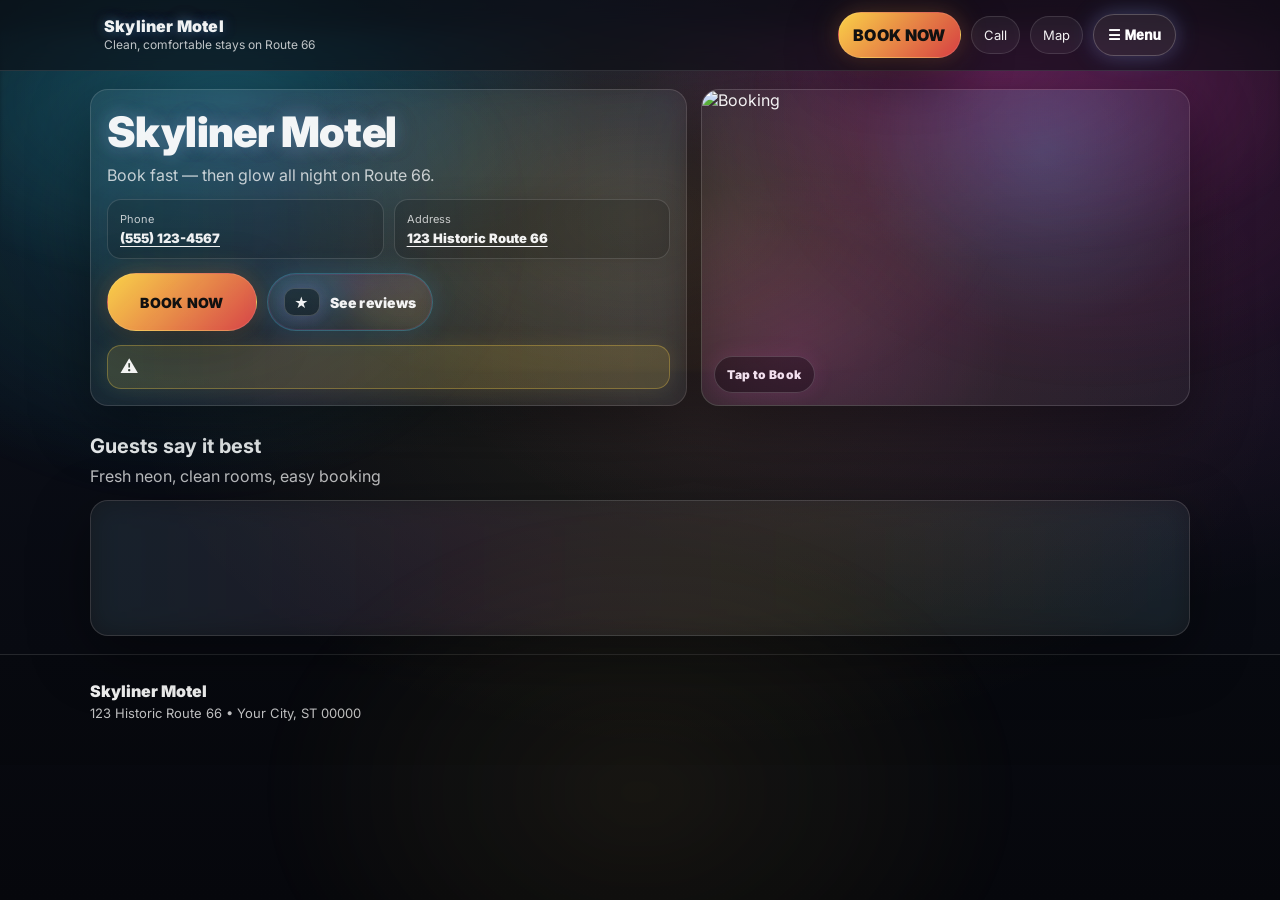
==== index.html @ abb2cf7f "Update index.html" ====
<!doctype html>
<html lang="en">
<head>
  <meta charset="utf-8" />
  <meta name="viewport" content="width=device-width, initial-scale=1" />
  <meta name="description" content="Skyliner Motel — book fast, glow all night." />
  <title>Skyliner Motel</title>

  <link rel="preconnect" href="https://fonts.googleapis.com">
  <link rel="preconnect" href="https://fonts.gstatic.com" crossorigin>
  <link href="https://fonts.googleapis.com/css2?family=Inter:wght@400;600;700;800;900&display=swap" rel="stylesheet">

  <link rel="stylesheet" href="./style.css" />
</head>

<body data-page="home">
  <a class="skip" href="#main">Skip to content</a>

  <header class="topbar" id="top">
    <div class="topbar__inner">
      <div class="brand">
        <div class="brand__name" id="motelName">Skyliner Motel</div>
        <div class="brand__tagline" id="tagline">Clean, comfortable stays on Route 66</div>
      </div>

      <nav class="topbar__meta" aria-label="Primary">
        <button class="meta-link meta-link--menu" id="menuBtn" type="button" aria-haspopup="dialog" aria-controls="menuPanel" aria-expanded="false">
          ☰ Menu
        </button>
        <a class="meta-link" id="phoneLink" href="tel:+15551234567">Call</a>
        <a class="meta-link" id="mapsLink" href="#" target="_blank" rel="noopener">Map</a>
        <a class="btn btn--primary btn--book" id="bookNowTop" href="#" target="_blank" rel="noopener">BOOK NOW</a>
      </nav>
    </div>
  </header>

  <!-- Menu Drawer -->
  <div class="menuOverlay" id="menuOverlay" hidden></div>
  <aside class="menuPanel" id="menuPanel" role="dialog" aria-modal="true" aria-label="Site menu" hidden>
    <div class="menuPanel__header">
      <div class="menuPanel__title" id="menuTitle">Skyliner Motel</div>
      <button class="menuPanel__close" id="menuClose" type="button" aria-label="Close menu">✕</button>
    </div>

    <div class="menuPanel__links">
      <a class="menuLink is-active" href="./index.html">Stay</a>
      <a class="menuLink" href="./town.html">In Town</a>
      <a class="menuLink" href="./route66.html">Route 66</a>
      <a class="menuLink" href="./history.html">History</a>
    </div>

    <div class="menuPanel__cta">
      <a class="btn btn--primary btn--xl" id="bookNowMenu" href="#" target="_blank" rel="noopener">BOOK NOW</a>
      <div class="menuPanel__mini">
        <a class="meta-link" id="phoneLink2" href="tel:+15551234567">Call</a>
        <a class="meta-link" id="mapsLink2" href="#" target="_blank" rel="noopener">Map</a>
      </div>
    </div>
  </aside>

  <main id="main">
    <section class="hero" aria-label="Book fast" id="hero">
      <div class="hero__inner">
        <div class="hero__copy neonCard">
          <h1 class="hero__h1" id="heroTitle">Skyliner Motel</h1>
          <p class="hero__p" id="heroSubtitle">Book fast — then glow all night on Route 66.</p>

          <div class="hero__facts">
            <div class="fact">
              <div class="fact__label">Phone</div>
              <div class="fact__value"><a id="phoneText" href="tel:+15551234567">(555) 123-4567</a></div>
            </div>
            <div class="fact">
              <div class="fact__label">Address</div>
              <div class="fact__value"><a id="addressText" href="#" target="_blank" rel="noopener">123 Historic Route 66</a></div>
            </div>
          </div>

          <div class="hero__cta">
            <a class="btn btn--primary btn--xl" id="bookNowHero" href="#" target="_blank" rel="noopener">BOOK NOW</a>

            <a class="btn btn--route btn--xl" href="#reviews" aria-label="Jump to reviews">
              <span><span class="routeBadge">★</span> See reviews</span>
            </a>
          </div>

          <div class="alert" id="alertBar" hidden>
            <div class="alert__icon" aria-hidden="true">⚠</div>
            <div class="alert__text" id="alertText"></div>
          </div>
        </div>

        <a class="bookingCard" id="bookingCard" href="#" target="_blank" rel="noopener" aria-label="Book now">
          <img id="bookingImage" alt="Booking" loading="eager" decoding="async" />
          <div class="bookingCard__badge">Tap to Book</div>
        </a>
      </div>

      <!-- Gallery (Home) -->
      <div class="miniGallery" id="miniGallerySection" hidden>
        <div class="miniGallery__card neonCard">
          <div class="miniGallery__header">
            <h3 class="miniGallery__title" id="miniGalleryTitle">More photos</h3>
            <div class="miniGallery__hint">Swipe ↔</div>
          </div>
          <div class="miniGallery__scroller" id="miniGalleryMount" aria-label="Motel photo gallery"></div>
        </div>
      </div>

      <!-- Bio -->
      <div class="bio" id="bioSection" hidden>
        <div class="bio__card neonCard">
          <h3 class="bio__title" id="bioTitle">About Skyliner Motel</h3>
          <p class="bio__body" id="bioBody"></p>
        </div>
      </div>
    </section>

    <!-- Reviews (sheet-driven) -->
    <section class="reviews" id="reviews" aria-label="Reviews">
      <div class="reviews__inner">
        <div class="reviews__header">
          <h2 class="reviews__h2">Guests say it best</h2>
          <p class="reviews__p">Fresh neon, clean rooms, easy booking</p>
        </div>

        <div class="reviews__frame neonCard">
          <div class="reviews__stars" aria-hidden="true">
            <span class="star">★</span><span class="star">★</span><span class="star">★</span><span class="star">★</span><span class="star">★</span>
          </div>

          <div class="reviews__track" id="reviewsTrack" aria-live="polite"></div>

          <div class="reviews__dots" id="reviewsDots" aria-hidden="true"></div>
        </div>
      </div>
    </section>

    <footer class="footer">
      <div class="footer__inner">
        <div class="footer__left">
          <div class="footer__brand" id="footerBrand">Skyliner Motel</div>
          <div class="footer__muted" id="footerAddress">—</div>
        </div>
      </div>
    </footer>
  </main>

  <!-- Sticky booking CTA (KEEP) -->
  <a class="stickyBook" id="stickyBook" href="#" target="_blank" rel="noopener" aria-label="Book now">
    <span class="stickyBook__label" id="stickyBookLabel">BOOK NOW</span>
  </a>

  <script src="./app.js" defer></script>
</body>
</html>
---- style.css ----
:root{
  --text: rgba(255,255,255,0.94);
  --muted: rgba(255,255,255,0.74);
  --line: rgba(255,255,255,0.12);

  /* Neon palette */
  --neonPink: #ff4fd8;
  --neonCyan: #39d5ff;
  --neonAmber: #ffd54a;
  --neonRed: #ff4a4a;
  --neonLime: #86efac;

  --accent: var(--neonAmber);

  /* Brighter base */
  --bg0: #06070c;
  --bg1: #0a0d16;
  --bg2: #0b1020;

  --shadow: 0 18px 60px rgba(0,0,0,.40);
  --radius: 18px;
  --max: 1100px;
  --roadW: 56px;
  --gutter: 18px;
  --statePad: 34px;
  --font: Inter, system-ui, -apple-system, Segoe UI, Roboto, Helvetica, Arial;
}

*{ box-sizing:border-box; }
html,body{ height:100%; }
body{
  margin:0;
  font-family:var(--font);
  color:var(--text);
  background:
    radial-gradient(1200px 800px at 15% 0%, rgba(57,213,255,0.18), transparent 60%),
    radial-gradient(1200px 800px at 80% 15%, rgba(255,79,216,0.16), transparent 60%),
    radial-gradient(900px 600px at 55% 40%, rgba(255,213,74,0.10), transparent 65%),
    linear-gradient(180deg, var(--bg0) 0%, var(--bg1) 45%, var(--bg0) 100%);
  overflow-x:hidden;
}

/* Subtle animated neon haze layer */
body::before{
  content:"";
  position:fixed;
  inset:-120px;
  pointer-events:none;
  background:
    radial-gradient(520px 420px at 20% 30%, rgba(57,213,255,0.10), transparent 70%),
    radial-gradient(520px 420px at 80% 20%, rgba(255,79,216,0.10), transparent 70%),
    radial-gradient(560px 420px at 50% 80%, rgba(255,213,74,0.08), transparent 72%);
  filter: blur(18px);
  opacity: 0.9;
  animation: hazeFloat 10s ease-in-out infinite alternate;
}
@keyframes hazeFloat{
  from{ transform: translate3d(-10px,-8px,0) scale(1); }
  to{ transform: translate3d(12px,10px,0) scale(1.02); }
}

a{ color:inherit; text-decoration:none; }
img{ max-width:100%; display:block; }

.skip{ position:absolute; left:-9999px; top:auto; width:1px; height:1px; overflow:hidden; }
.skip:focus{ left:12px; top:12px; width:auto; height:auto; padding:10px 12px; background:#fff; color:#000; border-radius:12px; z-index:9999; }

/* ========= Topbar ========= */
.topbar{
  position:sticky; top:0; z-index:50;
  backdrop-filter: blur(12px);
  background: rgba(10,12,18,0.62);
  border-bottom: 1px solid rgba(255,255,255,0.12);
}
.topbar__inner{
  max-width:var(--max); margin:0 auto;
  padding:12px 14px;
  display:flex; align-items:center; justify-content:space-between; gap:12px;
}

.brand__name{
  font-weight: 1000;
  letter-spacing: 0.2px;
  font-size:16px;
  line-height:1.1;
  text-shadow:
    0 0 12px rgba(57,213,255,0.35),
    0 0 18px rgba(255,79,216,0.22),
    0 0 28px rgba(255,213,74,0.10);
}
.brand__tagline{ font-size:12px; color:var(--muted); margin-top:2px; }

.topbar__meta{ display:flex; align-items:center; gap:10px; }

.meta-link{
  font-size:13px;
  padding:10px 12px;
  border:1px solid rgba(255,255,255,0.12);
  border-radius:999px;
  background: rgba(255,255,255,0.05);
  transition: transform .15s ease, box-shadow .15s ease, border-color .15s ease, filter .15s ease;
  user-select:none;
}
.meta-link--menu{ cursor:pointer; }
.meta-link:active{ transform: scale(0.98); }
.meta-link:hover{
  border-color: rgba(57,213,255,0.42);
  box-shadow: 0 0 24px rgba(57,213,255,0.16);
  filter: brightness(1.05);
}

/* ========= Buttons ========= */
.btn{
  display:inline-flex; align-items:center; justify-content:center;
  border-radius:999px;
  padding:12px 14px;
  border:1px solid var(--line);
  font-weight:900;
  letter-spacing:0.3px;
  transition: transform .15s ease, filter .15s ease, box-shadow .15s ease;
  user-select:none;
}
.btn:active{ transform: scale(0.98); }

.btn--primary{
  background: linear-gradient(135deg, rgba(255,213,74,0.98), rgba(255,74,74,0.82));
  border-color: rgba(255,255,255,0.10);
  color:#111;
  box-shadow:
    0 16px 55px rgba(0,0,0,0.40),
    0 0 30px rgba(255,213,74,0.18),
    0 0 18px rgba(255,74,74,0.10);
}
.btn--primary:hover{ filter: brightness(1.06); }

.btn--route{
  background: linear-gradient(180deg, rgba(255,255,255,0.06), rgba(255,255,255,0.02));
  border-color: rgba(57,213,255,0.28);
  box-shadow:
    0 0 28px rgba(57,213,255,0.14),
    inset 0 0 0 1px rgba(255,79,216,0.10);
  position:relative;
  overflow:hidden;
}
.btn--route::before{
  content:"";
  position:absolute; inset:-2px;
  background: conic-gradient(from 200deg,
    rgba(57,213,255,0.00),
    rgba(57,213,255,0.22),
    rgba(255,79,216,0.18),
    rgba(255,213,74,0.16),
    rgba(57,213,255,0.00)
  );
  filter: blur(10px);
  opacity: 0.62;
  pointer-events:none;
  animation: neonSweep 4.2s linear infinite;
}
@keyframes neonSweep{
  from{ transform: rotate(0deg); }
  to{ transform: rotate(360deg); }
}
.btn--route span{ position:relative; display:inline-flex; align-items:center; gap:10px; }
.routeBadge{
  display:inline-flex;
  align-items:center;
  justify-content:center;
  width:36px; height:28px;
  border-radius:10px;
  background: rgba(0,0,0,0.35);
  border:1px solid rgba(255,255,255,0.18);
  box-shadow:
    0 0 18px rgba(255,79,216,0.16),
    0 0 18px rgba(57,213,255,0.12);
  font-weight:1000;
  letter-spacing:0.6px;
}

.btn--xl{ padding:14px 16px; font-size:14px; min-width: 150px; }
.btn--book{ display:none; }

/* ========= Reusable neon card ========= */
.neonCard{
  position:relative;
  background: rgba(255,255,255,0.05);
  border: 1px solid rgba(255,255,255,0.14);
  box-shadow: var(--shadow);
  overflow:hidden;
}
.neonCard::after{
  content:"";
  position:absolute; inset:-2px;
  border-radius: inherit;
  background: linear-gradient(90deg,
    rgba(57,213,255,0.26),
    rgba(255,79,216,0.20),
    rgba(255,213,74,0.18),
    rgba(57,213,255,0.24)
  );
  opacity: 0.22;
  filter: blur(14px);
  pointer-events:none;
}

/* ========= Hero ========= */
.hero{
  padding: 18px 14px 10px;
  position:relative;
}
.hero::before{
  content:"";
  position:absolute;
  inset:-40px 0 auto 0;
  height: 340px;
  background:
    radial-gradient(520px 280px at 18% 20%, rgba(57,213,255,0.20), transparent 70%),
    radial-gradient(520px 280px at 78% 10%, rgba(255,79,216,0.18), transparent 70%),
    radial-gradient(520px 300px at 50% 55%, rgba(255,213,74,0.12), transparent 70%);
  pointer-events:none;
  filter: blur(2px);
}
.hero__inner{ max-width:var(--max); margin:0 auto; display:grid; gap:14px; position:relative; z-index:1; }

.hero__copy{
  padding:16px;
  border-radius: var(--radius);
}
.hero__h1{
  margin:0 0 6px;
  font-size:30px;
  letter-spacing:-0.6px;
  font-weight: 1000;
  text-shadow:
    0 0 18px rgba(57,213,255,0.22),
    0 0 24px rgba(255,79,216,0.16),
    0 0 34px rgba(255,213,74,0.10);
  position:relative;
  z-index:1;
}
.hero__p{ margin:0 0 12px; color:var(--muted); line-height:1.5; position:relative; z-index:1; }

.hero__facts{ display:grid; grid-template-columns: 1fr 1fr; gap:10px; margin: 12px 0 14px; position:relative; z-index:1; }
.fact{
  padding: 12px;
  border-radius: 14px;
  background: rgba(0,0,0,0.18);
  border: 1px solid rgba(255,255,255,0.14);
  box-shadow: 0 0 24px rgba(0,0,0,0.12);
}
.fact__label{ font-size:11px; color:var(--muted); }
.fact__value{ font-size:13px; font-weight:900; margin-top:4px; }
.fact__value a{ text-decoration:underline; text-underline-offset:3px; }

.hero__cta{ display:flex; gap:10px; flex-wrap:wrap; position:relative; z-index:1; }

/* ========= Alerts ========= */
.alert{
  margin-top:14px;
  display:flex; gap:10px; align-items:flex-start;
  padding: 12px 12px;
  background: rgba(255,213,74,0.14);
  border: 1px solid rgba(255,213,74,0.30);
  border-radius: 14px;
  position:relative; z-index:1;
  box-shadow: 0 0 22px rgba(255,213,74,0.10);
}
.alert__icon{ font-size:18px; line-height:1; }
.alert__text{ font-size:13px; color: rgba(255,255,255,0.88); line-height:1.4; }

/* ========= Booking Card ========= */
.bookingCard{
  position:relative;
  border-radius: var(--radius);
  overflow:hidden;
  background: rgba(255,255,255,0.04);
  border: 1px solid rgba(255,255,255,0.14);
  box-shadow: var(--shadow);
}
.bookingCard::after{
  content:"";
  position:absolute; inset:0;
  background:
    radial-gradient(260px 260px at 70% 20%, rgba(57,213,255,0.16), transparent 70%),
    radial-gradient(300px 240px at 20% 80%, rgba(255,79,216,0.14), transparent 70%);
  pointer-events:none;
}
.bookingCard__badge{
  position:absolute;
  left:12px; bottom:12px;
  padding:10px 12px;
  border-radius:999px;
  background: rgba(0,0,0,0.45);
  border: 1px solid rgba(255,255,255,0.18);
  font-size:12px;
  font-weight:1000;
  letter-spacing:0.4px;
  box-shadow: 0 0 22px rgba(255,79,216,0.12);
}

/* ========= Mini Gallery ========= */
.miniGallery{
  max-width:var(--max);
  margin: 12px auto 0;
  padding: 0 14px;
}
.miniGallery__card{
  border-radius: var(--radius);
  padding: 14px;
}
.miniGallery__header{
  display:flex;
  align-items:baseline;
  justify-content:space-between;
  gap:10px;
  position:relative;
  z-index:1;
}
.miniGallery__title{
  margin:0;
  font-size:14px;
  font-weight:1000;
  letter-spacing:0.2px;
}
.miniGallery__hint{
  color: rgba(255,255,255,0.70);
  font-size:12px;
  font-weight:700;
  white-space:nowrap;
}
.miniGallery__scroller{
  margin-top: 10px;
  display:flex;
  gap: 10px;
  overflow-x:auto;
  -webkit-overflow-scrolling: touch;
  scroll-snap-type: x mandatory;
  padding-bottom: 6px;
  position:relative;
  z-index:1;
}
.miniGallery__scroller::-webkit-scrollbar{ height: 8px; }
.miniGallery__scroller::-webkit-scrollbar-thumb{
  background: rgba(255,255,255,0.16);
  border-radius: 999px;
}
.miniGallery__item{
  flex: 0 0 auto;
  width: 96px;
  scroll-snap-align: start;
}
.miniGallery__thumb{
  width: 96px;
  aspect-ratio: 1 / 1;
  border-radius: 16px;
  overflow:hidden;
  border: 1px solid rgba(255,255,255,0.16);
  background: rgba(0,0,0,0.16);
  box-shadow: 0 10px 28px rgba(0,0,0,0.20);
  position:relative;
}
.miniGallery__thumb img{
  width:100%;
  height:100%;
  object-fit: cover;
  transform: scale(1.01);
}
.miniGallery__caption{
  margin-top: 6px;
  font-size: 11px;
  color: rgba(255,255,255,0.76);
  line-height: 1.25;
  max-width: 96px;
}
@media (min-width: 860px){
  .miniGallery{ padding: 0; }
  .miniGallery__item{ width: 110px; }
  .miniGallery__thumb{ width: 110px; border-radius: 18px; }
  .miniGallery__caption{ max-width: 110px; }
}

/* ========= Bio ========= */
.bio{
  max-width:var(--max);
  margin: 12px auto 0;
  padding: 0 14px;
}
.bio__card{
  border-radius: var(--radius);
  padding: 16px;
}
.bio__title{
  margin:0 0 8px;
  font-size:16px;
  font-weight:1000;
  letter-spacing:0.2px;
  position:relative;
  z-index:1;
}
.bio__body{
  margin:0;
  color: rgba(255,255,255,0.82);
  line-height: 1.6;
  font-size: 13.5px;
  position:relative;
  z-index:1;
}

/* ========= Reviews ========= */
.reviews{
  padding: 18px 14px 18px;
}
.reviews__inner{
  max-width:var(--max);
  margin:0 auto;
}
.reviews__header{ margin: 0 0 12px; }
.reviews__h2{ margin:0 0 6px; font-size:20px; }
.reviews__p{ margin:0; color:var(--muted); line-height:1.5; }

.reviews__frame{
  border-radius: var(--radius);
  padding: 14px;
  position:relative;
}
.reviews__stars{
  display:flex;
  gap:6px;
  font-size:16px;
  margin-bottom: 10px;
  text-shadow:
    0 0 10px rgba(255,213,74,0.20),
    0 0 16px rgba(255,79,216,0.14);
}
.reviews__stars .star{ color: var(--neonAmber); }

.reviews__track{
  display:flex;
  gap: 10px;
  overflow:hidden;
  position:relative;
  z-index:1;
  min-height: 96px;
}
.reviewBubble{
  flex: 0 0 100%;
  border-radius: 18px;
  background: rgba(0,0,0,0.18);
  border: 1px solid rgba(255,255,255,0.14);
  box-shadow:
    0 0 24px rgba(57,213,255,0.10),
    0 0 24px rgba(255,79,216,0.08);
  padding: 14px;
  transform: translateX(0);
  transition: transform .55s ease;
}
.reviewBubble__body{
  margin:0;
  color: rgba(255,255,255,0.86);
  line-height: 1.55;
  font-size: 13.5px;
}
.reviewBubble__meta{
  margin-top: 10px;
  display:flex;
  justify-content:space-between;
  gap:12px;
  color: rgba(255,255,255,0.70);
  font-size:12px;
  font-weight:700;
}
.reviews__dots{
  margin-top: 10px;
  display:flex;
  gap:8px;
}
.dot{
  width:8px; height:8px;
  border-radius:999px;
  background: rgba(255,255,255,0.20);
  border:1px solid rgba(255,255,255,0.12);
  box-shadow: 0 0 16px rgba(57,213,255,0.10);
}
.dot.is-on{
  background: rgba(57,213,255,0.42);
  border-color: rgba(57,213,255,0.55);
  box-shadow: 0 0 18px rgba(57,213,255,0.20);
}

/* ========= Page hero / sections ========= */
.pageHero{
  padding: 18px 14px 6px;
}
.pageHero__inner{
  max-width:var(--max);
  margin: 0 auto;
  border-radius: var(--radius);
  padding: 16px;
}
.pageHero__h1{
  margin:0 0 6px;
  font-size: 24px;
  font-weight: 1000;
  letter-spacing:-0.4px;
  text-shadow:
    0 0 16px rgba(57,213,255,0.18),
    0 0 18px rgba(255,79,216,0.12);
}
.pageHero__p{ margin:0; color: var(--muted); line-height:1.5; }

.section{ padding: 12px 14px 18px; }
.section__inner{ max-width:var(--max); margin:0 auto; }
.section__header{ margin: 0 0 12px; }
.section__h2{ margin:0 0 6px; font-size:18px; }
.section__p{ margin:0; color:var(--muted); line-height:1.5; }

/* ========= Town cards grid ========= */
.gridCards{
  display:grid;
  gap: 12px;
  grid-template-columns: 1fr;
}
@media (min-width: 860px){
  .gridCards{ grid-template-columns: 1fr 1fr; }
}
.card{
  border-radius: var(--radius);
  padding: 14px;
}
.card__title{
  margin:0 0 6px;
  font-size: 16px;
  font-weight: 1000;
}
.card__body{
  margin:0;
  color: rgba(255,255,255,0.80);
  line-height: 1.55;
  font-size: 13.5px;
}
.card__media{
  margin-top: 10px;
  border-radius: 14px;
  overflow:hidden;
  border:1px solid rgba(255,255,255,0.14);
  background: rgba(0,0,0,0.18);
}
.card__caption{
  padding: 10px 12px;
  font-size: 12px;
  color: rgba(255,255,255,0.74);
  border-top: 1px solid rgba(255,255,255,0.10);
  background: rgba(0,0,0,0.14);
}
.card__cta{ margin-top: 12px; }

/* ========= History timeline ========= */
.timeline{
  display:flex;
  flex-direction:column;
  gap: 12px;
}
.timelineItem{
  border-radius: var(--radius);
  padding: 14px;
}
.timelineItem__kicker{
  display:inline-flex;
  gap:8px;
  align-items:center;
  font-weight: 1000;
  font-size: 12px;
  letter-spacing: 0.4px;
  padding: 8px 10px;
  border-radius: 999px;
  background: rgba(0,0,0,0.18);
  border: 1px solid rgba(255,255,255,0.14);
  box-shadow: 0 0 18px rgba(255,213,74,0.10);
}
.timelineItem__title{
  margin: 10px 0 6px;
  font-size: 16px;
  font-weight: 1000;
}
.timelineItem__body{
  margin:0;
  color: rgba(255,255,255,0.80);
  line-height:1.6;
  font-size: 13.5px;
}
.timelineItem__media{
  margin-top: 10px;
  border-radius: 14px;
  overflow:hidden;
  border: 1px solid rgba(255,255,255,0.14);
  background: rgba(0,0,0,0.18);
}

/* ========= Route 66 journey (kept + slightly brighter) ========= */
.journey{ padding: 18px 14px 60px; }
.journey__header{ max-width:var(--max); margin:0 auto 14px; }
.journey__h2{ margin:0 0 6px; font-size:20px; }
.journey__p{ margin:0; color:var(--muted); line-height:1.5; }

.road{ max-width:var(--max); margin:0 auto; position:relative; padding: 10px 0 0; }
.road__spine{
  position:absolute;
  left: calc(50% - (var(--roadW) / 2));
  top: 0; bottom: 0;
  width: var(--roadW);
  pointer-events:none;
}
.road__line{
  position:absolute; inset:0;
  border-radius: 999px;
  background: rgba(255,255,255,0.07);
  border: 1px solid rgba(255,255,255,0.14);
  box-shadow: 0 0 28px rgba(57,213,255,0.10);
}
.road__dashes{
  position:absolute; left:50%; top:10px; bottom:10px;
  width: 3px;
  transform: translateX(-50%);
  background: repeating-linear-gradient(
    to bottom,
    rgba(255,213,74,0.96) 0px,
    rgba(255,213,74,0.96) 16px,
    transparent 16px,
    transparent 32px
  );
  filter: drop-shadow(0 0 10px rgba(255,213,74,0.30));
  border-radius: 3px;
  animation: dash 2.3s linear infinite;
  opacity: 0.95;
}
@keyframes dash{ from{ background-position: 0 0; } to{ background-position: 0 48px; } }
.states{ display:flex; flex-direction:column; gap: 14px; }

.state{
  position:relative;
  padding: var(--statePad) 0;
  border-radius: 24px;
  overflow:hidden;
  border: 1px solid rgba(255,255,255,0.10);
  background:
    radial-gradient(900px 480px at 20% 0%, rgba(255,255,255,0.10), transparent 55%),
    radial-gradient(900px 480px at 80% 10%, rgba(255,255,255,0.08), transparent 60%),
    rgba(255,255,255,0.04);
  box-shadow: 0 0 40px rgba(57,213,255,0.06);
}
.state__overlay{
  position:absolute; inset:0;
  background: linear-gradient(180deg, rgba(8,10,18,0.52) 0%, rgba(8,10,18,0.76) 60%, rgba(8,10,18,0.84) 100%);
}
.state__inner{ position:relative; padding: 0 12px; }
.state__header{ margin: 0 auto 14px; max-width: min(720px, 100%); text-align:center; }
.state__kicker{
  display:inline-flex; align-items:center; gap:10px;
  padding: 10px 12px;
  border-radius: 999px;
  background: rgba(255,255,255,0.06);
  border: 1px solid rgba(255,255,255,0.14);
  font-weight:1000;
  font-size: 12px;
  letter-spacing: 0.5px;
}
.state__dot{ width:10px; height:10px; border-radius:999px; background: var(--accent); box-shadow: 0 0 18px rgba(255,213,74,0.35); }
.state__headline{ margin: 10px 0 6px; font-size: 18px; letter-spacing: -0.2px; }
.state__subtext{ margin:0; color: var(--muted); line-height: 1.5; font-size: 13px; }

.stop{
  position:relative;
  display:grid;
  grid-template-columns: 1fr;
  gap: 10px;
  margin: 12px 0;
  opacity: 0;
  transform: translateY(10px);
  transition: opacity .55s ease, transform .55s ease;
}
.stop.is-in{ opacity: 1; transform: translateY(0); }
.stop__card{
  border-radius: 18px;
  background: rgba(0,0,0,0.18);
  border: 1px solid rgba(255,255,255,0.14);
  padding: 14px;
  box-shadow:
    0 10px 28px rgba(0,0,0,0.25),
    0 0 22px rgba(57,213,255,0.08),
    0 0 22px rgba(255,79,216,0.06);
}
.stop__title{ margin:0 0 6px; font-weight: 1000; letter-spacing: 0.2px; font-size: 15px; }
.stop__body{ margin:0; color: rgba(255,255,255,0.80); line-height: 1.55; font-size: 13px; }
.stop__media{
  border-radius: 14px; overflow:hidden;
  border: 1px solid rgba(255,255,255,0.14);
  margin-top: 10px; background: rgba(0,0,0,0.18);
}
.stop__caption{
  padding: 10px 12px; font-size: 12px; color: rgba(255,255,255,0.74);
  border-top: 1px solid rgba(255,255,255,0.10);
  background: rgba(0,0,0,0.14);
}
.stop__cta{ margin-top: 12px; display:flex; justify-content:flex-start; }

.stop::before{
  content:"";
  position:absolute;
  top: 22px;
  left: calc(50% - 2px);
  width: 4px; height: 4px;
  border-radius:999px;
  background: var(--accent);
  box-shadow: 0 0 20px rgba(255,213,74,0.35);
}
.stop__pin{
  position:absolute;
  top: 18px;
  left: calc(50% - 9px);
  width: 18px; height: 18px;
  border-radius: 999px;
  background: rgba(0,0,0,0.35);
  border: 1px solid rgba(255,255,255,0.16);
  backdrop-filter: blur(6px);
}

.stop[data-side="left"]{ padding-right: calc(50% + (var(--roadW) / 2) + var(--gutter)); }
.stop[data-side="right"]{ padding-left:  calc(50% + (var(--roadW) / 2) + var(--gutter)); }
.stop[data-side="center"]{ padding-left: 0; padding-right: 0; max-width: 720px; margin-left:auto; margin-right:auto; }

/* ========= Footer ========= */
.footer{
  padding: 26px 14px 44px;
  border-top: 1px solid var(--line);
  background: rgba(0,0,0,0.12);
}
.footer__inner{
  max-width:var(--max);
  margin:0 auto;
  display:flex;
  align-items:center;
  justify-content:space-between;
  gap:12px;
}
.footer__brand{ font-weight:1000; }
.footer__muted{ color:var(--muted); font-size:13px; margin-top:4px; }

/* ========= Sticky Book (KEEP) ========= */
.stickyBook{
  position: fixed;
  right: 14px; bottom: 14px;
  z-index: 60;
  padding: 14px 16px;
  border-radius: 999px;
  background: linear-gradient(135deg, rgba(255,213,74,0.98), rgba(255,107,107,0.78));
  color:#111;
  font-weight: 1000;
  letter-spacing: 0.6px;
  box-shadow:
    0 12px 40px rgba(0,0,0,0.35),
    0 0 30px rgba(255,213,74,0.16);
  border: 1px solid rgba(255,255,255,0.10);
}
.stickyBook__label{ font-size: 13px; }

/* ========= Menu Drawer ========= */
.menuOverlay{
  position:fixed; inset:0;
  background: rgba(0,0,0,0.45);
  backdrop-filter: blur(6px);
  z-index: 80;
}
.menuPanel{
  position:fixed;
  top: 10px;
  right: 10px;
  width: min(360px, calc(100vw - 20px));
  border-radius: 22px;
  z-index: 90;
  padding: 14px;
  background: rgba(14,16,26,0.80);
  border: 1px solid rgba(255,255,255,0.14);
  box-shadow:
    0 20px 80px rgba(0,0,0,0.55),
    0 0 40px rgba(57,213,255,0.10),
    0 0 40px rgba(255,79,216,0.08);
}
.menuPanel::before{
  content:"";
  position:absolute; inset:-2px;
  border-radius: 22px;
  background: linear-gradient(90deg,
    rgba(57,213,255,0.26),
    rgba(255,79,216,0.22),
    rgba(255,213,74,0.18)
  );
  opacity: 0.20;
  filter: blur(14px);
  pointer-events:none;
}
.menuPanel__header{
  display:flex;
  align-items:center;
  justify-content:space-between;
  gap:12px;
  position:relative;
  z-index:1;
}
.menuPanel__title{
  font-weight: 1000;
  letter-spacing: 0.2px;
}
.menuPanel__close{
  border:1px solid rgba(255,255,255,0.14);
  background: rgba(255,255,255,0.06);
  color: var(--text);
  border-radius: 999px;
  padding: 10px 12px;
  cursor:pointer;
}
.menuPanel__links{
  margin-top: 12px;
  display:flex;
  flex-direction:column;
  gap:10px;
  position:relative;
  z-index:1;
}
.menuLink{
  padding: 12px 12px;
  border-radius: 14px;
  border: 1px solid rgba(255,255,255,0.12);
  background: rgba(255,255,255,0.04);
  font-weight: 900;
  letter-spacing: 0.2px;
}
.menuLink.is-active{
  border-color: rgba(57,213,255,0.38);
  box-shadow: 0 0 24px rgba(57,213,255,0.14);
}
.menuPanel__cta{
  margin-top: 12px;
  position:relative;
  z-index:1;
}
.menuPanel__mini{
  margin-top: 10px;
  display:flex;
  gap:10px;
  flex-wrap:wrap;
}

@media (min-width: 860px){
  .hero__inner{ grid-template-columns: 1.1fr 0.9fr; align-items:stretch; }
  .btn--book{ display:inline-flex; }
  .hero__h1{ font-size:42px; }
  .journey__h2{ font-size:24px; }
  .state__headline{ font-size: 20px; }
  .stop[data-side="left"]{ padding-right: calc(50% + (var(--roadW) / 2) + 28px); }
  .stop[data-side="right"]{ padding-left:  calc(50% + (var(--roadW) / 2) + 28px); }
  .stickyBook{ right: 22px; bottom: 22px; }
  .bio{ padding: 0; }
}

/* Overlay variants (still supported if you want to keep it later) */
body[data-overlay="day"]{
  background:
    radial-gradient(1200px 800px at 20% 0%, rgba(80,160,255,0.18), transparent 60%),
    radial-gradient(1200px 800px at 80% 20%, rgba(255,213,74,0.14), transparent 60%),
    linear-gradient(180deg, var(--bg0) 0%, var(--bg1) 45%, var(--bg0) 100%);
}
body[data-overlay="sunset"]{
  background:
    radial-gradient(1200px 800px at 25% 0%, rgba(255,120,90,0.20), transparent 60%),
    radial-gradient(1200px 800px at 85% 20%, rgba(255,213,74,0.16), transparent 60%),
    linear-gradient(180deg, var(--bg0) 0%, var(--bg1) 45%, var(--bg0) 100%);
}
body[data-overlay="night"]{
  background:
    radial-gradient(1200px 800px at 25% 0%, rgba(140,90,255,0.18), transparent 60%),
    radial-gradient(1200px 800px at 85% 20%, rgba(80,220,255,0.12), transparent 60%),
    linear-gradient(180deg, #04060b 0%, #0a0d18 45%, #04060b 100%);
  }
/* =========================
   FIX: Menu button = BRIGHT + obvious
========================= */
.meta-link--menu{
  border-color: rgba(57,213,255,0.70) !important;
  background: rgba(57,213,255,0.12) !important;
  box-shadow:
    0 0 0 1px rgba(255,79,216,0.18) inset,
    0 0 26px rgba(57,213,255,0.28),
    0 0 22px rgba(255,79,216,0.18) !important;
  font-weight: 1000 !important;
}
.meta-link--menu:hover{
  filter: brightness(1.10);
  box-shadow:
    0 0 0 1px rgba(255,213,74,0.14) inset,
    0 0 34px rgba(57,213,255,0.30),
    0 0 26px rgba(255,79,216,0.20) !important;
}

/* =========================
   FIX: Menu open/close visuals (uses .is-open + hidden)
========================= */
.menuOverlay{
  opacity: 0;
  pointer-events: none;
  transition: opacity .16s ease;
}
.menuOverlay.is-open{
  opacity: 1;
  pointer-events: auto;
}

.menuPanel{
  transform: translateY(-10px) scale(0.98);
  opacity: 0;
  pointer-events: none;
  transition: transform .16s ease, opacity .16s ease;
}
.menuPanel.is-open{
  transform: translateY(0) scale(1);
  opacity: 1;
  pointer-events: auto;
}

body.menu-open{ overflow:hidden; }

/* =========================
   FIX: Reviews slider mechanics + stars inside bubble
========================= */
/* hide the big star row above if you want stars only INSIDE bubble */
.reviews__stars{ display:none; }

.reviews__track{
  display:flex;
  width: 100%;
  gap: 0;
  overflow: hidden;
  transform: translateX(0);
  transition: transform .55s ease;
}

.reviewBubble{
  flex: 0 0 100%;
}

/* Stars inside the pill */
.reviewBubble__stars{
  display:inline-flex;
  letter-spacing: 2px;
  font-size: 14px;
  color: var(--neonAmber);
  text-shadow:
    0 0 12px rgba(255,213,74,0.22),
    0 0 14px rgba(255,79,216,0.14);
  margin-bottom: 8px;
}

/* Meta layout keeps it clean */
.reviewBubble__who{ opacity: .95; }
.reviewBubble__when{ opacity: .85; text-align:right; }

/* ===== Topbar button order + Menu emphasis (MOBILE) ===== */

/* Reorder pills: Call, Map, Menu (without changing HTML) */
.topbar__meta #phoneLink { order: 1; }
.topbar__meta #mapsLink  { order: 2; }
.topbar__meta #menuBtn   { order: 3; }

/* Make Menu look more usable */
.topbar__meta #menuBtn{
  color: #fff !important;
  font-weight: 1000 !important;
  font-size: 14px !important;         /* slightly bigger text */
  padding: 12px 14px !important;      /* slightly bigger pill */
  border-color: rgba(255,255,255,0.22) !important;
  background: rgba(255,255,255,0.08) !important;
  box-shadow:
    0 0 26px rgba(57,213,255,0.22),
    0 0 18px rgba(255,79,216,0.14) !important;
}

/* Keep Call/Map a touch smaller so Menu reads as primary */
.topbar__meta #phoneLink,
.topbar__meta #mapsLink{
  padding: 10px 12px;
  font-size: 13px;
}
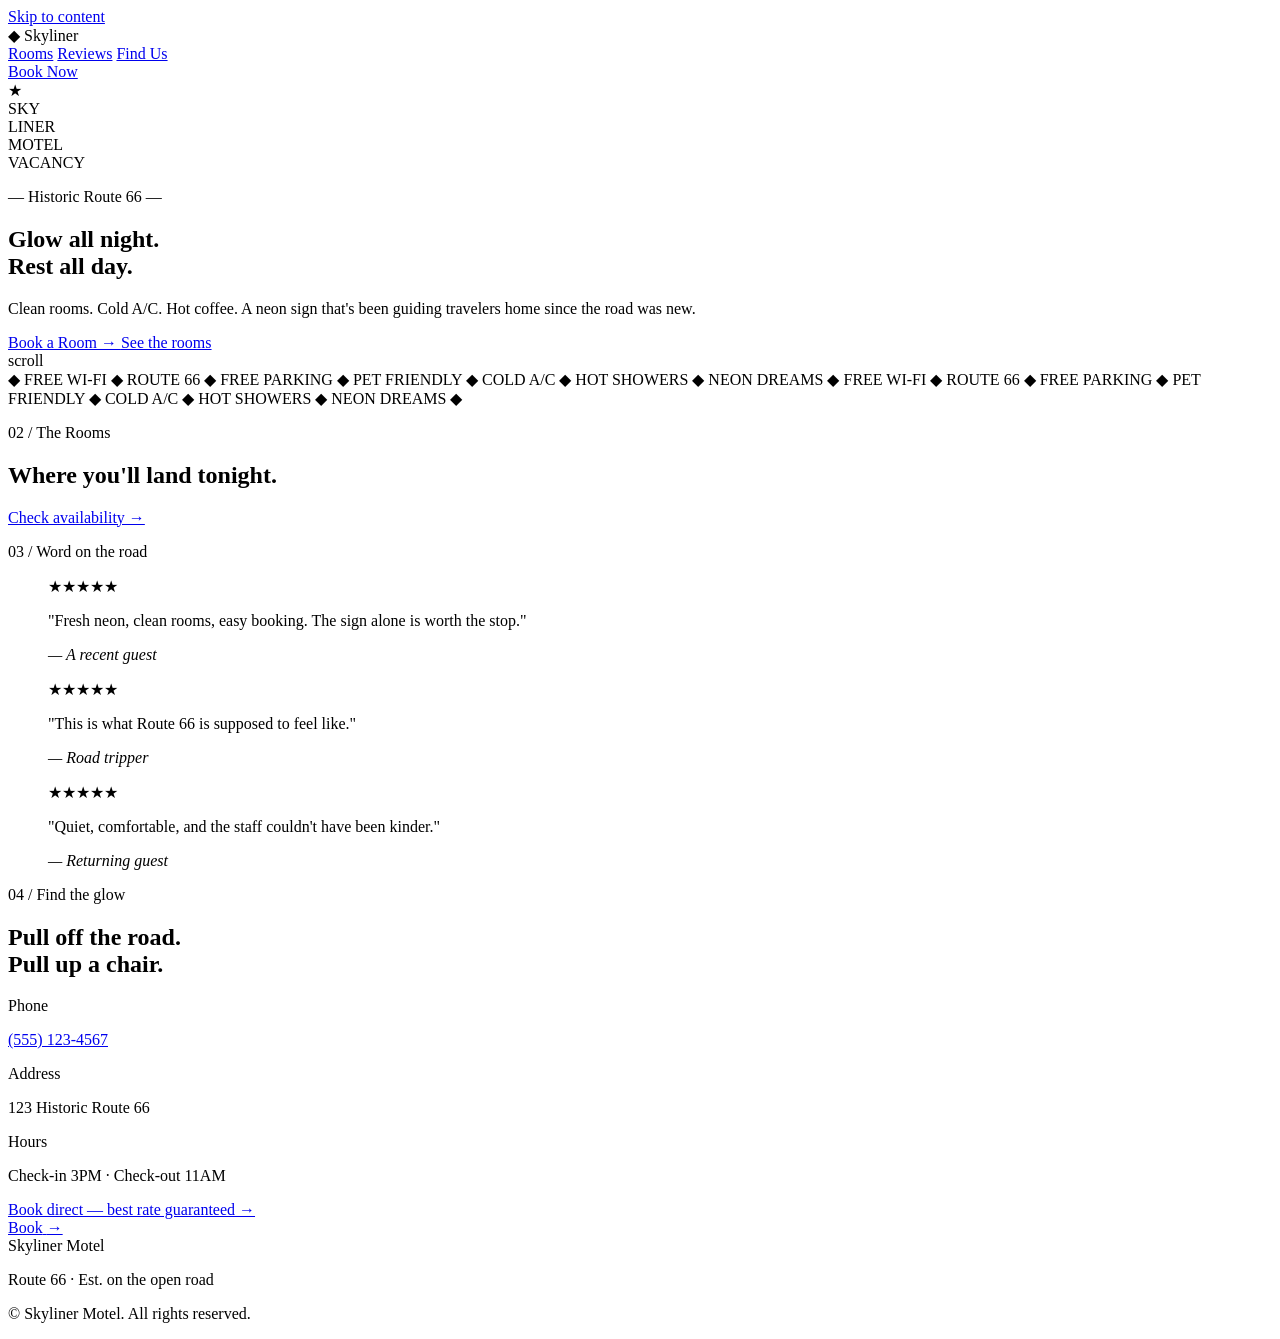
==== commit d8caa898: "Add files via upload" ====
--- a/index.html
+++ b/index.html
@@ -1,156 +1,249 @@
-<!doctype html>
+<!DOCTYPE html>
 <html lang="en">
 <head>
-  <meta charset="utf-8" />
-  <meta name="viewport" content="width=device-width, initial-scale=1" />
-  <meta name="description" content="Skyliner Motel — book fast, glow all night." />
-  <title>Skyliner Motel</title>
-
-  <link rel="preconnect" href="https://fonts.googleapis.com">
-  <link rel="preconnect" href="https://fonts.gstatic.com" crossorigin>
-  <link href="https://fonts.googleapis.com/css2?family=Inter:wght@400;600;700;800;900&display=swap" rel="stylesheet">
-
-  <link rel="stylesheet" href="./style.css" />
+  <meta charset="UTF-8" />
+  <meta name="viewport" content="width=device-width, initial-scale=1.0" />
+  <meta name="description" content="Skyliner Motel — clean, comfortable rooms on historic Route 66. Book direct." />
+  <meta name="theme-color" content="#0a0014" />
+
+  <!-- Open Graph -->
+  <meta property="og:title" content="Skyliner Motel — Route 66" />
+  <meta property="og:description" content="Glow all night on Route 66. Book direct." />
+  <meta property="og:type" content="website" />
+  <meta property="og:url" content="https://skylinermotel.com/" />
+
+  <title>Skyliner Motel — Route 66</title>
+
+  <!-- Fonts: Monoton for the neon sign, Bungee for display, JetBrains Mono for body -->
+  <link rel="preconnect" href="https://fonts.googleapis.com" />
+  <link rel="preconnect" href="https://fonts.gstatic.com" crossorigin />
+  <link href="https://fonts.googleapis.com/css2?family=Monoton&family=Bungee&family=JetBrains+Mono:wght@300;400;500&display=swap" rel="stylesheet" />
+
+  <link rel="stylesheet" href="css/style.css" />
+
+  <!--
+    ╔══════════════════════════════════════════════════════════════╗
+    ║  ANALYTICS — see README.md for setup. Uncomment ONE block.   ║
+    ║                                                              ║
+    ║  Option A: Cloudflare Web Analytics (recommended — free,     ║
+    ║  privacy-friendly, no cookie banner needed).                 ║
+    ║                                                              ║
+    ║  <script defer src="https://static.cloudflareinsights.com/   ║
+    ║    beacon.min.js"                                            ║
+    ║    data-cf-beacon='{"token": "YOUR_TOKEN_HERE"}'></script>   ║
+    ║                                                              ║
+    ║  Option B: Plausible (paid, simple).                         ║
+    ║  <script defer data-domain="skylinermotel.com"               ║
+    ║    src="https://plausible.io/js/script.js"></script>         ║
+    ╚══════════════════════════════════════════════════════════════╝
+  -->
 </head>
-
-<body data-page="home">
+<body>
   <a class="skip" href="#main">Skip to content</a>
 
-  <header class="topbar" id="top">
-    <div class="topbar__inner">
-      <div class="brand">
-        <div class="brand__name" id="motelName">Skyliner Motel</div>
-        <div class="brand__tagline" id="tagline">Clean, comfortable stays on Route 66</div>
-      </div>
-
-      <nav class="topbar__meta" aria-label="Primary">
-        <button class="meta-link meta-link--menu" id="menuBtn" type="button" aria-haspopup="dialog" aria-controls="menuPanel" aria-expanded="false">
-          ☰ Menu
-        </button>
-        <a class="meta-link" id="phoneLink" href="tel:+15551234567">Call</a>
-        <a class="meta-link" id="mapsLink" href="#" target="_blank" rel="noopener">Map</a>
-        <a class="btn btn--primary btn--book" id="bookNowTop" href="#" target="_blank" rel="noopener">BOOK NOW</a>
-      </nav>
+  <!-- Grain + scanline overlays -->
+  <div class="grain" aria-hidden="true"></div>
+  <div class="scanlines" aria-hidden="true"></div>
+
+  <!-- Sticky top bar -->
+  <header class="topbar">
+    <div class="topbar__brand">
+      <span class="topbar__mark">◆</span>
+      <span class="topbar__name">Skyliner</span>
     </div>
+    <nav class="topbar__nav" aria-label="Primary">
+      <a href="#rooms">Rooms</a>
+      <a href="#reviews">Reviews</a>
+      <a href="#find">Find Us</a>
+    </nav>
+    <a class="btn btn--primary topbar__cta"
+       href="https://us2.cloudbeds.com/reservation/PmV5Jg"
+       target="_blank" rel="noopener"
+       data-track="book-topbar">
+      Book Now
+    </a>
   </header>
 
-  <!-- Menu Drawer -->
-  <div class="menuOverlay" id="menuOverlay" hidden></div>
-  <aside class="menuPanel" id="menuPanel" role="dialog" aria-modal="true" aria-label="Site menu" hidden>
-    <div class="menuPanel__header">
-      <div class="menuPanel__title" id="menuTitle">Skyliner Motel</div>
-      <button class="menuPanel__close" id="menuClose" type="button" aria-label="Close menu">✕</button>
+  <main id="main">
+
+    <!-- HERO: the sign is the hero -->
+    <section class="hero">
+      <div class="hero__sky" aria-hidden="true">
+        <span class="star" style="--x:12%;--y:18%;--d:0s"></span>
+        <span class="star" style="--x:78%;--y:22%;--d:1.2s"></span>
+        <span class="star" style="--x:42%;--y:8%;--d:2.4s"></span>
+        <span class="star" style="--x:88%;--y:62%;--d:0.6s"></span>
+        <span class="star" style="--x:6%;--y:48%;--d:1.8s"></span>
+        <span class="star" style="--x:60%;--y:38%;--d:3s"></span>
+      </div>
+
+      <!-- THE SIGN — pure CSS neon -->
+      <div class="sign" role="img" aria-label="Skyliner Motel neon sign">
+        <div class="sign__post" aria-hidden="true"></div>
+
+        <div class="sign__diamond">
+          <span class="sign__star">★</span>
+        </div>
+
+        <div class="sign__panel sign__panel--top">
+          <span class="neon neon--magenta flicker-a">SKY</span>
+        </div>
+        <div class="sign__panel sign__panel--mid">
+          <span class="neon neon--cyan">LINER</span>
+        </div>
+        <div class="sign__panel sign__panel--bot">
+          <span class="neon neon--amber flicker-b">MOTEL</span>
+        </div>
+
+        <div class="sign__arrow" aria-hidden="true">
+          <span class="bulb"></span><span class="bulb"></span>
+          <span class="bulb"></span><span class="bulb"></span>
+          <span class="bulb"></span><span class="bulb"></span>
+          <span class="bulb"></span>
+        </div>
+
+        <div class="sign__vacancy">
+          <span class="neon neon--green">VACANCY</span>
+        </div>
+      </div>
+
+      <div class="hero__copy">
+        <p class="hero__kicker">— Historic Route 66 —</p>
+        <h1 class="hero__title">Glow all night.<br/>Rest all day.</h1>
+        <p class="hero__lede">
+          Clean rooms. Cold A/C. Hot coffee. A neon sign that's been guiding travelers home since the road was new.
+        </p>
+        <div class="hero__cta">
+          <a class="btn btn--primary btn--lg"
+             href="https://us2.cloudbeds.com/reservation/PmV5Jg"
+             target="_blank" rel="noopener"
+             data-track="book-hero">
+            Book a Room →
+          </a>
+          <a class="btn btn--ghost btn--lg" href="#rooms" data-track="see-rooms">
+            See the rooms
+          </a>
+        </div>
+      </div>
+
+      <div class="hero__scroll" aria-hidden="true">
+        <span>scroll</span>
+        <div class="hero__scroll-line"></div>
+      </div>
+    </section>
+
+    <!-- MARQUEE -->
+    <div class="marquee" aria-hidden="true">
+      <div class="marquee__track">
+        <span>◆ FREE WI-FI ◆ ROUTE 66 ◆ FREE PARKING ◆ PET FRIENDLY ◆ COLD A/C ◆ HOT SHOWERS ◆ NEON DREAMS ◆ FREE WI-FI ◆ ROUTE 66 ◆ FREE PARKING ◆ PET FRIENDLY ◆ COLD A/C ◆ HOT SHOWERS ◆ NEON DREAMS ◆</span>
+      </div>
     </div>
 
-    <div class="menuPanel__links">
-      <a class="menuLink is-active" href="./index.html">Stay</a>
-      <a class="menuLink" href="./town.html">In Town</a>
-      <a class="menuLink" href="./route66.html">Route 66</a>
-      <a class="menuLink" href="./history.html">History</a>
+    <!-- ROOMS GALLERY -->
+    <section class="rooms" id="rooms">
+      <div class="rooms__head">
+        <p class="eyebrow">02 / The Rooms</p>
+        <h2 class="section-title">
+          <span class="neon neon--cyan-soft">Where you'll</span>
+          <span class="italic">land tonight.</span>
+        </h2>
+      </div>
+
+      <!--
+        Drop room photos into /img/rooms/ — the gallery auto-builds from this list.
+        Recommended size: 1600×1200 (4:3) or 1600×1000 (16:10), JPG, <300kb.
+        Edit /js/script.js → ROOM_IMAGES to add/remove.
+      -->
+      <div class="gallery" id="gallery">
+        <!-- JS renders cards here -->
+      </div>
+
+      <div class="rooms__cta">
+        <a class="btn btn--primary btn--lg"
+           href="https://us2.cloudbeds.com/reservation/PmV5Jg"
+           target="_blank" rel="noopener"
+           data-track="book-rooms">
+          Check availability →
+        </a>
+      </div>
+    </section>
+
+    <!-- REVIEWS -->
+    <section class="reviews" id="reviews">
+      <p class="eyebrow">03 / Word on the road</p>
+      <div class="reviews__grid">
+        <blockquote class="review">
+          <div class="stars" aria-label="5 out of 5">★★★★★</div>
+          <p>"Fresh neon, clean rooms, easy booking. The sign alone is worth the stop."</p>
+          <cite>— A recent guest</cite>
+        </blockquote>
+        <blockquote class="review review--featured">
+          <div class="stars" aria-label="5 out of 5">★★★★★</div>
+          <p>"This is what Route 66 is supposed to feel like."</p>
+          <cite>— Road tripper</cite>
+        </blockquote>
+        <blockquote class="review">
+          <div class="stars" aria-label="5 out of 5">★★★★★</div>
+          <p>"Quiet, comfortable, and the staff couldn't have been kinder."</p>
+          <cite>— Returning guest</cite>
+        </blockquote>
+      </div>
+    </section>
+
+    <!-- FIND US -->
+    <section class="find" id="find">
+      <div class="find__inner">
+        <p class="eyebrow">04 / Find the glow</p>
+        <h2 class="section-title section-title--alt">
+          Pull off the road.<br/>
+          <span class="neon neon--magenta-soft">Pull up a chair.</span>
+        </h2>
+
+        <div class="find__grid">
+          <div class="find__card">
+            <p class="find__label">Phone</p>
+            <a class="find__value" href="tel:+15551234567" data-track="phone">(555) 123-4567</a>
+          </div>
+          <div class="find__card">
+            <p class="find__label">Address</p>
+            <p class="find__value">123 Historic Route 66</p>
+          </div>
+          <div class="find__card">
+            <p class="find__label">Hours</p>
+            <p class="find__value">Check-in 3PM · Check-out 11AM</p>
+          </div>
+        </div>
+
+        <a class="btn btn--primary btn--xl find__book"
+           href="https://us2.cloudbeds.com/reservation/PmV5Jg"
+           target="_blank" rel="noopener"
+           data-track="book-find">
+          Book direct — best rate guaranteed →
+        </a>
+      </div>
+    </section>
+  </main>
+
+  <!-- Floating mobile booking button -->
+  <a class="float-book"
+     href="https://us2.cloudbeds.com/reservation/PmV5Jg"
+     target="_blank" rel="noopener"
+     data-track="book-float"
+     aria-label="Book now">
+    <span>Book</span>
+    <span class="float-book__arrow">→</span>
+  </a>
+
+  <footer class="footer">
+    <div class="footer__inner">
+      <div class="footer__brand">
+        <span class="neon neon--cyan-soft">Skyliner Motel</span>
+      </div>
+      <p class="footer__tag">Route 66 · Est. on the open road</p>
+      <p class="footer__small">© <span id="year"></span> Skyliner Motel. All rights reserved.</p>
     </div>
-
-    <div class="menuPanel__cta">
-      <a class="btn btn--primary btn--xl" id="bookNowMenu" href="#" target="_blank" rel="noopener">BOOK NOW</a>
-      <div class="menuPanel__mini">
-        <a class="meta-link" id="phoneLink2" href="tel:+15551234567">Call</a>
-        <a class="meta-link" id="mapsLink2" href="#" target="_blank" rel="noopener">Map</a>
-      </div>
-    </div>
-  </aside>
-
-  <main id="main">
-    <section class="hero" aria-label="Book fast" id="hero">
-      <div class="hero__inner">
-        <div class="hero__copy neonCard">
-          <h1 class="hero__h1" id="heroTitle">Skyliner Motel</h1>
-          <p class="hero__p" id="heroSubtitle">Book fast — then glow all night on Route 66.</p>
-
-          <div class="hero__facts">
-            <div class="fact">
-              <div class="fact__label">Phone</div>
-              <div class="fact__value"><a id="phoneText" href="tel:+15551234567">(555) 123-4567</a></div>
-            </div>
-            <div class="fact">
-              <div class="fact__label">Address</div>
-              <div class="fact__value"><a id="addressText" href="#" target="_blank" rel="noopener">123 Historic Route 66</a></div>
-            </div>
-          </div>
-
-          <div class="hero__cta">
-            <a class="btn btn--primary btn--xl" id="bookNowHero" href="#" target="_blank" rel="noopener">BOOK NOW</a>
-
-            <a class="btn btn--route btn--xl" href="#reviews" aria-label="Jump to reviews">
-              <span><span class="routeBadge">★</span> See reviews</span>
-            </a>
-          </div>
-
-          <div class="alert" id="alertBar" hidden>
-            <div class="alert__icon" aria-hidden="true">⚠</div>
-            <div class="alert__text" id="alertText"></div>
-          </div>
-        </div>
-
-        <a class="bookingCard" id="bookingCard" href="#" target="_blank" rel="noopener" aria-label="Book now">
-          <img id="bookingImage" alt="Booking" loading="eager" decoding="async" />
-          <div class="bookingCard__badge">Tap to Book</div>
-        </a>
-      </div>
-
-      <!-- Gallery (Home) -->
-      <div class="miniGallery" id="miniGallerySection" hidden>
-        <div class="miniGallery__card neonCard">
-          <div class="miniGallery__header">
-            <h3 class="miniGallery__title" id="miniGalleryTitle">More photos</h3>
-            <div class="miniGallery__hint">Swipe ↔</div>
-          </div>
-          <div class="miniGallery__scroller" id="miniGalleryMount" aria-label="Motel photo gallery"></div>
-        </div>
-      </div>
-
-      <!-- Bio -->
-      <div class="bio" id="bioSection" hidden>
-        <div class="bio__card neonCard">
-          <h3 class="bio__title" id="bioTitle">About Skyliner Motel</h3>
-          <p class="bio__body" id="bioBody"></p>
-        </div>
-      </div>
-    </section>
-
-    <!-- Reviews (sheet-driven) -->
-    <section class="reviews" id="reviews" aria-label="Reviews">
-      <div class="reviews__inner">
-        <div class="reviews__header">
-          <h2 class="reviews__h2">Guests say it best</h2>
-          <p class="reviews__p">Fresh neon, clean rooms, easy booking</p>
-        </div>
-
-        <div class="reviews__frame neonCard">
-          <div class="reviews__stars" aria-hidden="true">
-            <span class="star">★</span><span class="star">★</span><span class="star">★</span><span class="star">★</span><span class="star">★</span>
-          </div>
-
-          <div class="reviews__track" id="reviewsTrack" aria-live="polite"></div>
-
-          <div class="reviews__dots" id="reviewsDots" aria-hidden="true"></div>
-        </div>
-      </div>
-    </section>
-
-    <footer class="footer">
-      <div class="footer__inner">
-        <div class="footer__left">
-          <div class="footer__brand" id="footerBrand">Skyliner Motel</div>
-          <div class="footer__muted" id="footerAddress">—</div>
-        </div>
-      </div>
-    </footer>
-  </main>
-
-  <!-- Sticky booking CTA (KEEP) -->
-  <a class="stickyBook" id="stickyBook" href="#" target="_blank" rel="noopener" aria-label="Book now">
-    <span class="stickyBook__label" id="stickyBookLabel">BOOK NOW</span>
-  </a>
-
-  <script src="./app.js" defer></script>
+  </footer>
+
+  <script src="js/script.js" defer></script>
 </body>
 </html>
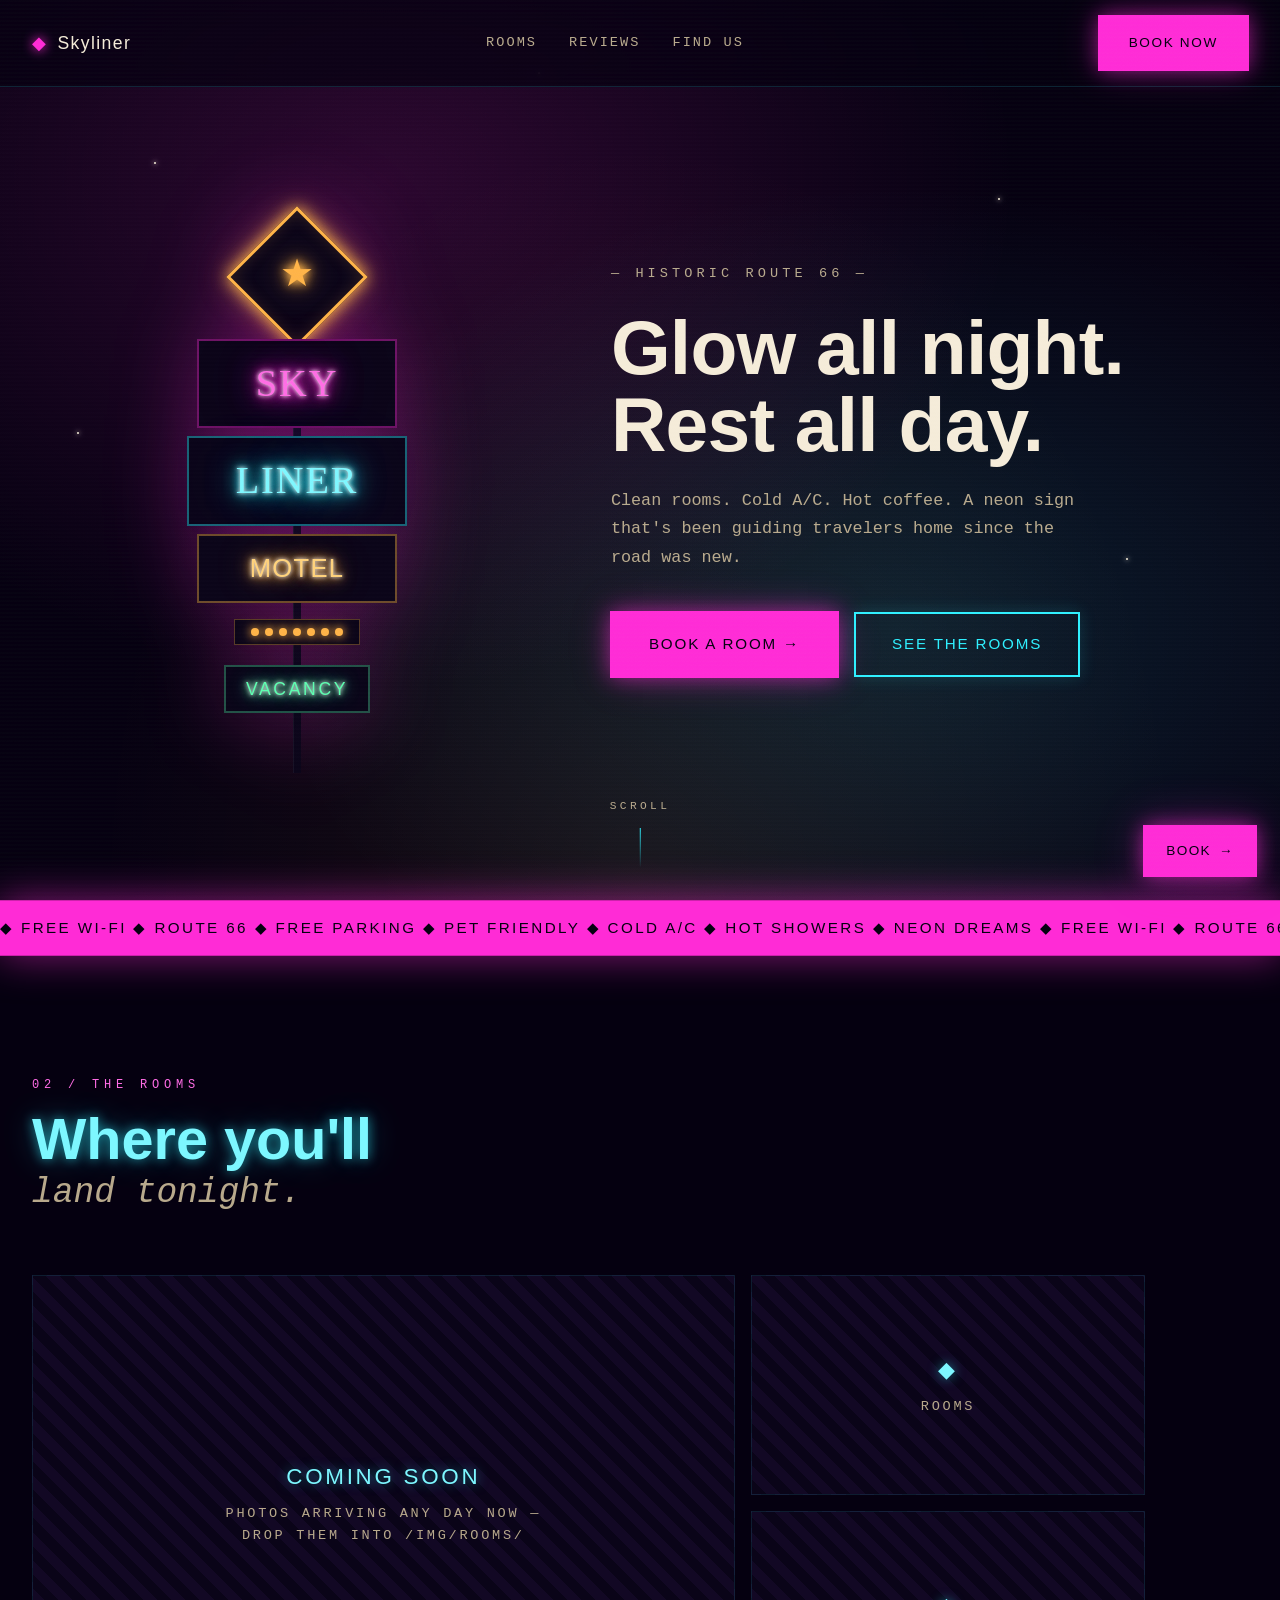
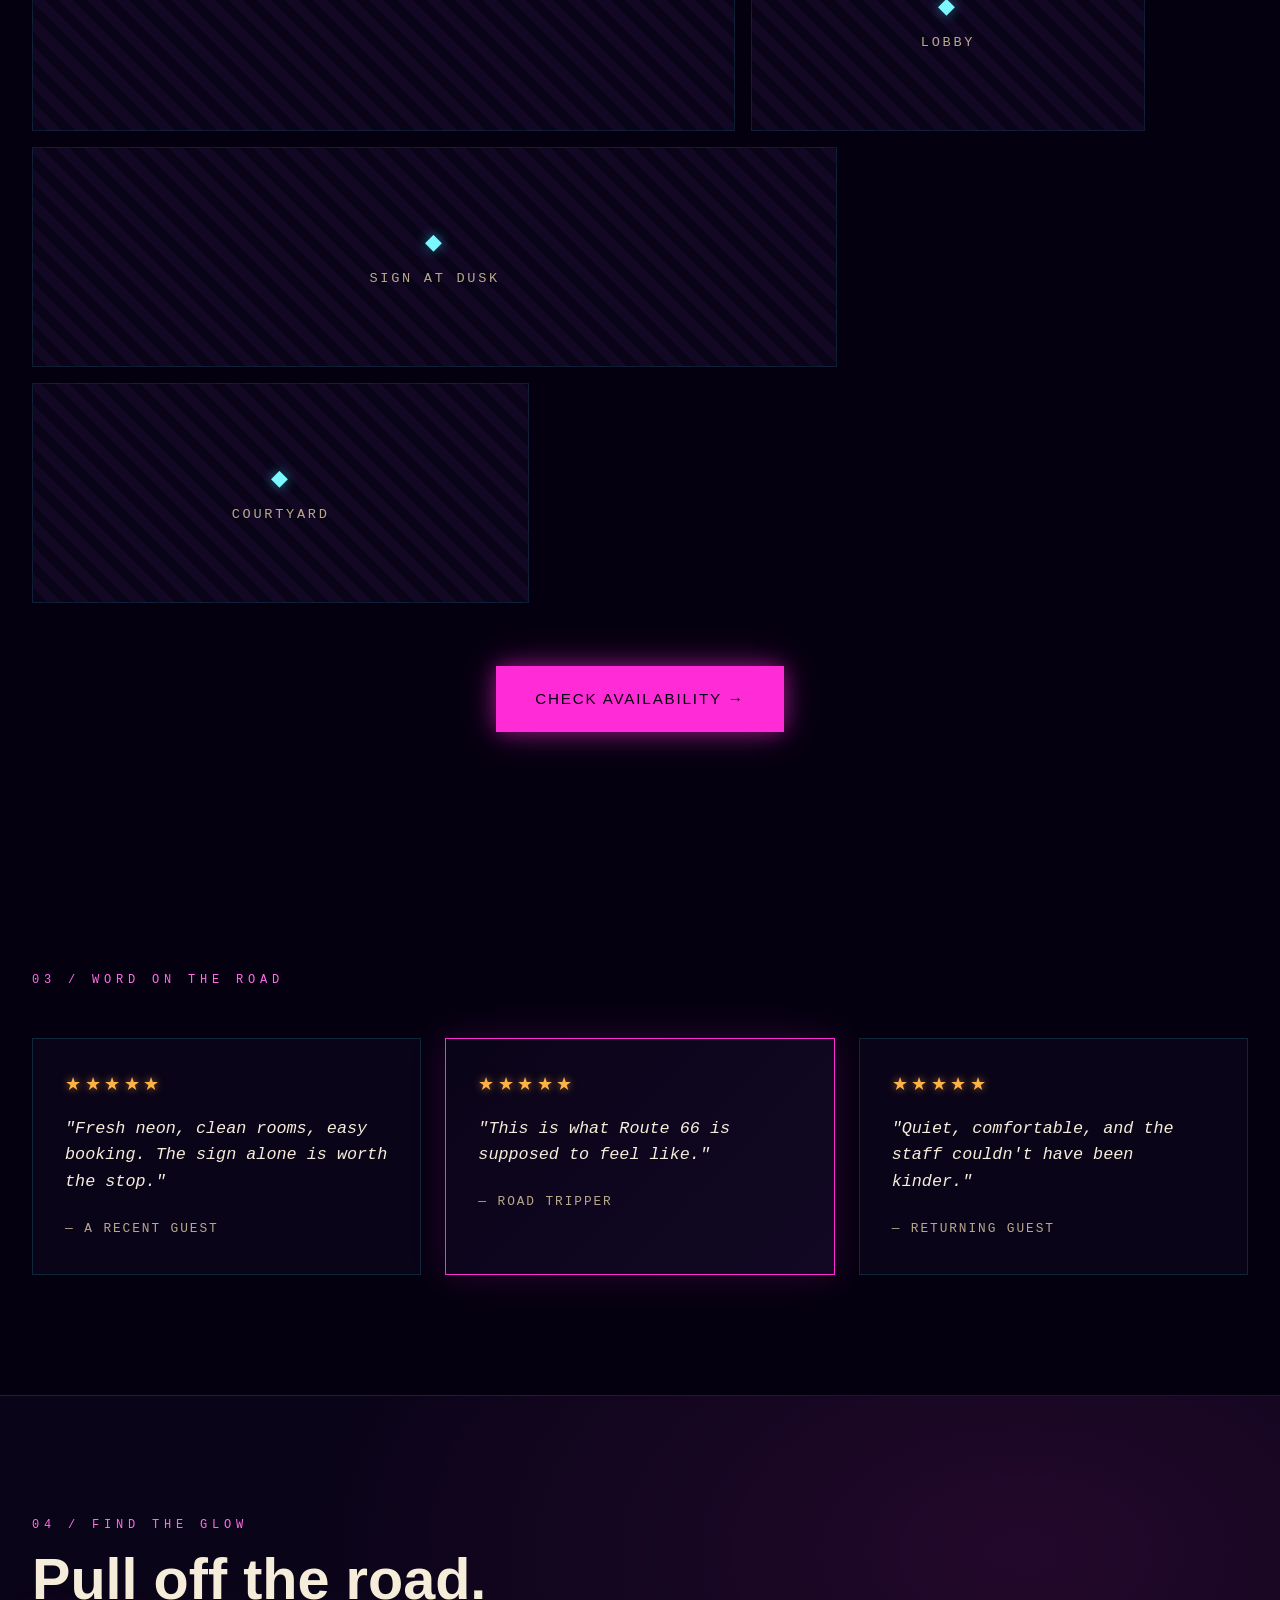
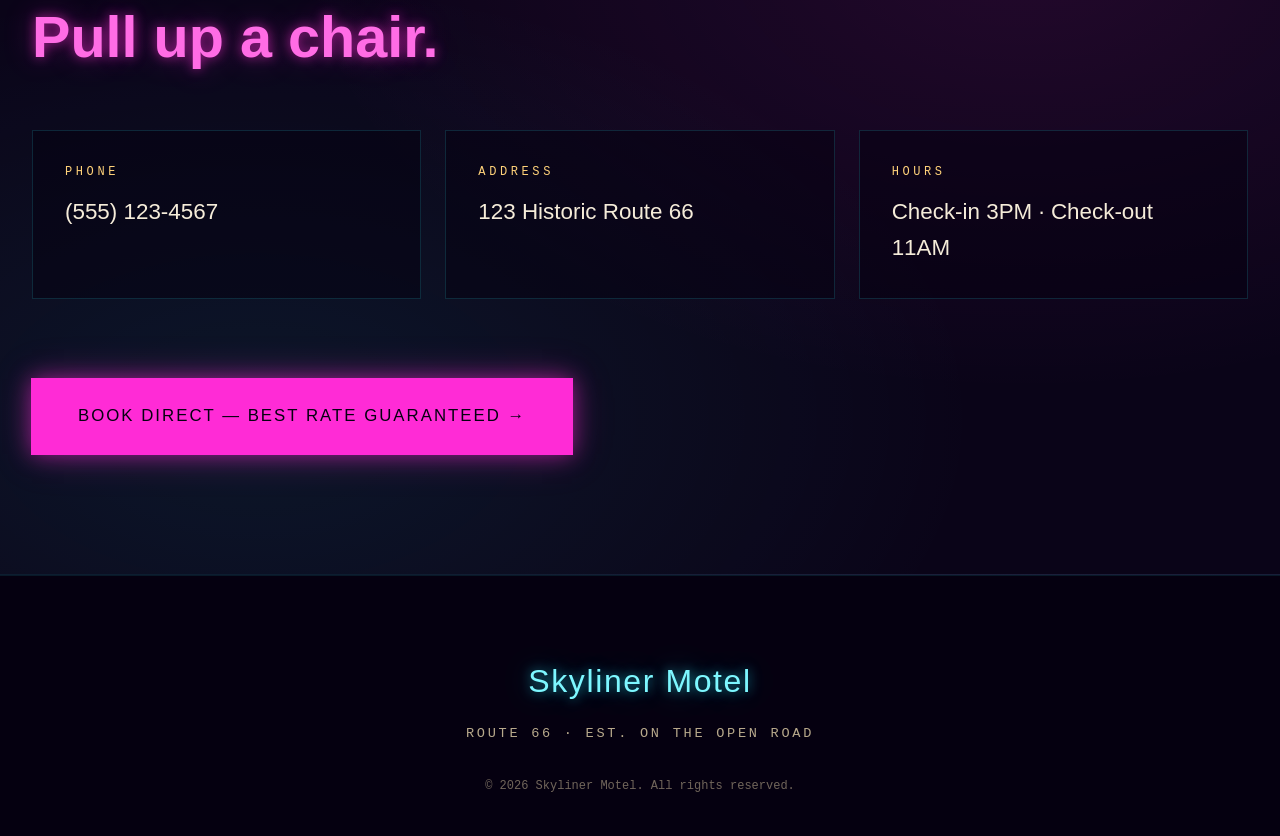
==== commit bf1918b5: "Add files via upload" ====
--- a/index.html
+++ b/index.html
@@ -19,7 +19,7 @@
   <link rel="preconnect" href="https://fonts.gstatic.com" crossorigin />
   <link href="https://fonts.googleapis.com/css2?family=Monoton&family=Bungee&family=JetBrains+Mono:wght@300;400;500&display=swap" rel="stylesheet" />
 
-  <link rel="stylesheet" href="css/style.css" />
+  <link rel="stylesheet" href="style.css" />
 
   <!--
     ╔══════════════════════════════════════════════════════════════╗
@@ -244,6 +244,6 @@
     </div>
   </footer>
 
-  <script src="js/script.js" defer></script>
+  <script src="script.js" defer></script>
 </body>
 </html>
--- a/style.css
+++ b/style.css
@@ -0,0 +1,829 @@
+/* ============================================================
+   SKYLINER MOTEL — Neon stylesheet
+   Palette: midnight ink + hot magenta + electric cyan + amber
+   ============================================================ */
+
+:root {
+  --ink:        #050010;
+  --ink-2:      #0a0418;
+  --ink-3:      #120824;
+  --bone:       #f5ecd9;
+  --bone-dim:   #b8a98c;
+
+  --magenta:    #ff2bd6;
+  --magenta-2:  #ff6ce5;
+  --cyan:       #2ef0ff;
+  --cyan-2:     #7df7ff;
+  --amber:      #ffb347;
+  --amber-2:    #ffd27a;
+  --green:      #5cffaf;
+
+  --shadow-glow: 0 0 24px rgba(255,43,214,0.4), 0 0 64px rgba(46,240,255,0.2);
+
+  --font-sign:    'Monoton', 'Bungee', cursive;
+  --font-display: 'Bungee', sans-serif;
+  --font-body:    'JetBrains Mono', ui-monospace, monospace;
+
+  --max: 1280px;
+}
+
+* { box-sizing: border-box; margin: 0; padding: 0; }
+
+html { scroll-behavior: smooth; }
+
+body {
+  font-family: var(--font-body);
+  background: var(--ink);
+  color: var(--bone);
+  line-height: 1.6;
+  overflow-x: hidden;
+  -webkit-font-smoothing: antialiased;
+  position: relative;
+}
+
+img { max-width: 100%; display: block; }
+a { color: inherit; text-decoration: none; }
+
+.skip {
+  position: absolute; top: -100px; left: 0;
+  background: var(--magenta); color: var(--ink);
+  padding: 8px 16px; z-index: 1000;
+  font-weight: 600;
+}
+.skip:focus { top: 0; }
+
+/* ============================================================
+   ATMOSPHERIC OVERLAYS
+   ============================================================ */
+.grain {
+  position: fixed; inset: 0;
+  pointer-events: none;
+  z-index: 100;
+  opacity: 0.08;
+  mix-blend-mode: overlay;
+  background-image: url("data:image/svg+xml;utf8,<svg xmlns='http://www.w3.org/2000/svg' width='200' height='200'><filter id='n'><feTurbulence type='fractalNoise' baseFrequency='0.9' numOctaves='2' /></filter><rect width='100%25' height='100%25' filter='url(%23n)' /></svg>");
+}
+
+.scanlines {
+  position: fixed; inset: 0;
+  pointer-events: none;
+  z-index: 99;
+  opacity: 0.04;
+  background: repeating-linear-gradient(
+    0deg,
+    transparent 0,
+    transparent 2px,
+    rgba(255,255,255,0.5) 3px,
+    transparent 4px
+  );
+}
+
+/* ============================================================
+   TOP BAR
+   ============================================================ */
+.topbar {
+  position: fixed; top: 0; left: 0; right: 0;
+  z-index: 50;
+  display: flex; align-items: center; justify-content: space-between;
+  padding: 16px 32px;
+  background: rgba(5, 0, 16, 0.7);
+  backdrop-filter: blur(12px);
+  -webkit-backdrop-filter: blur(12px);
+  border-bottom: 1px solid rgba(46,240,255,0.15);
+}
+
+.topbar__brand {
+  display: flex; align-items: center; gap: 10px;
+  font-family: var(--font-display);
+  font-size: 1.1rem;
+  letter-spacing: 0.08em;
+}
+
+.topbar__mark {
+  color: var(--magenta);
+  text-shadow: 0 0 12px var(--magenta);
+  animation: pulse 2s ease-in-out infinite;
+}
+
+.topbar__nav {
+  display: flex; gap: 32px;
+  font-size: 0.85rem;
+  letter-spacing: 0.15em;
+  text-transform: uppercase;
+}
+
+.topbar__nav a {
+  position: relative;
+  color: var(--bone-dim);
+  transition: color 0.3s;
+}
+.topbar__nav a::after {
+  content: ''; position: absolute;
+  bottom: -4px; left: 0; right: 0; height: 1px;
+  background: var(--cyan);
+  transform: scaleX(0);
+  transition: transform 0.3s;
+  box-shadow: 0 0 8px var(--cyan);
+}
+.topbar__nav a:hover { color: var(--bone); }
+.topbar__nav a:hover::after { transform: scaleX(1); }
+
+@media (max-width: 720px) {
+  .topbar__nav { display: none; }
+  .topbar { padding: 12px 16px; }
+}
+
+/* ============================================================
+   BUTTONS
+   ============================================================ */
+.btn {
+  display: inline-flex; align-items: center; justify-content: center;
+  gap: 8px;
+  font-family: var(--font-display);
+  font-size: 0.85rem;
+  letter-spacing: 0.12em;
+  text-transform: uppercase;
+  padding: 14px 28px;
+  border: 2px solid transparent;
+  cursor: pointer;
+  transition: transform 0.2s, box-shadow 0.3s, background 0.3s;
+  white-space: nowrap;
+}
+
+.btn--lg { padding: 18px 36px; font-size: 0.95rem; }
+.btn--xl { padding: 22px 44px; font-size: 1.05rem; }
+
+.btn--primary {
+  background: var(--magenta);
+  color: var(--ink);
+  box-shadow:
+    0 0 0 1px var(--magenta),
+    0 0 20px rgba(255,43,214,0.5),
+    0 0 40px rgba(255,43,214,0.25);
+}
+.btn--primary:hover {
+  transform: translateY(-2px);
+  box-shadow:
+    0 0 0 1px var(--magenta),
+    0 0 30px rgba(255,43,214,0.8),
+    0 0 80px rgba(255,43,214,0.4);
+}
+
+.btn--ghost {
+  background: transparent;
+  color: var(--cyan);
+  border-color: var(--cyan);
+  box-shadow: 0 0 16px rgba(46,240,255,0.15);
+}
+.btn--ghost:hover {
+  background: rgba(46,240,255,0.08);
+  box-shadow: 0 0 28px rgba(46,240,255,0.4);
+}
+
+/* ============================================================
+   HERO + THE SIGN
+   ============================================================ */
+.hero {
+  position: relative;
+  min-height: 100vh;
+  padding: 120px 32px 80px;
+  display: grid;
+  grid-template-columns: 1fr 1.2fr;
+  gap: 48px;
+  align-items: center;
+  max-width: var(--max);
+  margin: 0 auto;
+  overflow: hidden;
+}
+
+.hero__sky {
+  position: absolute; inset: 0;
+  background:
+    radial-gradient(ellipse at 30% 20%, rgba(255,43,214,0.15) 0%, transparent 50%),
+    radial-gradient(ellipse at 70% 70%, rgba(46,240,255,0.12) 0%, transparent 50%),
+    radial-gradient(ellipse at 50% 100%, rgba(255,179,71,0.08) 0%, transparent 60%);
+  z-index: -1;
+}
+
+.star {
+  position: absolute;
+  left: var(--x); top: var(--y);
+  width: 2px; height: 2px;
+  background: var(--bone);
+  border-radius: 50%;
+  box-shadow: 0 0 4px var(--bone), 0 0 8px var(--bone);
+  animation: twinkle 4s ease-in-out infinite;
+  animation-delay: var(--d);
+}
+
+@keyframes twinkle {
+  0%, 100% { opacity: 0.2; transform: scale(0.8); }
+  50% { opacity: 1; transform: scale(1.2); }
+}
+
+/* ----- The Sign ----- */
+.sign {
+  position: relative;
+  width: 260px;
+  margin: 0 auto;
+  display: flex;
+  flex-direction: column;
+  align-items: center;
+  filter: drop-shadow(0 0 40px rgba(255,43,214,0.3));
+  animation: sign-in 1.4s cubic-bezier(.16,1,.3,1) both;
+}
+
+@keyframes sign-in {
+  from { opacity: 0; transform: translateY(40px) scale(0.95); }
+  to { opacity: 1; transform: translateY(0) scale(1); }
+}
+
+.sign__post {
+  position: absolute;
+  left: 50%; top: 0; bottom: -60px;
+  width: 8px;
+  background: linear-gradient(to bottom, #1a0a2e, #0a0418);
+  transform: translateX(-50%);
+  z-index: -1;
+  box-shadow: inset 1px 0 0 rgba(255,255,255,0.05);
+}
+
+.sign__diamond {
+  width: 100px; height: 100px;
+  background: var(--ink-2);
+  border: 3px solid var(--amber);
+  transform: rotate(45deg);
+  display: grid; place-items: center;
+  box-shadow:
+    0 0 16px var(--amber),
+    0 0 32px rgba(255,179,71,0.4),
+    inset 0 0 16px rgba(255,179,71,0.15);
+  margin-bottom: 8px;
+  position: relative;
+}
+
+.sign__star {
+  transform: rotate(-45deg);
+  font-size: 2.4rem;
+  color: var(--amber);
+  text-shadow:
+    0 0 8px var(--amber),
+    0 0 16px var(--amber),
+    0 0 32px rgba(255,179,71,0.6);
+  animation: pulse 2.4s ease-in-out infinite;
+}
+
+.sign__panel {
+  background: var(--ink-2);
+  border: 2px solid rgba(255,255,255,0.08);
+  padding: 12px 24px;
+  margin: 4px 0;
+  min-width: 200px;
+  text-align: center;
+  font-family: var(--font-sign);
+  font-size: 2.4rem;
+  letter-spacing: 0.05em;
+  position: relative;
+}
+
+.sign__panel--top { border-color: rgba(255,43,214,0.4); }
+.sign__panel--mid {
+  border-color: rgba(46,240,255,0.4);
+  min-width: 220px;
+}
+.sign__panel--bot {
+  border-color: rgba(255,179,71,0.4);
+  font-family: var(--font-display);
+  font-size: 1.6rem;
+}
+
+.sign__arrow {
+  display: flex; gap: 6px;
+  margin: 12px 0;
+  padding: 8px 16px;
+  border: 1px solid rgba(255,179,71,0.3);
+  background: var(--ink-2);
+}
+
+.bulb {
+  width: 8px; height: 8px;
+  border-radius: 50%;
+  background: var(--amber);
+  box-shadow: 0 0 8px var(--amber), 0 0 16px rgba(255,179,71,0.6);
+  animation: chase 1.4s linear infinite;
+}
+.bulb:nth-child(1) { animation-delay: 0s; }
+.bulb:nth-child(2) { animation-delay: 0.2s; }
+.bulb:nth-child(3) { animation-delay: 0.4s; }
+.bulb:nth-child(4) { animation-delay: 0.6s; }
+.bulb:nth-child(5) { animation-delay: 0.8s; }
+.bulb:nth-child(6) { animation-delay: 1.0s; }
+.bulb:nth-child(7) { animation-delay: 1.2s; }
+
+@keyframes chase {
+  0%, 100% { opacity: 0.3; }
+  50% { opacity: 1; }
+}
+
+.sign__vacancy {
+  margin-top: 8px;
+  padding: 8px 20px;
+  background: var(--ink-2);
+  border: 2px solid rgba(92,255,175,0.3);
+  font-family: var(--font-display);
+  font-size: 1.1rem;
+  letter-spacing: 0.15em;
+}
+
+/* Neon text colors */
+.neon { color: var(--bone); }
+
+.neon--magenta {
+  color: var(--magenta-2);
+  text-shadow:
+    0 0 4px #fff,
+    0 0 8px var(--magenta),
+    0 0 16px var(--magenta),
+    0 0 32px var(--magenta),
+    0 0 64px rgba(255,43,214,0.5);
+}
+.neon--cyan {
+  color: var(--cyan-2);
+  text-shadow:
+    0 0 4px #fff,
+    0 0 8px var(--cyan),
+    0 0 16px var(--cyan),
+    0 0 32px var(--cyan),
+    0 0 64px rgba(46,240,255,0.5);
+}
+.neon--amber {
+  color: var(--amber-2);
+  text-shadow:
+    0 0 4px #fff,
+    0 0 8px var(--amber),
+    0 0 16px var(--amber),
+    0 0 32px rgba(255,179,71,0.6);
+}
+.neon--green {
+  color: var(--green);
+  text-shadow:
+    0 0 4px #fff,
+    0 0 8px var(--green),
+    0 0 16px var(--green),
+    0 0 32px rgba(92,255,175,0.5);
+}
+
+/* softer neon for headings (less halo) */
+.neon--cyan-soft {
+  color: var(--cyan-2);
+  text-shadow: 0 0 12px rgba(46,240,255,0.6), 0 0 32px rgba(46,240,255,0.3);
+}
+.neon--magenta-soft {
+  color: var(--magenta-2);
+  text-shadow: 0 0 12px rgba(255,43,214,0.6), 0 0 32px rgba(255,43,214,0.3);
+}
+
+/* Flicker animations */
+@keyframes flicker-a {
+  0%, 19%, 21%, 23%, 25%, 54%, 56%, 100% { opacity: 1; }
+  20%, 24%, 55% { opacity: 0.4; }
+}
+@keyframes flicker-b {
+  0%, 18%, 22%, 25%, 53%, 57%, 100% { opacity: 1; }
+  19%, 23%, 54%, 56% { opacity: 0.5; }
+}
+
+.flicker-a { animation: flicker-a 6s linear infinite; }
+.flicker-b { animation: flicker-b 8s linear infinite; }
+
+@keyframes pulse {
+  0%, 100% { opacity: 0.8; }
+  50% { opacity: 1; }
+}
+
+/* ----- Hero copy ----- */
+.hero__copy {
+  animation: copy-in 1.4s cubic-bezier(.16,1,.3,1) 0.3s both;
+}
+
+@keyframes copy-in {
+  from { opacity: 0; transform: translateX(-30px); }
+  to { opacity: 1; transform: translateX(0); }
+}
+
+.hero__kicker {
+  font-size: 0.85rem;
+  letter-spacing: 0.3em;
+  color: var(--bone-dim);
+  text-transform: uppercase;
+  margin-bottom: 24px;
+}
+
+.hero__title {
+  font-family: var(--font-display);
+  font-size: clamp(2.5rem, 6vw, 5rem);
+  line-height: 1;
+  letter-spacing: -0.01em;
+  margin-bottom: 24px;
+  color: var(--bone);
+}
+
+.hero__lede {
+  font-size: 1.05rem;
+  max-width: 480px;
+  color: var(--bone-dim);
+  margin-bottom: 40px;
+  line-height: 1.7;
+}
+
+.hero__cta {
+  display: flex; gap: 16px; flex-wrap: wrap;
+}
+
+.hero__scroll {
+  position: absolute;
+  bottom: 32px;
+  left: 50%;
+  transform: translateX(-50%);
+  font-size: 0.7rem;
+  letter-spacing: 0.3em;
+  text-transform: uppercase;
+  color: var(--bone-dim);
+  display: flex; flex-direction: column;
+  align-items: center; gap: 12px;
+}
+
+.hero__scroll-line {
+  width: 1px; height: 40px;
+  background: linear-gradient(to bottom, var(--cyan), transparent);
+  animation: drop 2s ease-in-out infinite;
+}
+
+@keyframes drop {
+  0% { transform: scaleY(0); transform-origin: top; }
+  50% { transform: scaleY(1); transform-origin: top; }
+  51% { transform: scaleY(1); transform-origin: bottom; }
+  100% { transform: scaleY(0); transform-origin: bottom; }
+}
+
+@media (max-width: 900px) {
+  .hero {
+    grid-template-columns: 1fr;
+    text-align: center;
+    padding-top: 100px;
+  }
+  .hero__lede { margin-left: auto; margin-right: auto; }
+  .hero__cta { justify-content: center; }
+  .hero__scroll { display: none; }
+}
+
+/* ============================================================
+   MARQUEE
+   ============================================================ */
+.marquee {
+  background: var(--magenta);
+  color: var(--ink);
+  font-family: var(--font-display);
+  letter-spacing: 0.15em;
+  padding: 14px 0;
+  overflow: hidden;
+  border-top: 1px solid rgba(0,0,0,0.2);
+  border-bottom: 1px solid rgba(0,0,0,0.2);
+  box-shadow: 0 0 40px rgba(255,43,214,0.5);
+}
+
+.marquee__track {
+  display: inline-block;
+  white-space: nowrap;
+  animation: scroll 30s linear infinite;
+  font-size: 0.95rem;
+}
+
+.marquee__track span { padding-right: 40px; }
+
+@keyframes scroll {
+  from { transform: translateX(0); }
+  to { transform: translateX(-50%); }
+}
+
+/* ============================================================
+   ROOMS GALLERY
+   ============================================================ */
+.rooms {
+  padding: 120px 32px;
+  max-width: var(--max);
+  margin: 0 auto;
+}
+
+.rooms__head { margin-bottom: 64px; }
+
+.eyebrow {
+  font-size: 0.75rem;
+  letter-spacing: 0.4em;
+  text-transform: uppercase;
+  color: var(--magenta-2);
+  margin-bottom: 16px;
+}
+
+.section-title {
+  font-family: var(--font-display);
+  font-size: clamp(2rem, 5vw, 3.6rem);
+  line-height: 1;
+  max-width: 800px;
+}
+
+.section-title .italic {
+  font-family: var(--font-body);
+  font-style: italic;
+  font-weight: 300;
+  color: var(--bone-dim);
+  display: block;
+  margin-top: 8px;
+  font-size: 0.6em;
+  letter-spacing: 0;
+}
+
+.section-title--alt { color: var(--bone); }
+
+.gallery {
+  display: grid;
+  grid-template-columns: repeat(12, 1fr);
+  gap: 16px;
+  grid-auto-rows: 220px;
+}
+
+.gallery__item {
+  position: relative;
+  overflow: hidden;
+  background: var(--ink-2);
+  border: 1px solid rgba(46,240,255,0.1);
+  transition: transform 0.4s, border-color 0.4s, box-shadow 0.4s;
+}
+
+.gallery__item img {
+  width: 100%; height: 100%;
+  object-fit: cover;
+  transition: transform 0.6s, filter 0.4s;
+  filter: saturate(0.85) contrast(1.05);
+}
+
+.gallery__item:hover {
+  border-color: var(--magenta);
+  box-shadow: 0 0 32px rgba(255,43,214,0.3);
+}
+.gallery__item:hover img {
+  transform: scale(1.08);
+  filter: saturate(1.1) contrast(1.1);
+}
+
+.gallery__item--lg { grid-column: span 7; grid-row: span 2; }
+.gallery__item--md { grid-column: span 5; }
+.gallery__item--sm { grid-column: span 4; }
+.gallery__item--wide { grid-column: span 8; }
+
+.gallery__item--placeholder {
+  display: grid; place-items: center;
+  background:
+    repeating-linear-gradient(
+      45deg,
+      var(--ink-2) 0,
+      var(--ink-2) 10px,
+      var(--ink-3) 10px,
+      var(--ink-3) 20px
+    );
+  color: var(--bone-dim);
+  font-size: 0.85rem;
+  letter-spacing: 0.2em;
+  text-transform: uppercase;
+  text-align: center;
+  padding: 20px;
+}
+
+.gallery__item--placeholder span {
+  display: block;
+  font-family: var(--font-display);
+  color: var(--cyan-2);
+  font-size: 1.4rem;
+  margin-bottom: 8px;
+  text-shadow: 0 0 12px rgba(46,240,255,0.5);
+}
+
+.rooms__cta {
+  margin-top: 64px;
+  text-align: center;
+}
+
+@media (max-width: 720px) {
+  .gallery { grid-template-columns: repeat(2, 1fr); grid-auto-rows: 180px; }
+  .gallery__item,
+  .gallery__item--lg,
+  .gallery__item--md,
+  .gallery__item--sm,
+  .gallery__item--wide { grid-column: span 2; grid-row: span 1; }
+}
+
+/* ============================================================
+   REVIEWS
+   ============================================================ */
+.reviews {
+  padding: 120px 32px;
+  max-width: var(--max);
+  margin: 0 auto;
+}
+
+.reviews__grid {
+  display: grid;
+  grid-template-columns: repeat(3, 1fr);
+  gap: 24px;
+  margin-top: 48px;
+}
+
+.review {
+  background: var(--ink-2);
+  border: 1px solid rgba(46,240,255,0.15);
+  padding: 32px;
+  position: relative;
+  transition: transform 0.3s, border-color 0.3s;
+}
+
+.review:hover {
+  transform: translateY(-4px);
+  border-color: var(--cyan);
+}
+
+.review--featured {
+  border-color: var(--magenta);
+  background: linear-gradient(135deg, var(--ink-2), var(--ink-3));
+  box-shadow: 0 0 32px rgba(255,43,214,0.15);
+}
+
+.stars {
+  color: var(--amber);
+  font-size: 1.1rem;
+  letter-spacing: 0.2em;
+  margin-bottom: 16px;
+  text-shadow: 0 0 8px rgba(255,179,71,0.6);
+}
+
+.review p {
+  font-size: 1.05rem;
+  line-height: 1.6;
+  margin-bottom: 20px;
+  font-style: italic;
+  color: var(--bone);
+}
+
+.review cite {
+  font-style: normal;
+  font-size: 0.8rem;
+  letter-spacing: 0.15em;
+  text-transform: uppercase;
+  color: var(--bone-dim);
+}
+
+@media (max-width: 900px) {
+  .reviews__grid { grid-template-columns: 1fr; }
+}
+
+/* ============================================================
+   FIND US
+   ============================================================ */
+.find {
+  padding: 120px 32px;
+  background:
+    radial-gradient(ellipse at 80% 20%, rgba(255,43,214,0.1) 0%, transparent 50%),
+    radial-gradient(ellipse at 20% 80%, rgba(46,240,255,0.08) 0%, transparent 50%),
+    var(--ink-2);
+  border-top: 1px solid rgba(46,240,255,0.1);
+  border-bottom: 1px solid rgba(46,240,255,0.1);
+}
+
+.find__inner { max-width: var(--max); margin: 0 auto; }
+
+.find__grid {
+  display: grid;
+  grid-template-columns: repeat(3, 1fr);
+  gap: 24px;
+  margin: 64px 0;
+}
+
+.find__card {
+  background: rgba(5,0,16,0.5);
+  border: 1px solid rgba(46,240,255,0.15);
+  padding: 32px;
+  transition: border-color 0.3s, transform 0.3s;
+}
+
+.find__card:hover {
+  border-color: var(--amber);
+  transform: translateY(-4px);
+}
+
+.find__label {
+  font-size: 0.75rem;
+  letter-spacing: 0.3em;
+  text-transform: uppercase;
+  color: var(--amber-2);
+  margin-bottom: 12px;
+}
+
+.find__value {
+  font-family: var(--font-display);
+  font-size: 1.4rem;
+  color: var(--bone);
+}
+
+a.find__value:hover { color: var(--cyan-2); }
+
+.find__book { margin-top: 16px; }
+
+@media (max-width: 900px) {
+  .find__grid { grid-template-columns: 1fr; }
+}
+
+/* ============================================================
+   FLOATING BOOK BUTTON (mobile-friendly always-on CTA)
+   ============================================================ */
+.float-book {
+  position: fixed;
+  bottom: 24px; right: 24px;
+  z-index: 60;
+  display: inline-flex; align-items: center; gap: 8px;
+  background: var(--magenta);
+  color: var(--ink);
+  font-family: var(--font-display);
+  letter-spacing: 0.1em;
+  padding: 14px 22px;
+  font-size: 0.85rem;
+  text-transform: uppercase;
+  box-shadow:
+    0 0 0 1px var(--magenta),
+    0 0 20px rgba(255,43,214,0.6),
+    0 0 50px rgba(255,43,214,0.3);
+  transition: transform 0.2s, box-shadow 0.3s;
+  animation: float-in 0.6s cubic-bezier(.16,1,.3,1) 1.4s both;
+}
+
+.float-book:hover {
+  transform: translateY(-3px);
+  box-shadow:
+    0 0 0 1px var(--magenta),
+    0 0 30px rgba(255,43,214,0.9),
+    0 0 80px rgba(255,43,214,0.5);
+}
+
+.float-book__arrow {
+  transition: transform 0.3s;
+}
+.float-book:hover .float-book__arrow { transform: translateX(4px); }
+
+@keyframes float-in {
+  from { opacity: 0; transform: translateY(80px); }
+  to { opacity: 1; transform: translateY(0); }
+}
+
+@media (max-width: 720px) {
+  .float-book { bottom: 16px; right: 16px; padding: 12px 18px; }
+}
+
+/* ============================================================
+   FOOTER
+   ============================================================ */
+.footer {
+  padding: 80px 32px 40px;
+  border-top: 1px solid rgba(46,240,255,0.1);
+  text-align: center;
+}
+
+.footer__brand {
+  font-family: var(--font-display);
+  font-size: 2rem;
+  letter-spacing: 0.05em;
+  margin-bottom: 16px;
+}
+
+.footer__tag {
+  color: var(--bone-dim);
+  font-size: 0.85rem;
+  letter-spacing: 0.2em;
+  text-transform: uppercase;
+  margin-bottom: 32px;
+}
+
+.footer__small {
+  color: var(--bone-dim);
+  font-size: 0.75rem;
+  opacity: 0.6;
+}
+
+/* ============================================================
+   REDUCED MOTION
+   ============================================================ */
+@media (prefers-reduced-motion: reduce) {
+  *, *::before, *::after {
+    animation-duration: 0.01ms !important;
+    animation-iteration-count: 1 !important;
+    transition-duration: 0.01ms !important;
+  }
+  .marquee__track { animation: none; }
+}
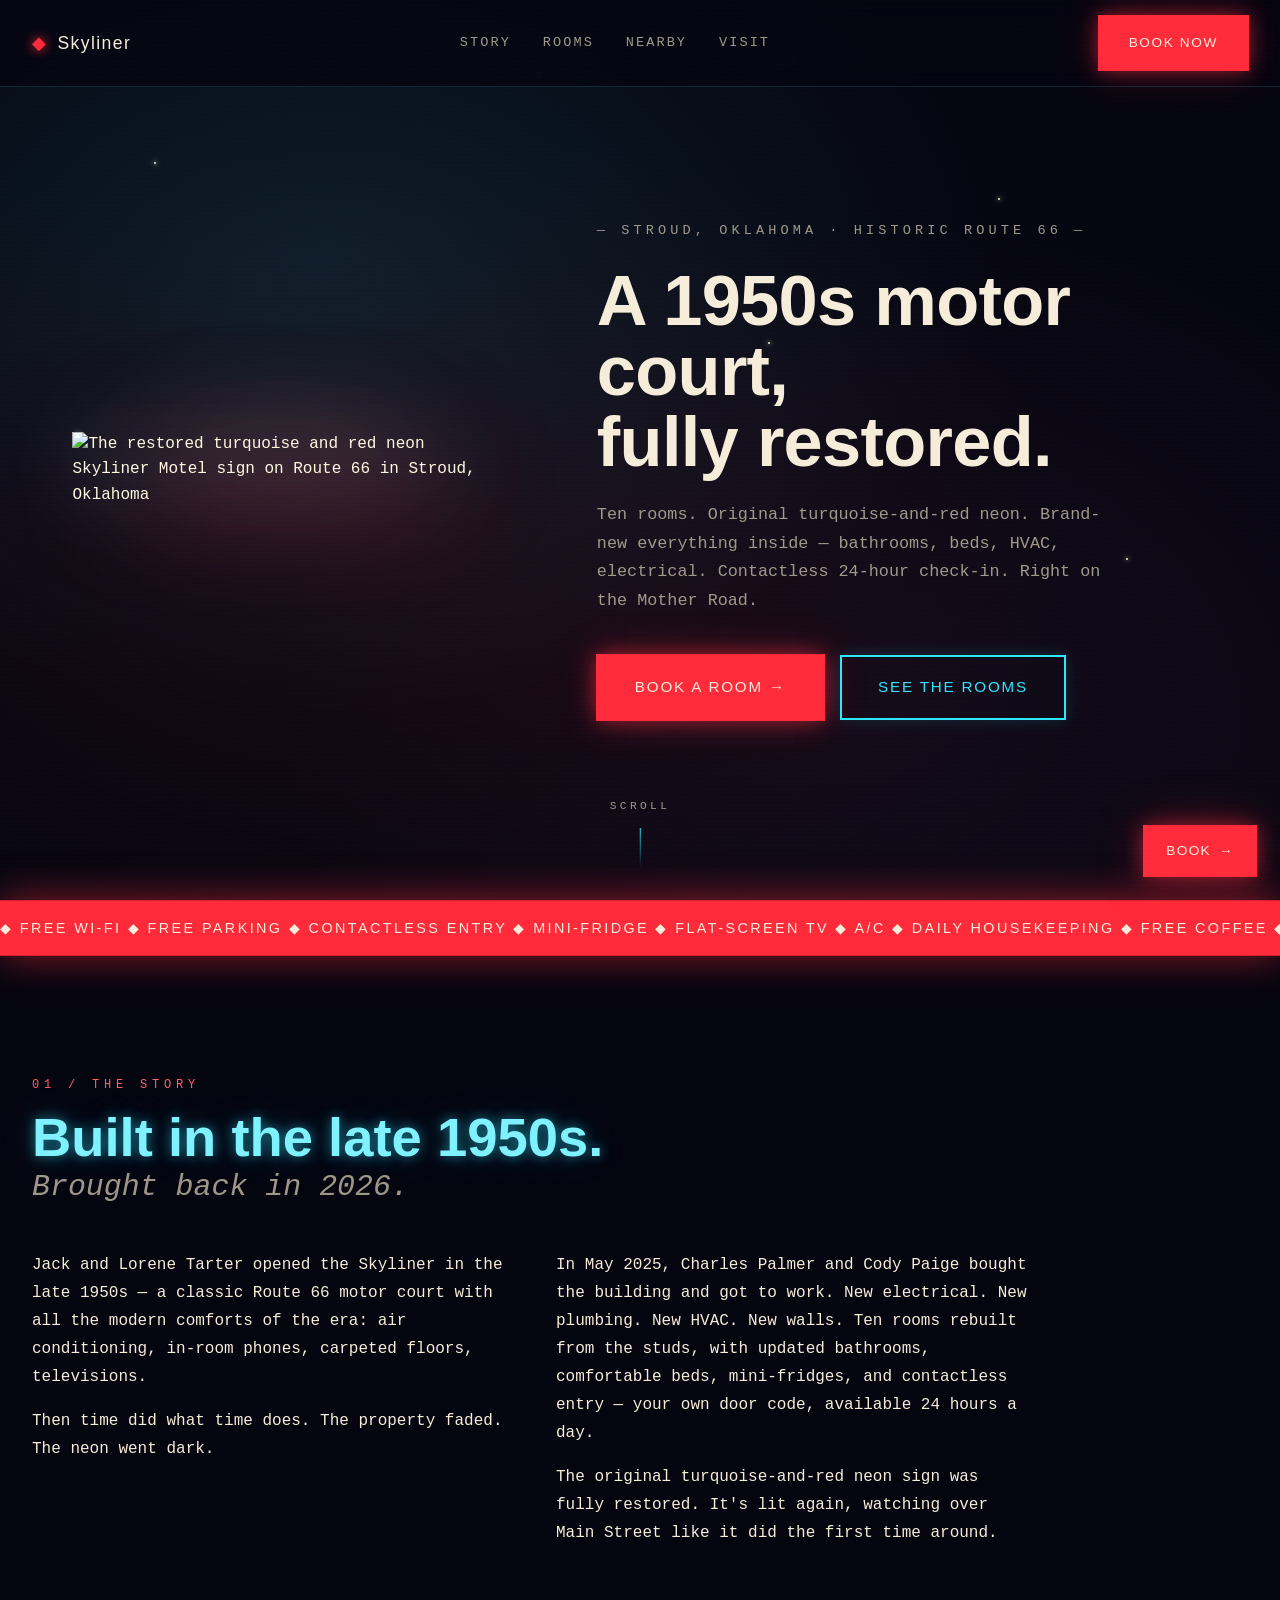
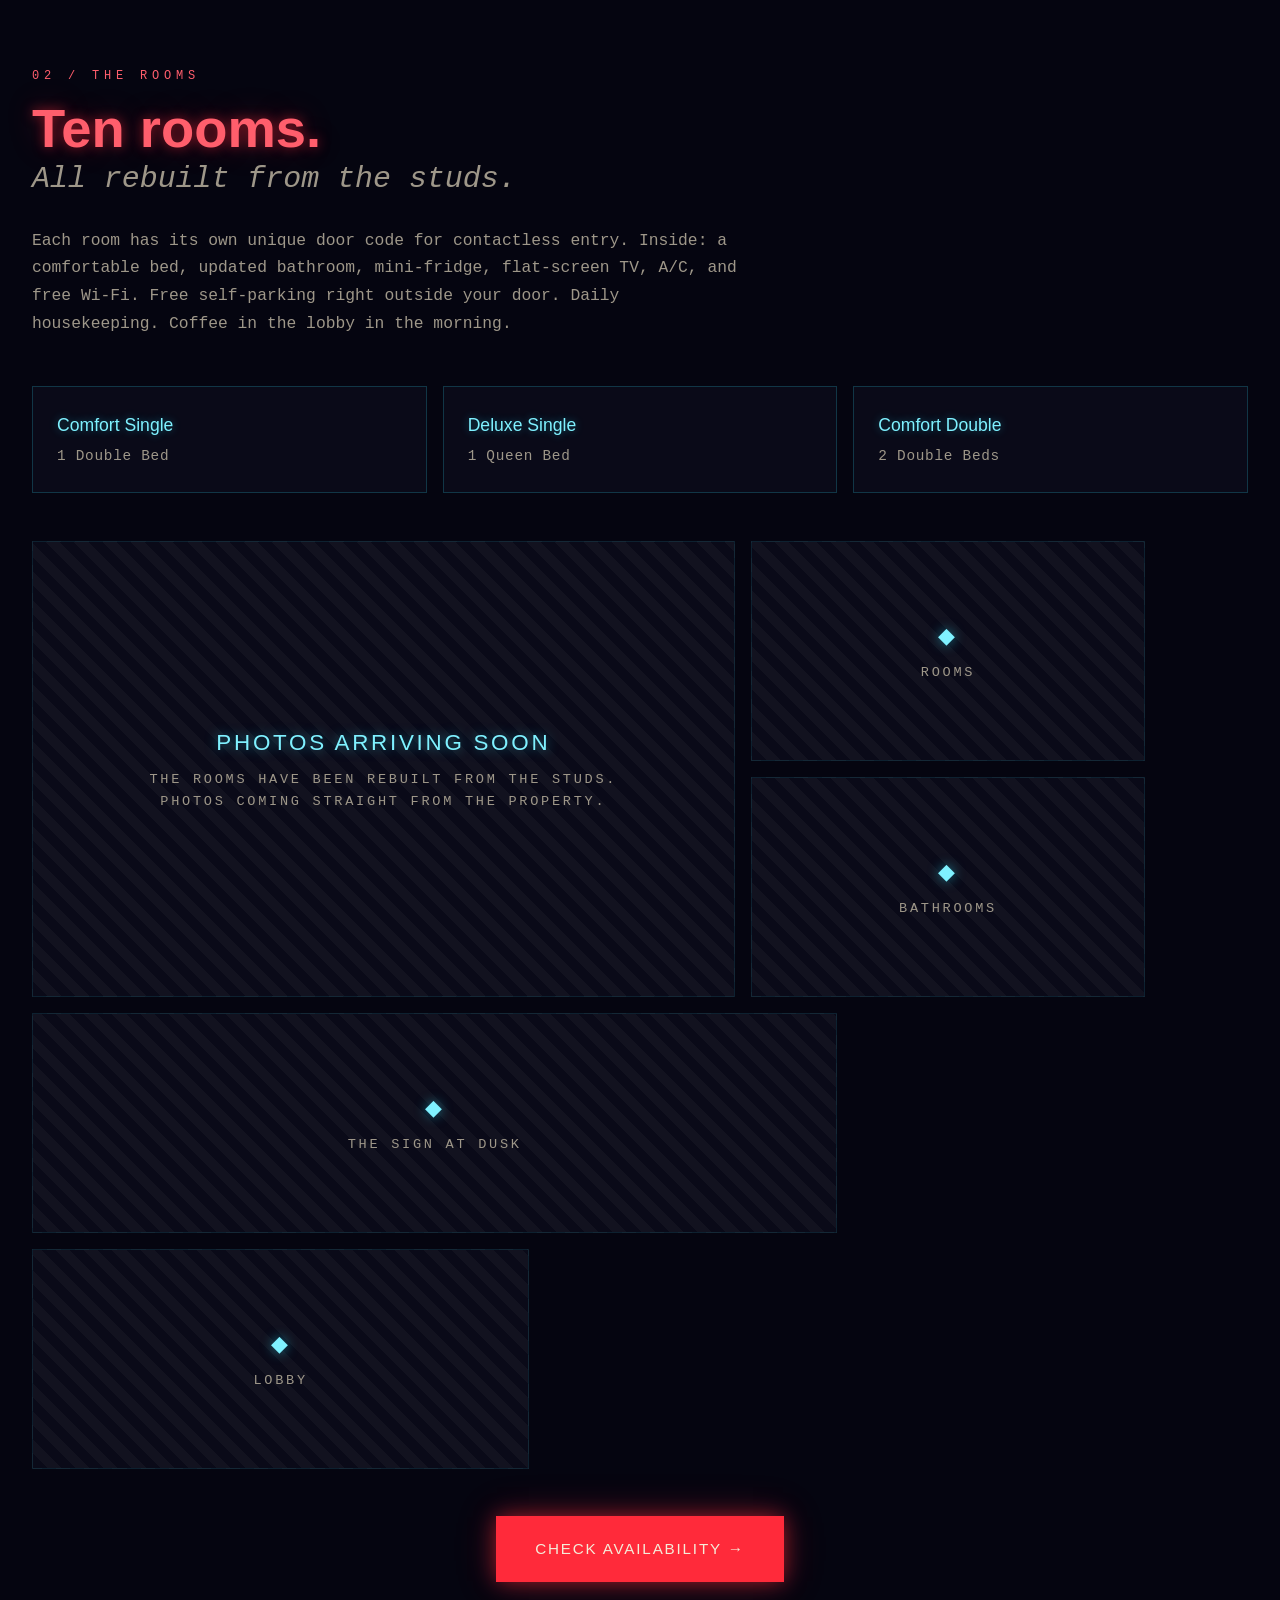
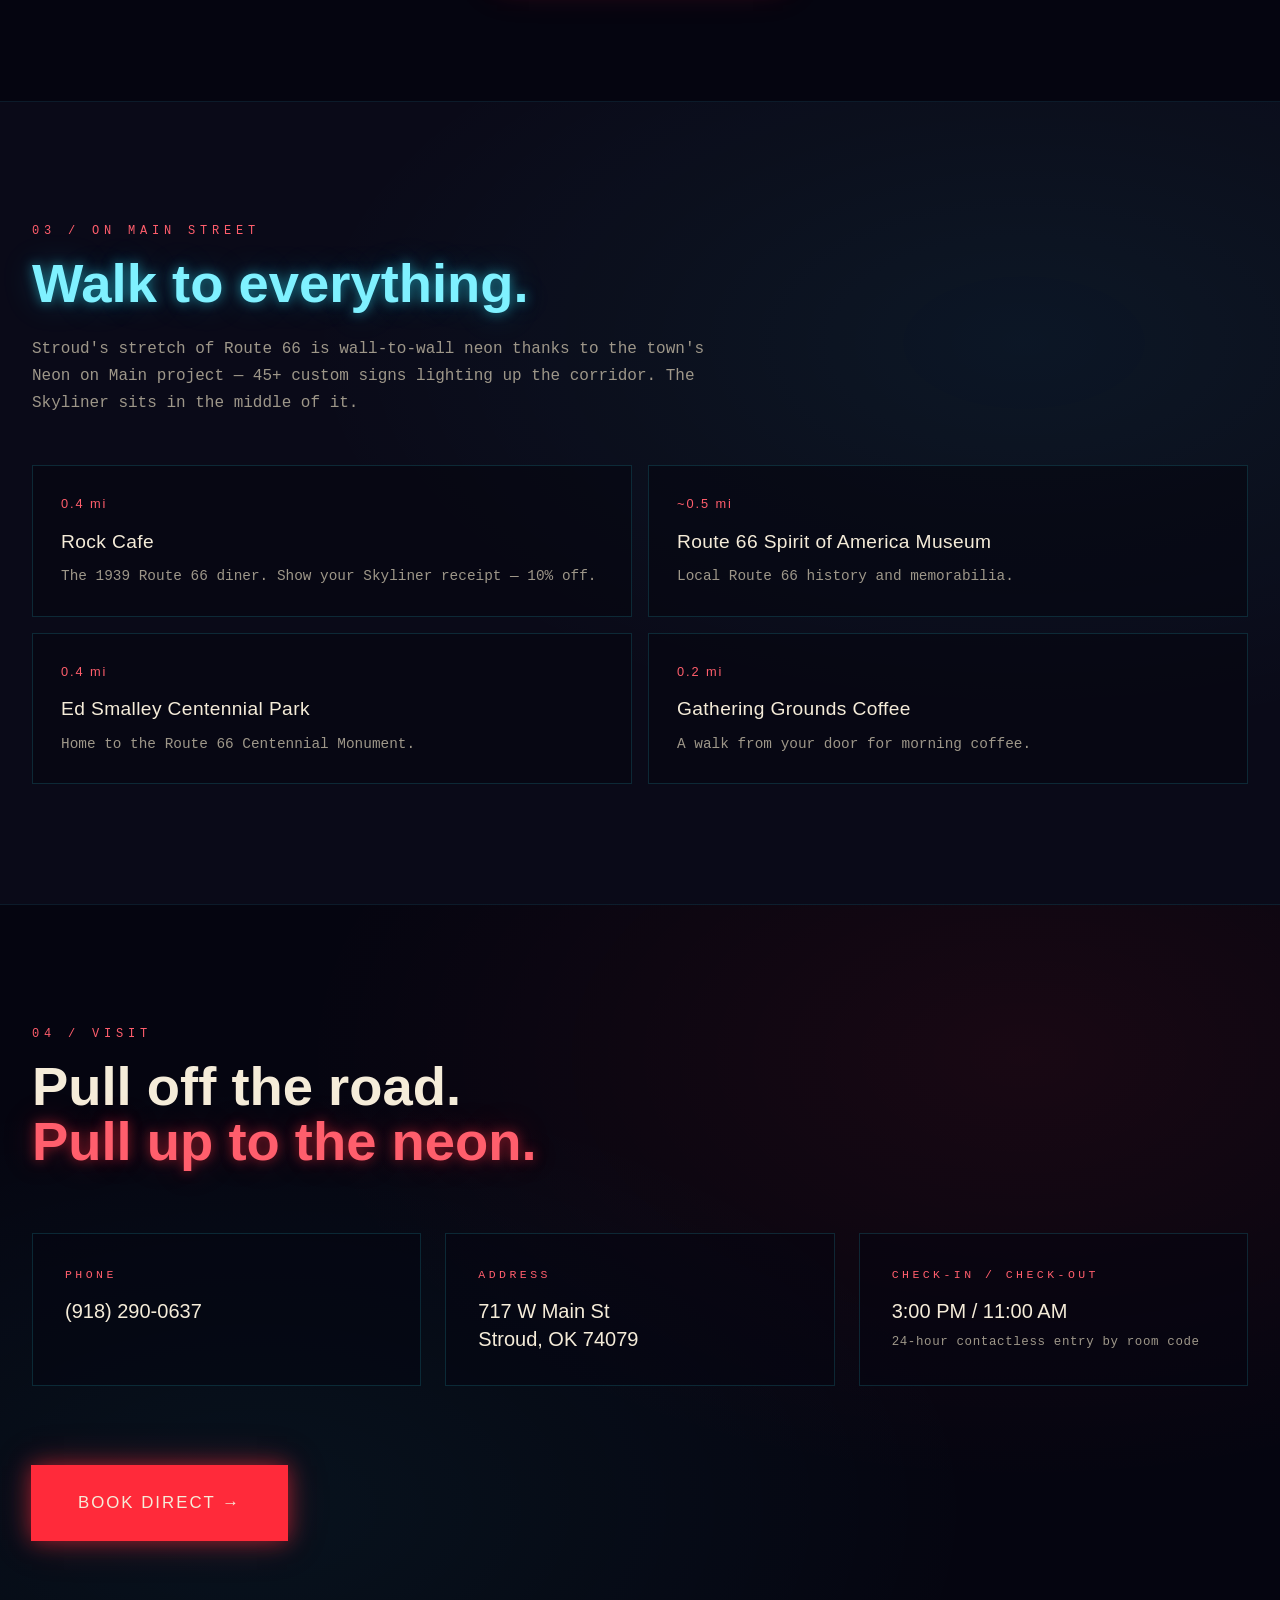
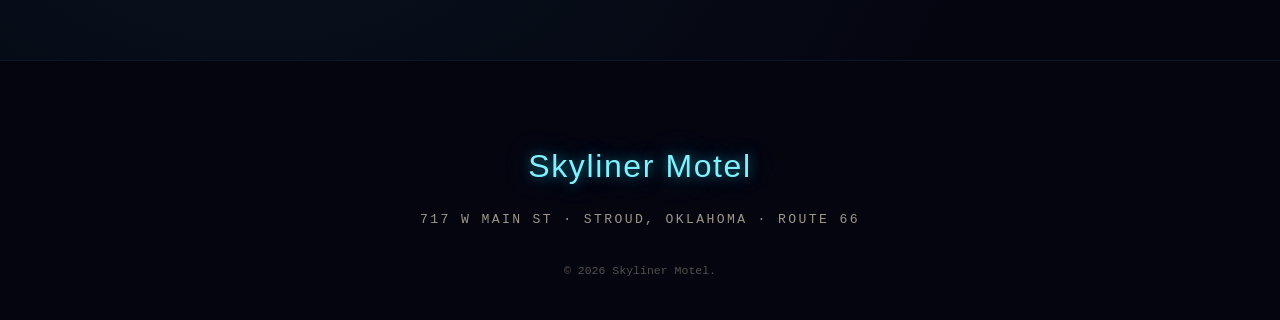
==== commit 404994cb: "Add files via upload" ====
--- a/index.html
+++ b/index.html
@@ -3,58 +3,38 @@
 <head>
   <meta charset="UTF-8" />
   <meta name="viewport" content="width=device-width, initial-scale=1.0" />
-  <meta name="description" content="Skyliner Motel — clean, comfortable rooms on historic Route 66. Book direct." />
-  <meta name="theme-color" content="#0a0014" />
-
-  <!-- Open Graph -->
-  <meta property="og:title" content="Skyliner Motel — Route 66" />
-  <meta property="og:description" content="Glow all night on Route 66. Book direct." />
+  <meta name="description" content="Skyliner Motel — a restored 1950s motor court on historic Route 66 in Stroud, Oklahoma. 10 fully remodeled rooms, contactless entry, free Wi-Fi. Book direct." />
+  <meta name="theme-color" content="#0a0a14" />
+
+  <meta property="og:title" content="Skyliner Motel — Route 66, Stroud OK" />
+  <meta property="og:description" content="A restored 1950s motor court on Route 66 in Stroud, Oklahoma. 10 rooms, turquoise & red neon, contactless check-in." />
   <meta property="og:type" content="website" />
   <meta property="og:url" content="https://skylinermotel.com/" />
 
-  <title>Skyliner Motel — Route 66</title>
-
-  <!-- Fonts: Monoton for the neon sign, Bungee for display, JetBrains Mono for body -->
+  <title>Skyliner Motel — Route 66, Stroud Oklahoma</title>
+
   <link rel="preconnect" href="https://fonts.googleapis.com" />
   <link rel="preconnect" href="https://fonts.gstatic.com" crossorigin />
   <link href="https://fonts.googleapis.com/css2?family=Monoton&family=Bungee&family=JetBrains+Mono:wght@300;400;500&display=swap" rel="stylesheet" />
 
   <link rel="stylesheet" href="style.css" />
-
-  <!--
-    ╔══════════════════════════════════════════════════════════════╗
-    ║  ANALYTICS — see README.md for setup. Uncomment ONE block.   ║
-    ║                                                              ║
-    ║  Option A: Cloudflare Web Analytics (recommended — free,     ║
-    ║  privacy-friendly, no cookie banner needed).                 ║
-    ║                                                              ║
-    ║  <script defer src="https://static.cloudflareinsights.com/   ║
-    ║    beacon.min.js"                                            ║
-    ║    data-cf-beacon='{"token": "YOUR_TOKEN_HERE"}'></script>   ║
-    ║                                                              ║
-    ║  Option B: Plausible (paid, simple).                         ║
-    ║  <script defer data-domain="skylinermotel.com"               ║
-    ║    src="https://plausible.io/js/script.js"></script>         ║
-    ╚══════════════════════════════════════════════════════════════╝
-  -->
 </head>
 <body>
   <a class="skip" href="#main">Skip to content</a>
 
-  <!-- Grain + scanline overlays -->
   <div class="grain" aria-hidden="true"></div>
   <div class="scanlines" aria-hidden="true"></div>
 
-  <!-- Sticky top bar -->
   <header class="topbar">
     <div class="topbar__brand">
       <span class="topbar__mark">◆</span>
       <span class="topbar__name">Skyliner</span>
     </div>
     <nav class="topbar__nav" aria-label="Primary">
+      <a href="#story">Story</a>
       <a href="#rooms">Rooms</a>
-      <a href="#reviews">Reviews</a>
-      <a href="#find">Find Us</a>
+      <a href="#nearby">Nearby</a>
+      <a href="#visit">Visit</a>
     </nav>
     <a class="btn btn--primary topbar__cta"
        href="https://us2.cloudbeds.com/reservation/PmV5Jg"
@@ -66,7 +46,6 @@
 
   <main id="main">
 
-    <!-- HERO: the sign is the hero -->
     <section class="hero">
       <div class="hero__sky" aria-hidden="true">
         <span class="star" style="--x:12%;--y:18%;--d:0s"></span>
@@ -77,41 +56,16 @@
         <span class="star" style="--x:60%;--y:38%;--d:3s"></span>
       </div>
 
-      <!-- THE SIGN — pure CSS neon -->
-      <div class="sign" role="img" aria-label="Skyliner Motel neon sign">
-        <div class="sign__post" aria-hidden="true"></div>
-
-        <div class="sign__diamond">
-          <span class="sign__star">★</span>
-        </div>
-
-        <div class="sign__panel sign__panel--top">
-          <span class="neon neon--magenta flicker-a">SKY</span>
-        </div>
-        <div class="sign__panel sign__panel--mid">
-          <span class="neon neon--cyan">LINER</span>
-        </div>
-        <div class="sign__panel sign__panel--bot">
-          <span class="neon neon--amber flicker-b">MOTEL</span>
-        </div>
-
-        <div class="sign__arrow" aria-hidden="true">
-          <span class="bulb"></span><span class="bulb"></span>
-          <span class="bulb"></span><span class="bulb"></span>
-          <span class="bulb"></span><span class="bulb"></span>
-          <span class="bulb"></span>
-        </div>
-
-        <div class="sign__vacancy">
-          <span class="neon neon--green">VACANCY</span>
-        </div>
+      <!-- THE SIGN STAGE — replaced once you tell me how to source the image -->
+      <div class="sign-stage" id="sign-stage" role="img" aria-label="Skyliner Motel neon sign">
+        <!-- populated by script.js based on what's in /img/ folder -->
       </div>
 
       <div class="hero__copy">
-        <p class="hero__kicker">— Historic Route 66 —</p>
-        <h1 class="hero__title">Glow all night.<br/>Rest all day.</h1>
+        <p class="hero__kicker">— Stroud, Oklahoma · Historic Route 66 —</p>
+        <h1 class="hero__title">A 1950s motor court,<br/>fully restored.</h1>
         <p class="hero__lede">
-          Clean rooms. Cold A/C. Hot coffee. A neon sign that's been guiding travelers home since the road was new.
+          Ten rooms. Original turquoise-and-red neon. Brand-new everything inside — bathrooms, beds, HVAC, electrical. Contactless 24-hour check-in. Right on the Mother Road.
         </p>
         <div class="hero__cta">
           <a class="btn btn--primary btn--lg"
@@ -132,30 +86,61 @@
       </div>
     </section>
 
-    <!-- MARQUEE -->
     <div class="marquee" aria-hidden="true">
       <div class="marquee__track">
-        <span>◆ FREE WI-FI ◆ ROUTE 66 ◆ FREE PARKING ◆ PET FRIENDLY ◆ COLD A/C ◆ HOT SHOWERS ◆ NEON DREAMS ◆ FREE WI-FI ◆ ROUTE 66 ◆ FREE PARKING ◆ PET FRIENDLY ◆ COLD A/C ◆ HOT SHOWERS ◆ NEON DREAMS ◆</span>
+        <span>◆ FREE WI-FI ◆ FREE PARKING ◆ CONTACTLESS ENTRY ◆ MINI-FRIDGE ◆ FLAT-SCREEN TV ◆ A/C ◆ DAILY HOUSEKEEPING ◆ FREE COFFEE ◆ FREE WI-FI ◆ FREE PARKING ◆ CONTACTLESS ENTRY ◆ MINI-FRIDGE ◆ FLAT-SCREEN TV ◆ A/C ◆ DAILY HOUSEKEEPING ◆ FREE COFFEE ◆</span>
       </div>
     </div>
 
-    <!-- ROOMS GALLERY -->
+    <section class="story" id="story">
+      <div class="story__inner">
+        <p class="eyebrow">01 / The Story</p>
+        <h2 class="section-title">
+          <span class="neon neon--turquoise-soft">Built in the late 1950s.</span>
+          <span class="italic">Brought back in 2026.</span>
+        </h2>
+        <div class="story__grid">
+          <div class="story__col">
+            <p>Jack and Lorene Tarter opened the Skyliner in the late 1950s — a classic Route 66 motor court with all the modern comforts of the era: air conditioning, in-room phones, carpeted floors, televisions.</p>
+            <p>Then time did what time does. The property faded. The neon went dark.</p>
+          </div>
+          <div class="story__col">
+            <p>In May 2025, Charles Palmer and Cody Paige bought the building and got to work. New electrical. New plumbing. New HVAC. New walls. Ten rooms rebuilt from the studs, with updated bathrooms, comfortable beds, mini-fridges, and contactless entry — your own door code, available 24 hours a day.</p>
+            <p>The original turquoise-and-red neon sign was fully restored. It's lit again, watching over Main Street like it did the first time around.</p>
+          </div>
+        </div>
+      </div>
+    </section>
+
     <section class="rooms" id="rooms">
       <div class="rooms__head">
         <p class="eyebrow">02 / The Rooms</p>
         <h2 class="section-title">
-          <span class="neon neon--cyan-soft">Where you'll</span>
-          <span class="italic">land tonight.</span>
-        </h2>
-      </div>
-
-      <!--
-        Drop room photos into /img/rooms/ — the gallery auto-builds from this list.
-        Recommended size: 1600×1200 (4:3) or 1600×1000 (16:10), JPG, <300kb.
-        Edit /js/script.js → ROOM_IMAGES to add/remove.
-      -->
+          <span class="neon neon--red-soft">Ten rooms.</span>
+          <span class="italic">All rebuilt from the studs.</span>
+        </h2>
+        <p class="rooms__lede">
+          Each room has its own unique door code for contactless entry. Inside: a comfortable bed, updated bathroom, mini-fridge, flat-screen TV, A/C, and free Wi-Fi. Free self-parking right outside your door. Daily housekeeping. Coffee in the lobby in the morning.
+        </p>
+      </div>
+
+      <div class="room-types">
+        <div class="room-type">
+          <p class="room-type__label">Comfort Single</p>
+          <p class="room-type__detail">1 Double Bed</p>
+        </div>
+        <div class="room-type">
+          <p class="room-type__label">Deluxe Single</p>
+          <p class="room-type__detail">1 Queen Bed</p>
+        </div>
+        <div class="room-type">
+          <p class="room-type__label">Comfort Double</p>
+          <p class="room-type__detail">2 Double Beds</p>
+        </div>
+      </div>
+
       <div class="gallery" id="gallery">
-        <!-- JS renders cards here -->
+        <!-- populated by script.js → ROOM_IMAGES -->
       </div>
 
       <div class="rooms__cta">
@@ -168,63 +153,77 @@
       </div>
     </section>
 
-    <!-- REVIEWS -->
-    <section class="reviews" id="reviews">
-      <p class="eyebrow">03 / Word on the road</p>
-      <div class="reviews__grid">
-        <blockquote class="review">
-          <div class="stars" aria-label="5 out of 5">★★★★★</div>
-          <p>"Fresh neon, clean rooms, easy booking. The sign alone is worth the stop."</p>
-          <cite>— A recent guest</cite>
-        </blockquote>
-        <blockquote class="review review--featured">
-          <div class="stars" aria-label="5 out of 5">★★★★★</div>
-          <p>"This is what Route 66 is supposed to feel like."</p>
-          <cite>— Road tripper</cite>
-        </blockquote>
-        <blockquote class="review">
-          <div class="stars" aria-label="5 out of 5">★★★★★</div>
-          <p>"Quiet, comfortable, and the staff couldn't have been kinder."</p>
-          <cite>— Returning guest</cite>
-        </blockquote>
-      </div>
-    </section>
-
-    <!-- FIND US -->
-    <section class="find" id="find">
-      <div class="find__inner">
-        <p class="eyebrow">04 / Find the glow</p>
+    <section class="nearby" id="nearby">
+      <div class="nearby__inner">
+        <p class="eyebrow">03 / On Main Street</p>
+        <h2 class="section-title">
+          <span class="neon neon--turquoise-soft">Walk to everything.</span>
+        </h2>
+        <p class="nearby__lede">
+          Stroud's stretch of Route 66 is wall-to-wall neon thanks to the town's Neon on Main project — 45+ custom signs lighting up the corridor. The Skyliner sits in the middle of it.
+        </p>
+
+        <div class="nearby__grid">
+          <a class="nearby__card" href="https://maps.google.com/?q=114+W+Main+St,+Stroud,+OK+74079" target="_blank" rel="noopener" data-track="nearby-rockcafe">
+            <p class="nearby__distance">0.4 mi</p>
+            <p class="nearby__name">Rock Cafe</p>
+            <p class="nearby__desc">The 1939 Route 66 diner. Show your Skyliner receipt — 10% off.</p>
+          </a>
+          <a class="nearby__card" href="https://maps.google.com/?q=Route+66+Spirit+of+America+Museum,+Stroud+OK" target="_blank" rel="noopener" data-track="nearby-museum">
+            <p class="nearby__distance">~0.5 mi</p>
+            <p class="nearby__name">Route 66 Spirit of America Museum</p>
+            <p class="nearby__desc">Local Route 66 history and memorabilia.</p>
+          </a>
+          <a class="nearby__card" href="https://maps.google.com/?q=Ed+Smalley+Centennial+Park,+Stroud+OK" target="_blank" rel="noopener" data-track="nearby-park">
+            <p class="nearby__distance">0.4 mi</p>
+            <p class="nearby__name">Ed Smalley Centennial Park</p>
+            <p class="nearby__desc">Home to the Route 66 Centennial Monument.</p>
+          </a>
+          <a class="nearby__card" href="https://maps.google.com/?q=Gathering+Grounds+Coffee,+Stroud+OK" target="_blank" rel="noopener" data-track="nearby-coffee">
+            <p class="nearby__distance">0.2 mi</p>
+            <p class="nearby__name">Gathering Grounds Coffee</p>
+            <p class="nearby__desc">A walk from your door for morning coffee.</p>
+          </a>
+        </div>
+      </div>
+    </section>
+
+    <section class="visit" id="visit">
+      <div class="visit__inner">
+        <p class="eyebrow">04 / Visit</p>
         <h2 class="section-title section-title--alt">
           Pull off the road.<br/>
-          <span class="neon neon--magenta-soft">Pull up a chair.</span>
-        </h2>
-
-        <div class="find__grid">
-          <div class="find__card">
-            <p class="find__label">Phone</p>
-            <a class="find__value" href="tel:+15551234567" data-track="phone">(555) 123-4567</a>
-          </div>
-          <div class="find__card">
-            <p class="find__label">Address</p>
-            <p class="find__value">123 Historic Route 66</p>
-          </div>
-          <div class="find__card">
-            <p class="find__label">Hours</p>
-            <p class="find__value">Check-in 3PM · Check-out 11AM</p>
-          </div>
-        </div>
-
-        <a class="btn btn--primary btn--xl find__book"
+          <span class="neon neon--red-soft">Pull up to the neon.</span>
+        </h2>
+
+        <div class="visit__grid">
+          <div class="visit__card">
+            <p class="visit__label">Phone</p>
+            <a class="visit__value" href="tel:+19182900637" data-track="phone">(918) 290-0637</a>
+          </div>
+          <div class="visit__card">
+            <p class="visit__label">Address</p>
+            <a class="visit__value" href="https://maps.google.com/?q=717+W+Main+St,+Stroud,+OK+74079" target="_blank" rel="noopener" data-track="map">
+              717 W Main St<br/>Stroud, OK 74079
+            </a>
+          </div>
+          <div class="visit__card">
+            <p class="visit__label">Check-in / Check-out</p>
+            <p class="visit__value">3:00 PM / 11:00 AM</p>
+            <p class="visit__sub">24-hour contactless entry by room code</p>
+          </div>
+        </div>
+
+        <a class="btn btn--primary btn--xl visit__book"
            href="https://us2.cloudbeds.com/reservation/PmV5Jg"
            target="_blank" rel="noopener"
-           data-track="book-find">
-          Book direct — best rate guaranteed →
+           data-track="book-visit">
+          Book direct →
         </a>
       </div>
     </section>
   </main>
 
-  <!-- Floating mobile booking button -->
   <a class="float-book"
      href="https://us2.cloudbeds.com/reservation/PmV5Jg"
      target="_blank" rel="noopener"
@@ -237,10 +236,10 @@
   <footer class="footer">
     <div class="footer__inner">
       <div class="footer__brand">
-        <span class="neon neon--cyan-soft">Skyliner Motel</span>
-      </div>
-      <p class="footer__tag">Route 66 · Est. on the open road</p>
-      <p class="footer__small">© <span id="year"></span> Skyliner Motel. All rights reserved.</p>
+        <span class="neon neon--turquoise-soft">Skyliner Motel</span>
+      </div>
+      <p class="footer__tag">717 W Main St · Stroud, Oklahoma · Route 66</p>
+      <p class="footer__small">© <span id="year"></span> Skyliner Motel.</p>
     </div>
   </footer>
 
--- a/style.css
+++ b/style.css
@@ -1,34 +1,33 @@
 /* ============================================================
-   SKYLINER MOTEL — Neon stylesheet
-   Palette: midnight ink + hot magenta + electric cyan + amber
+   SKYLINER MOTEL — Stroud, Oklahoma · Route 66
+   Palette pulled from the real sign: turquoise + red on black
    ============================================================ */
 
 :root {
-  --ink:        #050010;
-  --ink-2:      #0a0418;
-  --ink-3:      #120824;
-  --bone:       #f5ecd9;
-  --bone-dim:   #b8a98c;
-
-  --magenta:    #ff2bd6;
-  --magenta-2:  #ff6ce5;
-  --cyan:       #2ef0ff;
-  --cyan-2:     #7df7ff;
-  --amber:      #ffb347;
-  --amber-2:    #ffd27a;
-  --green:      #5cffaf;
-
-  --shadow-glow: 0 0 24px rgba(255,43,214,0.4), 0 0 64px rgba(46,240,255,0.2);
-
-  --font-sign:    'Monoton', 'Bungee', cursive;
-  --font-display: 'Bungee', sans-serif;
-  --font-body:    'JetBrains Mono', ui-monospace, monospace;
+  --ink:           #050510;
+  --ink-2:         #0a0a18;
+  --ink-3:         #12121f;
+  --bone:          #f5ecd9;
+  --bone-dim:      #9e9789;
+
+  --turquoise:     #2ee6ff;
+  --turquoise-2:   #7ff1ff;
+  --turquoise-glow: rgba(46, 230, 255, 0.55);
+
+  --red:           #ff2a3a;
+  --red-2:         #ff5e6c;
+  --red-glow:      rgba(255, 42, 58, 0.55);
+
+  --pink:          #ff5fa8;  /* the pinkish underglow on the diamond */
+
+  --font-display:  'Bungee', sans-serif;
+  --font-script:   'Monoton', cursive;
+  --font-body:     'JetBrains Mono', ui-monospace, monospace;
 
   --max: 1280px;
 }
 
 * { box-sizing: border-box; margin: 0; padding: 0; }
-
 html { scroll-behavior: smooth; }
 
 body {
@@ -46,7 +45,7 @@
 
 .skip {
   position: absolute; top: -100px; left: 0;
-  background: var(--magenta); color: var(--ink);
+  background: var(--red); color: var(--bone);
   padding: 8px 16px; z-index: 1000;
   font-weight: 600;
 }
@@ -57,18 +56,16 @@
    ============================================================ */
 .grain {
   position: fixed; inset: 0;
-  pointer-events: none;
-  z-index: 100;
-  opacity: 0.08;
+  pointer-events: none; z-index: 100;
+  opacity: 0.07;
   mix-blend-mode: overlay;
   background-image: url("data:image/svg+xml;utf8,<svg xmlns='http://www.w3.org/2000/svg' width='200' height='200'><filter id='n'><feTurbulence type='fractalNoise' baseFrequency='0.9' numOctaves='2' /></filter><rect width='100%25' height='100%25' filter='url(%23n)' /></svg>");
 }
 
 .scanlines {
   position: fixed; inset: 0;
-  pointer-events: none;
-  z-index: 99;
-  opacity: 0.04;
+  pointer-events: none; z-index: 99;
+  opacity: 0.03;
   background: repeating-linear-gradient(
     0deg,
     transparent 0,
@@ -86,10 +83,10 @@
   z-index: 50;
   display: flex; align-items: center; justify-content: space-between;
   padding: 16px 32px;
-  background: rgba(5, 0, 16, 0.7);
+  background: rgba(5, 5, 16, 0.78);
   backdrop-filter: blur(12px);
   -webkit-backdrop-filter: blur(12px);
-  border-bottom: 1px solid rgba(46,240,255,0.15);
+  border-bottom: 1px solid rgba(46, 230, 255, 0.15);
 }
 
 .topbar__brand {
@@ -100,8 +97,8 @@
 }
 
 .topbar__mark {
-  color: var(--magenta);
-  text-shadow: 0 0 12px var(--magenta);
+  color: var(--red);
+  text-shadow: 0 0 12px var(--red);
   animation: pulse 2s ease-in-out infinite;
 }
 
@@ -120,10 +117,10 @@
 .topbar__nav a::after {
   content: ''; position: absolute;
   bottom: -4px; left: 0; right: 0; height: 1px;
-  background: var(--cyan);
+  background: var(--turquoise);
   transform: scaleX(0);
   transition: transform 0.3s;
-  box-shadow: 0 0 8px var(--cyan);
+  box-shadow: 0 0 8px var(--turquoise);
 }
 .topbar__nav a:hover { color: var(--bone); }
 .topbar__nav a:hover::after { transform: scaleX(1); }
@@ -134,7 +131,7 @@
 }
 
 /* ============================================================
-   BUTTONS
+   BUTTONS — primary uses the sign's red
    ============================================================ */
 .btn {
   display: inline-flex; align-items: center; justify-content: center;
@@ -154,42 +151,42 @@
 .btn--xl { padding: 22px 44px; font-size: 1.05rem; }
 
 .btn--primary {
-  background: var(--magenta);
-  color: var(--ink);
+  background: var(--red);
+  color: var(--bone);
   box-shadow:
-    0 0 0 1px var(--magenta),
-    0 0 20px rgba(255,43,214,0.5),
-    0 0 40px rgba(255,43,214,0.25);
+    0 0 0 1px var(--red),
+    0 0 20px var(--red-glow),
+    0 0 40px rgba(255, 42, 58, 0.25);
 }
 .btn--primary:hover {
   transform: translateY(-2px);
   box-shadow:
-    0 0 0 1px var(--magenta),
-    0 0 30px rgba(255,43,214,0.8),
-    0 0 80px rgba(255,43,214,0.4);
+    0 0 0 1px var(--red),
+    0 0 30px var(--red-glow),
+    0 0 80px rgba(255, 42, 58, 0.45);
 }
 
 .btn--ghost {
   background: transparent;
-  color: var(--cyan);
-  border-color: var(--cyan);
-  box-shadow: 0 0 16px rgba(46,240,255,0.15);
+  color: var(--turquoise);
+  border-color: var(--turquoise);
+  box-shadow: 0 0 16px rgba(46, 230, 255, 0.15);
 }
 .btn--ghost:hover {
-  background: rgba(46,240,255,0.08);
-  box-shadow: 0 0 28px rgba(46,240,255,0.4);
-}
-
-/* ============================================================
-   HERO + THE SIGN
+  background: rgba(46, 230, 255, 0.08);
+  box-shadow: 0 0 28px var(--turquoise-glow);
+}
+
+/* ============================================================
+   HERO — image sign + copy side by side
    ============================================================ */
 .hero {
   position: relative;
   min-height: 100vh;
   padding: 120px 32px 80px;
   display: grid;
-  grid-template-columns: 1fr 1.2fr;
-  gap: 48px;
+  grid-template-columns: minmax(280px, 1fr) 1.3fr;
+  gap: 64px;
   align-items: center;
   max-width: var(--max);
   margin: 0 auto;
@@ -199,9 +196,9 @@
 .hero__sky {
   position: absolute; inset: 0;
   background:
-    radial-gradient(ellipse at 30% 20%, rgba(255,43,214,0.15) 0%, transparent 50%),
-    radial-gradient(ellipse at 70% 70%, rgba(46,240,255,0.12) 0%, transparent 50%),
-    radial-gradient(ellipse at 50% 100%, rgba(255,179,71,0.08) 0%, transparent 60%);
+    radial-gradient(ellipse at 25% 30%, rgba(46, 230, 255, 0.10) 0%, transparent 50%),
+    radial-gradient(ellipse at 30% 60%, rgba(255, 42, 58, 0.08) 0%, transparent 55%),
+    radial-gradient(ellipse at 70% 80%, rgba(255, 95, 168, 0.05) 0%, transparent 50%);
   z-index: -1;
 }
 
@@ -221,189 +218,111 @@
   50% { opacity: 1; transform: scale(1.2); }
 }
 
-/* ----- The Sign ----- */
-.sign {
+/* ============================================================
+   THE SIGN — image with neon power-on animation
+   ============================================================ */
+.sign-stage {
   position: relative;
-  width: 260px;
+  display: flex;
+  justify-content: center;
+  align-items: center;
+  max-width: 420px;
   margin: 0 auto;
-  display: flex;
-  flex-direction: column;
-  align-items: center;
-  filter: drop-shadow(0 0 40px rgba(255,43,214,0.3));
-  animation: sign-in 1.4s cubic-bezier(.16,1,.3,1) both;
-}
-
-@keyframes sign-in {
-  from { opacity: 0; transform: translateY(40px) scale(0.95); }
-  to { opacity: 1; transform: translateY(0) scale(1); }
-}
-
-.sign__post {
+}
+
+/* Glow halos behind the sign — turquoise on top, red lower */
+.sign-stage::before,
+.sign-stage::after {
+  content: '';
   position: absolute;
-  left: 50%; top: 0; bottom: -60px;
-  width: 8px;
-  background: linear-gradient(to bottom, #1a0a2e, #0a0418);
-  transform: translateX(-50%);
-  z-index: -1;
-  box-shadow: inset 1px 0 0 rgba(255,255,255,0.05);
-}
-
-.sign__diamond {
-  width: 100px; height: 100px;
-  background: var(--ink-2);
-  border: 3px solid var(--amber);
-  transform: rotate(45deg);
-  display: grid; place-items: center;
-  box-shadow:
-    0 0 16px var(--amber),
-    0 0 32px rgba(255,179,71,0.4),
-    inset 0 0 16px rgba(255,179,71,0.15);
-  margin-bottom: 8px;
+  border-radius: 50%;
+  filter: blur(60px);
+  z-index: 0;
+  opacity: 0;
+  animation: halo-on 2.4s ease-out 0.6s forwards, halo-pulse 6s ease-in-out 3s infinite;
+}
+
+.sign-stage::before {
+  /* turquoise halo, upper-center */
+  width: 70%; height: 30%;
+  top: 15%; left: 15%;
+  background: var(--turquoise-glow);
+}
+
+.sign-stage::after {
+  /* red halo, around the diamond/arrow */
+  width: 90%; height: 70%;
+  top: 20%; left: 5%;
+  background: var(--red-glow);
+  animation-delay: 0.9s, 3.4s;
+}
+
+@keyframes halo-on {
+  0% { opacity: 0; transform: scale(0.7); }
+  30% { opacity: 0.2; }
+  45% { opacity: 0; }
+  60% { opacity: 0.5; }
+  75% { opacity: 0.1; }
+  100% { opacity: 0.7; transform: scale(1); }
+}
+
+@keyframes halo-pulse {
+  0%, 100% { opacity: 0.7; }
+  50% { opacity: 0.95; }
+}
+
+.sign-stage__img {
   position: relative;
-}
-
-.sign__star {
-  transform: rotate(-45deg);
-  font-size: 2.4rem;
-  color: var(--amber);
-  text-shadow:
-    0 0 8px var(--amber),
-    0 0 16px var(--amber),
-    0 0 32px rgba(255,179,71,0.6);
-  animation: pulse 2.4s ease-in-out infinite;
-}
-
-.sign__panel {
-  background: var(--ink-2);
-  border: 2px solid rgba(255,255,255,0.08);
-  padding: 12px 24px;
-  margin: 4px 0;
-  min-width: 200px;
-  text-align: center;
-  font-family: var(--font-sign);
-  font-size: 2.4rem;
-  letter-spacing: 0.05em;
+  z-index: 1;
+  width: 100%;
+  height: auto;
+  /* Start dark — JS removes the .booting class once loaded */
+  filter: brightness(0.12) saturate(0.4);
+  animation: power-on 2.6s ease-out 0.3s forwards, neon-flicker 9s ease-in-out 4s infinite;
+  /* Drop-shadow gives a real-light feel that bleeds into the page */
+  will-change: filter;
+}
+
+/* The dramatic power-on sequence — like a real neon sign warming up */
+@keyframes power-on {
+  0%   { filter: brightness(0.12) saturate(0.4); }
+  10%  { filter: brightness(1.1)  saturate(1.2); }  /* first spark */
+  14%  { filter: brightness(0.15) saturate(0.4); }  /* off */
+  22%  { filter: brightness(1.3)  saturate(1.3); }  /* spark */
+  26%  { filter: brightness(0.2)  saturate(0.5); }  /* dim */
+  34%  { filter: brightness(1.1)  saturate(1.2); }  /* spark */
+  38%  { filter: brightness(0.4)  saturate(0.7); }  /* warming */
+  50%  { filter: brightness(1.2)  saturate(1.3); }  /* almost there */
+  60%  { filter: brightness(0.85) saturate(1.0); }  /* settling */
+  100% { filter: brightness(1.05) saturate(1.15)
+                drop-shadow(0 0 30px rgba(46, 230, 255, 0.35))
+                drop-shadow(0 0 60px rgba(255, 42, 58, 0.25)); }
+}
+
+/* After power-on, occasional flickers like real neon */
+@keyframes neon-flicker {
+  0%, 92%, 100% {
+    filter: brightness(1.05) saturate(1.15)
+            drop-shadow(0 0 30px rgba(46, 230, 255, 0.35))
+            drop-shadow(0 0 60px rgba(255, 42, 58, 0.25));
+  }
+  93% { filter: brightness(0.6) saturate(0.9); }
+  94% { filter: brightness(1.1) saturate(1.2)
+                drop-shadow(0 0 30px rgba(46, 230, 255, 0.35))
+                drop-shadow(0 0 60px rgba(255, 42, 58, 0.25)); }
+  95% { filter: brightness(0.7) saturate(0.9); }
+  96% { filter: brightness(1.05) saturate(1.15)
+                drop-shadow(0 0 30px rgba(46, 230, 255, 0.35))
+                drop-shadow(0 0 60px rgba(255, 42, 58, 0.25)); }
+}
+
+/* ============================================================
+   HERO COPY
+   ============================================================ */
+.hero__copy {
+  animation: copy-in 1.4s cubic-bezier(.16,1,.3,1) 0.4s both;
   position: relative;
-}
-
-.sign__panel--top { border-color: rgba(255,43,214,0.4); }
-.sign__panel--mid {
-  border-color: rgba(46,240,255,0.4);
-  min-width: 220px;
-}
-.sign__panel--bot {
-  border-color: rgba(255,179,71,0.4);
-  font-family: var(--font-display);
-  font-size: 1.6rem;
-}
-
-.sign__arrow {
-  display: flex; gap: 6px;
-  margin: 12px 0;
-  padding: 8px 16px;
-  border: 1px solid rgba(255,179,71,0.3);
-  background: var(--ink-2);
-}
-
-.bulb {
-  width: 8px; height: 8px;
-  border-radius: 50%;
-  background: var(--amber);
-  box-shadow: 0 0 8px var(--amber), 0 0 16px rgba(255,179,71,0.6);
-  animation: chase 1.4s linear infinite;
-}
-.bulb:nth-child(1) { animation-delay: 0s; }
-.bulb:nth-child(2) { animation-delay: 0.2s; }
-.bulb:nth-child(3) { animation-delay: 0.4s; }
-.bulb:nth-child(4) { animation-delay: 0.6s; }
-.bulb:nth-child(5) { animation-delay: 0.8s; }
-.bulb:nth-child(6) { animation-delay: 1.0s; }
-.bulb:nth-child(7) { animation-delay: 1.2s; }
-
-@keyframes chase {
-  0%, 100% { opacity: 0.3; }
-  50% { opacity: 1; }
-}
-
-.sign__vacancy {
-  margin-top: 8px;
-  padding: 8px 20px;
-  background: var(--ink-2);
-  border: 2px solid rgba(92,255,175,0.3);
-  font-family: var(--font-display);
-  font-size: 1.1rem;
-  letter-spacing: 0.15em;
-}
-
-/* Neon text colors */
-.neon { color: var(--bone); }
-
-.neon--magenta {
-  color: var(--magenta-2);
-  text-shadow:
-    0 0 4px #fff,
-    0 0 8px var(--magenta),
-    0 0 16px var(--magenta),
-    0 0 32px var(--magenta),
-    0 0 64px rgba(255,43,214,0.5);
-}
-.neon--cyan {
-  color: var(--cyan-2);
-  text-shadow:
-    0 0 4px #fff,
-    0 0 8px var(--cyan),
-    0 0 16px var(--cyan),
-    0 0 32px var(--cyan),
-    0 0 64px rgba(46,240,255,0.5);
-}
-.neon--amber {
-  color: var(--amber-2);
-  text-shadow:
-    0 0 4px #fff,
-    0 0 8px var(--amber),
-    0 0 16px var(--amber),
-    0 0 32px rgba(255,179,71,0.6);
-}
-.neon--green {
-  color: var(--green);
-  text-shadow:
-    0 0 4px #fff,
-    0 0 8px var(--green),
-    0 0 16px var(--green),
-    0 0 32px rgba(92,255,175,0.5);
-}
-
-/* softer neon for headings (less halo) */
-.neon--cyan-soft {
-  color: var(--cyan-2);
-  text-shadow: 0 0 12px rgba(46,240,255,0.6), 0 0 32px rgba(46,240,255,0.3);
-}
-.neon--magenta-soft {
-  color: var(--magenta-2);
-  text-shadow: 0 0 12px rgba(255,43,214,0.6), 0 0 32px rgba(255,43,214,0.3);
-}
-
-/* Flicker animations */
-@keyframes flicker-a {
-  0%, 19%, 21%, 23%, 25%, 54%, 56%, 100% { opacity: 1; }
-  20%, 24%, 55% { opacity: 0.4; }
-}
-@keyframes flicker-b {
-  0%, 18%, 22%, 25%, 53%, 57%, 100% { opacity: 1; }
-  19%, 23%, 54%, 56% { opacity: 0.5; }
-}
-
-.flicker-a { animation: flicker-a 6s linear infinite; }
-.flicker-b { animation: flicker-b 8s linear infinite; }
-
-@keyframes pulse {
-  0%, 100% { opacity: 0.8; }
-  50% { opacity: 1; }
-}
-
-/* ----- Hero copy ----- */
-.hero__copy {
-  animation: copy-in 1.4s cubic-bezier(.16,1,.3,1) 0.3s both;
+  z-index: 2;
 }
 
 @keyframes copy-in {
@@ -421,7 +340,7 @@
 
 .hero__title {
   font-family: var(--font-display);
-  font-size: clamp(2.5rem, 6vw, 5rem);
+  font-size: clamp(2.4rem, 5.5vw, 4.6rem);
   line-height: 1;
   letter-spacing: -0.01em;
   margin-bottom: 24px;
@@ -430,7 +349,7 @@
 
 .hero__lede {
   font-size: 1.05rem;
-  max-width: 480px;
+  max-width: 520px;
   color: var(--bone-dim);
   margin-bottom: 40px;
   line-height: 1.7;
@@ -455,14 +374,14 @@
 
 .hero__scroll-line {
   width: 1px; height: 40px;
-  background: linear-gradient(to bottom, var(--cyan), transparent);
+  background: linear-gradient(to bottom, var(--turquoise), transparent);
   animation: drop 2s ease-in-out infinite;
 }
 
 @keyframes drop {
-  0% { transform: scaleY(0); transform-origin: top; }
-  50% { transform: scaleY(1); transform-origin: top; }
-  51% { transform: scaleY(1); transform-origin: bottom; }
+  0%   { transform: scaleY(0); transform-origin: top; }
+  50%  { transform: scaleY(1); transform-origin: top; }
+  51%  { transform: scaleY(1); transform-origin: bottom; }
   100% { transform: scaleY(0); transform-origin: bottom; }
 }
 
@@ -471,7 +390,9 @@
     grid-template-columns: 1fr;
     text-align: center;
     padding-top: 100px;
+    gap: 32px;
   }
+  .sign-stage { max-width: 280px; margin-top: 24px; }
   .hero__lede { margin-left: auto; margin-right: auto; }
   .hero__cta { justify-content: center; }
   .hero__scroll { display: none; }
@@ -481,22 +402,22 @@
    MARQUEE
    ============================================================ */
 .marquee {
-  background: var(--magenta);
-  color: var(--ink);
+  background: var(--red);
+  color: var(--bone);
   font-family: var(--font-display);
   letter-spacing: 0.15em;
   padding: 14px 0;
   overflow: hidden;
   border-top: 1px solid rgba(0,0,0,0.2);
   border-bottom: 1px solid rgba(0,0,0,0.2);
-  box-shadow: 0 0 40px rgba(255,43,214,0.5);
+  box-shadow: 0 0 40px var(--red-glow);
 }
 
 .marquee__track {
   display: inline-block;
   white-space: nowrap;
-  animation: scroll 30s linear infinite;
-  font-size: 0.95rem;
+  animation: scroll 38s linear infinite;
+  font-size: 0.9rem;
 }
 
 .marquee__track span { padding-right: 40px; }
@@ -507,29 +428,29 @@
 }
 
 /* ============================================================
-   ROOMS GALLERY
-   ============================================================ */
-.rooms {
+   STORY
+   ============================================================ */
+.story {
   padding: 120px 32px;
   max-width: var(--max);
   margin: 0 auto;
 }
 
-.rooms__head { margin-bottom: 64px; }
+.story__inner {}
 
 .eyebrow {
   font-size: 0.75rem;
   letter-spacing: 0.4em;
   text-transform: uppercase;
-  color: var(--magenta-2);
+  color: var(--red-2);
   margin-bottom: 16px;
 }
 
 .section-title {
   font-family: var(--font-display);
-  font-size: clamp(2rem, 5vw, 3.6rem);
+  font-size: clamp(2rem, 4.5vw, 3.4rem);
   line-height: 1;
-  max-width: 800px;
+  max-width: 900px;
 }
 
 .section-title .italic {
@@ -539,11 +460,88 @@
   color: var(--bone-dim);
   display: block;
   margin-top: 8px;
-  font-size: 0.6em;
+  font-size: 0.55em;
   letter-spacing: 0;
 }
 
 .section-title--alt { color: var(--bone); }
+
+.story__grid {
+  display: grid;
+  grid-template-columns: 1fr 1fr;
+  gap: 48px;
+  margin-top: 48px;
+  max-width: 1000px;
+}
+
+.story__col p {
+  margin-bottom: 16px;
+  color: var(--bone);
+  font-size: 1rem;
+  line-height: 1.75;
+}
+
+.story__col p:last-child { margin-bottom: 0; }
+
+@media (max-width: 720px) {
+  .story__grid { grid-template-columns: 1fr; gap: 24px; }
+}
+
+/* ============================================================
+   ROOMS GALLERY
+   ============================================================ */
+.rooms {
+  padding: 0 32px 120px;
+  max-width: var(--max);
+  margin: 0 auto;
+}
+
+.rooms__head { margin-bottom: 48px; }
+
+.rooms__lede {
+  margin-top: 32px;
+  max-width: 720px;
+  color: var(--bone-dim);
+  font-size: 1.02rem;
+  line-height: 1.7;
+}
+
+.room-types {
+  display: grid;
+  grid-template-columns: repeat(3, 1fr);
+  gap: 16px;
+  margin: 48px 0;
+}
+
+.room-type {
+  background: var(--ink-2);
+  border: 1px solid rgba(46, 230, 255, 0.2);
+  padding: 24px;
+  transition: border-color 0.3s, transform 0.3s;
+}
+
+.room-type:hover {
+  border-color: var(--turquoise);
+  transform: translateY(-3px);
+}
+
+.room-type__label {
+  font-family: var(--font-display);
+  font-size: 1.1rem;
+  color: var(--turquoise-2);
+  text-shadow: 0 0 8px rgba(46, 230, 255, 0.4);
+  margin-bottom: 6px;
+}
+
+.room-type__detail {
+  font-size: 0.9rem;
+  color: var(--bone-dim);
+  letter-spacing: 0.05em;
+}
+
+@media (max-width: 720px) {
+  .room-types { grid-template-columns: 1fr; }
+}
 
 .gallery {
   display: grid;
@@ -556,7 +554,7 @@
   position: relative;
   overflow: hidden;
   background: var(--ink-2);
-  border: 1px solid rgba(46,240,255,0.1);
+  border: 1px solid rgba(46, 230, 255, 0.1);
   transition: transform 0.4s, border-color 0.4s, box-shadow 0.4s;
 }
 
@@ -564,21 +562,21 @@
   width: 100%; height: 100%;
   object-fit: cover;
   transition: transform 0.6s, filter 0.4s;
-  filter: saturate(0.85) contrast(1.05);
+  filter: saturate(0.9) contrast(1.05);
 }
 
 .gallery__item:hover {
-  border-color: var(--magenta);
-  box-shadow: 0 0 32px rgba(255,43,214,0.3);
+  border-color: var(--red);
+  box-shadow: 0 0 32px rgba(255, 42, 58, 0.3);
 }
 .gallery__item:hover img {
-  transform: scale(1.08);
+  transform: scale(1.06);
   filter: saturate(1.1) contrast(1.1);
 }
 
-.gallery__item--lg { grid-column: span 7; grid-row: span 2; }
-.gallery__item--md { grid-column: span 5; }
-.gallery__item--sm { grid-column: span 4; }
+.gallery__item--lg   { grid-column: span 7; grid-row: span 2; }
+.gallery__item--md   { grid-column: span 5; }
+.gallery__item--sm   { grid-column: span 4; }
 .gallery__item--wide { grid-column: span 8; }
 
 .gallery__item--placeholder {
@@ -602,16 +600,13 @@
 .gallery__item--placeholder span {
   display: block;
   font-family: var(--font-display);
-  color: var(--cyan-2);
+  color: var(--turquoise-2);
   font-size: 1.4rem;
   margin-bottom: 8px;
-  text-shadow: 0 0 12px rgba(46,240,255,0.5);
-}
-
-.rooms__cta {
-  margin-top: 64px;
-  text-align: center;
-}
+  text-shadow: 0 0 12px rgba(46, 230, 255, 0.5);
+}
+
+.rooms__cta { margin-top: 48px; text-align: center; }
 
 @media (max-width: 720px) {
   .gallery { grid-template-columns: repeat(2, 1fr); grid-auto-rows: 180px; }
@@ -623,158 +618,170 @@
 }
 
 /* ============================================================
-   REVIEWS
-   ============================================================ */
-.reviews {
-  padding: 120px 32px;
-  max-width: var(--max);
-  margin: 0 auto;
-}
-
-.reviews__grid {
-  display: grid;
-  grid-template-columns: repeat(3, 1fr);
-  gap: 24px;
-  margin-top: 48px;
-}
-
-.review {
-  background: var(--ink-2);
-  border: 1px solid rgba(46,240,255,0.15);
-  padding: 32px;
-  position: relative;
-  transition: transform 0.3s, border-color 0.3s;
-}
-
-.review:hover {
-  transform: translateY(-4px);
-  border-color: var(--cyan);
-}
-
-.review--featured {
-  border-color: var(--magenta);
-  background: linear-gradient(135deg, var(--ink-2), var(--ink-3));
-  box-shadow: 0 0 32px rgba(255,43,214,0.15);
-}
-
-.stars {
-  color: var(--amber);
-  font-size: 1.1rem;
-  letter-spacing: 0.2em;
-  margin-bottom: 16px;
-  text-shadow: 0 0 8px rgba(255,179,71,0.6);
-}
-
-.review p {
-  font-size: 1.05rem;
-  line-height: 1.6;
-  margin-bottom: 20px;
-  font-style: italic;
-  color: var(--bone);
-}
-
-.review cite {
-  font-style: normal;
-  font-size: 0.8rem;
-  letter-spacing: 0.15em;
-  text-transform: uppercase;
-  color: var(--bone-dim);
-}
-
-@media (max-width: 900px) {
-  .reviews__grid { grid-template-columns: 1fr; }
-}
-
-/* ============================================================
-   FIND US
-   ============================================================ */
-.find {
+   NEARBY
+   ============================================================ */
+.nearby {
   padding: 120px 32px;
   background:
-    radial-gradient(ellipse at 80% 20%, rgba(255,43,214,0.1) 0%, transparent 50%),
-    radial-gradient(ellipse at 20% 80%, rgba(46,240,255,0.08) 0%, transparent 50%),
+    radial-gradient(ellipse at 80% 30%, rgba(46, 230, 255, 0.06) 0%, transparent 50%),
     var(--ink-2);
-  border-top: 1px solid rgba(46,240,255,0.1);
-  border-bottom: 1px solid rgba(46,240,255,0.1);
-}
-
-.find__inner { max-width: var(--max); margin: 0 auto; }
-
-.find__grid {
+  border-top: 1px solid rgba(46, 230, 255, 0.08);
+  border-bottom: 1px solid rgba(46, 230, 255, 0.08);
+}
+
+.nearby__inner { max-width: var(--max); margin: 0 auto; }
+
+.nearby__lede {
+  margin-top: 24px;
+  max-width: 720px;
+  color: var(--bone-dim);
+  font-size: 1rem;
+  line-height: 1.7;
+}
+
+.nearby__grid {
+  margin-top: 48px;
+  display: grid;
+  grid-template-columns: repeat(2, 1fr);
+  gap: 16px;
+}
+
+.nearby__card {
+  display: block;
+  background: rgba(5, 5, 16, 0.6);
+  border: 1px solid rgba(46, 230, 255, 0.15);
+  padding: 28px;
+  transition: border-color 0.3s, transform 0.3s, box-shadow 0.3s;
+  position: relative;
+}
+
+.nearby__card:hover {
+  border-color: var(--turquoise);
+  transform: translateY(-3px);
+  box-shadow: 0 0 24px rgba(46, 230, 255, 0.2);
+}
+
+.nearby__distance {
+  font-family: var(--font-display);
+  font-size: 0.8rem;
+  color: var(--red-2);
+  letter-spacing: 0.15em;
+  margin-bottom: 12px;
+}
+
+.nearby__name {
+  font-family: var(--font-display);
+  font-size: 1.2rem;
+  color: var(--bone);
+  margin-bottom: 8px;
+  letter-spacing: 0.02em;
+}
+
+.nearby__desc {
+  font-size: 0.9rem;
+  color: var(--bone-dim);
+  line-height: 1.55;
+}
+
+@media (max-width: 720px) {
+  .nearby__grid { grid-template-columns: 1fr; }
+}
+
+/* ============================================================
+   VISIT
+   ============================================================ */
+.visit {
+  padding: 120px 32px;
+  background:
+    radial-gradient(ellipse at 80% 20%, rgba(255, 42, 58, 0.08) 0%, transparent 50%),
+    radial-gradient(ellipse at 20% 80%, rgba(46, 230, 255, 0.06) 0%, transparent 50%),
+    var(--ink);
+}
+
+.visit__inner { max-width: var(--max); margin: 0 auto; }
+
+.visit__grid {
   display: grid;
   grid-template-columns: repeat(3, 1fr);
   gap: 24px;
   margin: 64px 0;
 }
 
-.find__card {
-  background: rgba(5,0,16,0.5);
-  border: 1px solid rgba(46,240,255,0.15);
+.visit__card {
+  background: rgba(5, 5, 16, 0.5);
+  border: 1px solid rgba(46, 230, 255, 0.15);
   padding: 32px;
   transition: border-color 0.3s, transform 0.3s;
 }
 
-.find__card:hover {
-  border-color: var(--amber);
+.visit__card:hover {
+  border-color: var(--red);
   transform: translateY(-4px);
 }
 
-.find__label {
-  font-size: 0.75rem;
+.visit__label {
+  font-size: 0.72rem;
   letter-spacing: 0.3em;
   text-transform: uppercase;
-  color: var(--amber-2);
+  color: var(--red-2);
   margin-bottom: 12px;
 }
 
-.find__value {
-  font-family: var(--font-display);
-  font-size: 1.4rem;
+.visit__value {
+  font-family: var(--font-display);
+  font-size: 1.25rem;
   color: var(--bone);
-}
-
-a.find__value:hover { color: var(--cyan-2); }
-
-.find__book { margin-top: 16px; }
+  line-height: 1.4;
+  display: block;
+}
+
+a.visit__value:hover { color: var(--turquoise-2); }
+
+.visit__sub {
+  margin-top: 8px;
+  font-size: 0.78rem;
+  color: var(--bone-dim);
+  letter-spacing: 0.05em;
+}
+
+.visit__book { margin-top: 16px; }
 
 @media (max-width: 900px) {
-  .find__grid { grid-template-columns: 1fr; }
-}
-
-/* ============================================================
-   FLOATING BOOK BUTTON (mobile-friendly always-on CTA)
+  .visit__grid { grid-template-columns: 1fr; }
+}
+
+/* ============================================================
+   FLOATING BOOK BUTTON
    ============================================================ */
 .float-book {
   position: fixed;
   bottom: 24px; right: 24px;
   z-index: 60;
   display: inline-flex; align-items: center; gap: 8px;
-  background: var(--magenta);
-  color: var(--ink);
+  background: var(--red);
+  color: var(--bone);
   font-family: var(--font-display);
   letter-spacing: 0.1em;
   padding: 14px 22px;
   font-size: 0.85rem;
   text-transform: uppercase;
   box-shadow:
-    0 0 0 1px var(--magenta),
-    0 0 20px rgba(255,43,214,0.6),
-    0 0 50px rgba(255,43,214,0.3);
+    0 0 0 1px var(--red),
+    0 0 20px var(--red-glow),
+    0 0 50px rgba(255, 42, 58, 0.3);
   transition: transform 0.2s, box-shadow 0.3s;
-  animation: float-in 0.6s cubic-bezier(.16,1,.3,1) 1.4s both;
+  animation: float-in 0.6s cubic-bezier(.16,1,.3,1) 1.6s both;
 }
 
 .float-book:hover {
   transform: translateY(-3px);
   box-shadow:
-    0 0 0 1px var(--magenta),
-    0 0 30px rgba(255,43,214,0.9),
-    0 0 80px rgba(255,43,214,0.5);
-}
-
-.float-book__arrow {
-  transition: transform 0.3s;
-}
+    0 0 0 1px var(--red),
+    0 0 30px var(--red-glow),
+    0 0 80px rgba(255, 42, 58, 0.5);
+}
+
+.float-book__arrow { transition: transform 0.3s; }
 .float-book:hover .float-book__arrow { transform: translateX(4px); }
 
 @keyframes float-in {
@@ -791,7 +798,7 @@
    ============================================================ */
 .footer {
   padding: 80px 32px 40px;
-  border-top: 1px solid rgba(46,240,255,0.1);
+  border-top: 1px solid rgba(46, 230, 255, 0.08);
   text-align: center;
 }
 
@@ -804,16 +811,38 @@
 
 .footer__tag {
   color: var(--bone-dim);
-  font-size: 0.85rem;
-  letter-spacing: 0.2em;
+  font-size: 0.82rem;
+  letter-spacing: 0.18em;
   text-transform: uppercase;
   margin-bottom: 32px;
 }
 
 .footer__small {
   color: var(--bone-dim);
-  font-size: 0.75rem;
-  opacity: 0.6;
+  font-size: 0.72rem;
+  opacity: 0.5;
+}
+
+/* ============================================================
+   NEON HELPERS for headings
+   ============================================================ */
+.neon--turquoise-soft {
+  color: var(--turquoise-2);
+  text-shadow:
+    0 0 12px rgba(46, 230, 255, 0.5),
+    0 0 32px rgba(46, 230, 255, 0.25);
+}
+
+.neon--red-soft {
+  color: var(--red-2);
+  text-shadow:
+    0 0 12px rgba(255, 42, 58, 0.5),
+    0 0 32px rgba(255, 42, 58, 0.25);
+}
+
+@keyframes pulse {
+  0%, 100% { opacity: 0.8; }
+  50% { opacity: 1; }
 }
 
 /* ============================================================
@@ -825,5 +854,10 @@
     animation-iteration-count: 1 !important;
     transition-duration: 0.01ms !important;
   }
+  .sign-stage__img {
+    filter: brightness(1.05) saturate(1.15)
+            drop-shadow(0 0 30px rgba(46, 230, 255, 0.35))
+            drop-shadow(0 0 60px rgba(255, 42, 58, 0.25)) !important;
+  }
   .marquee__track { animation: none; }
 }
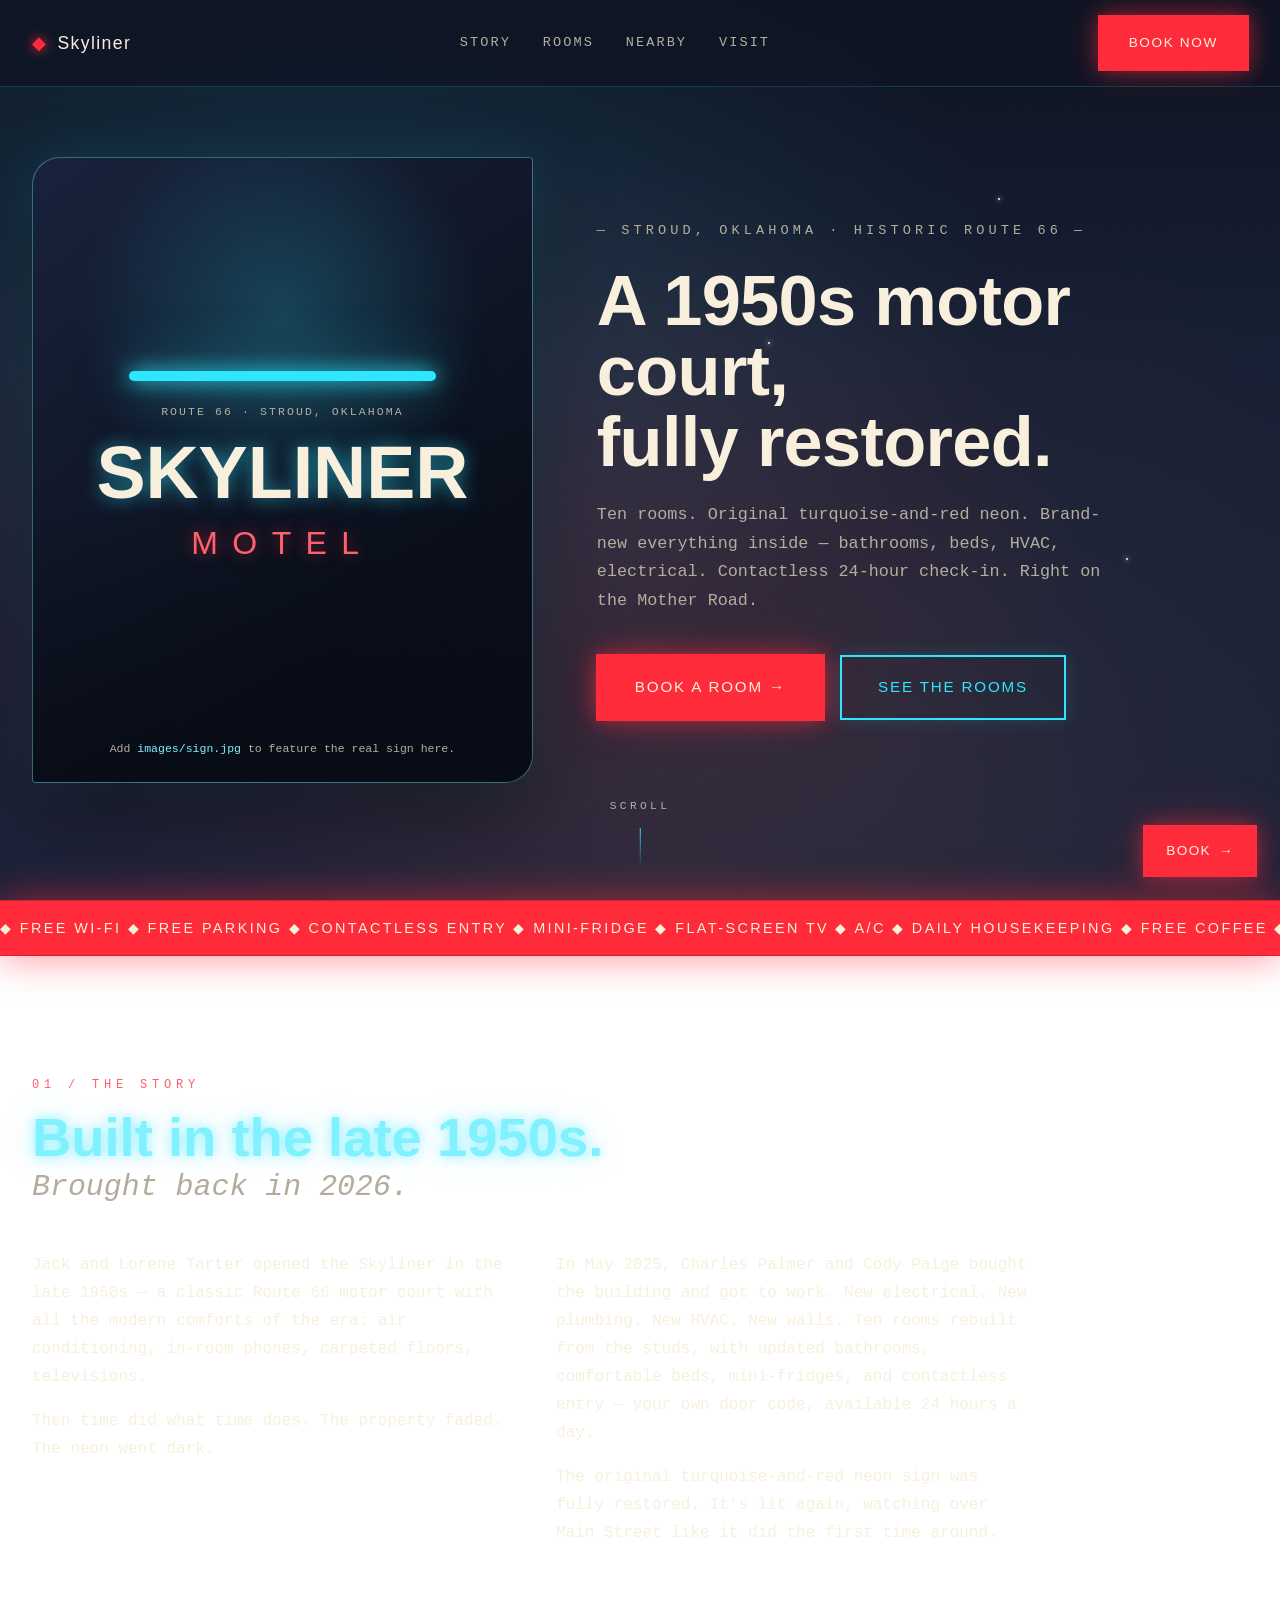
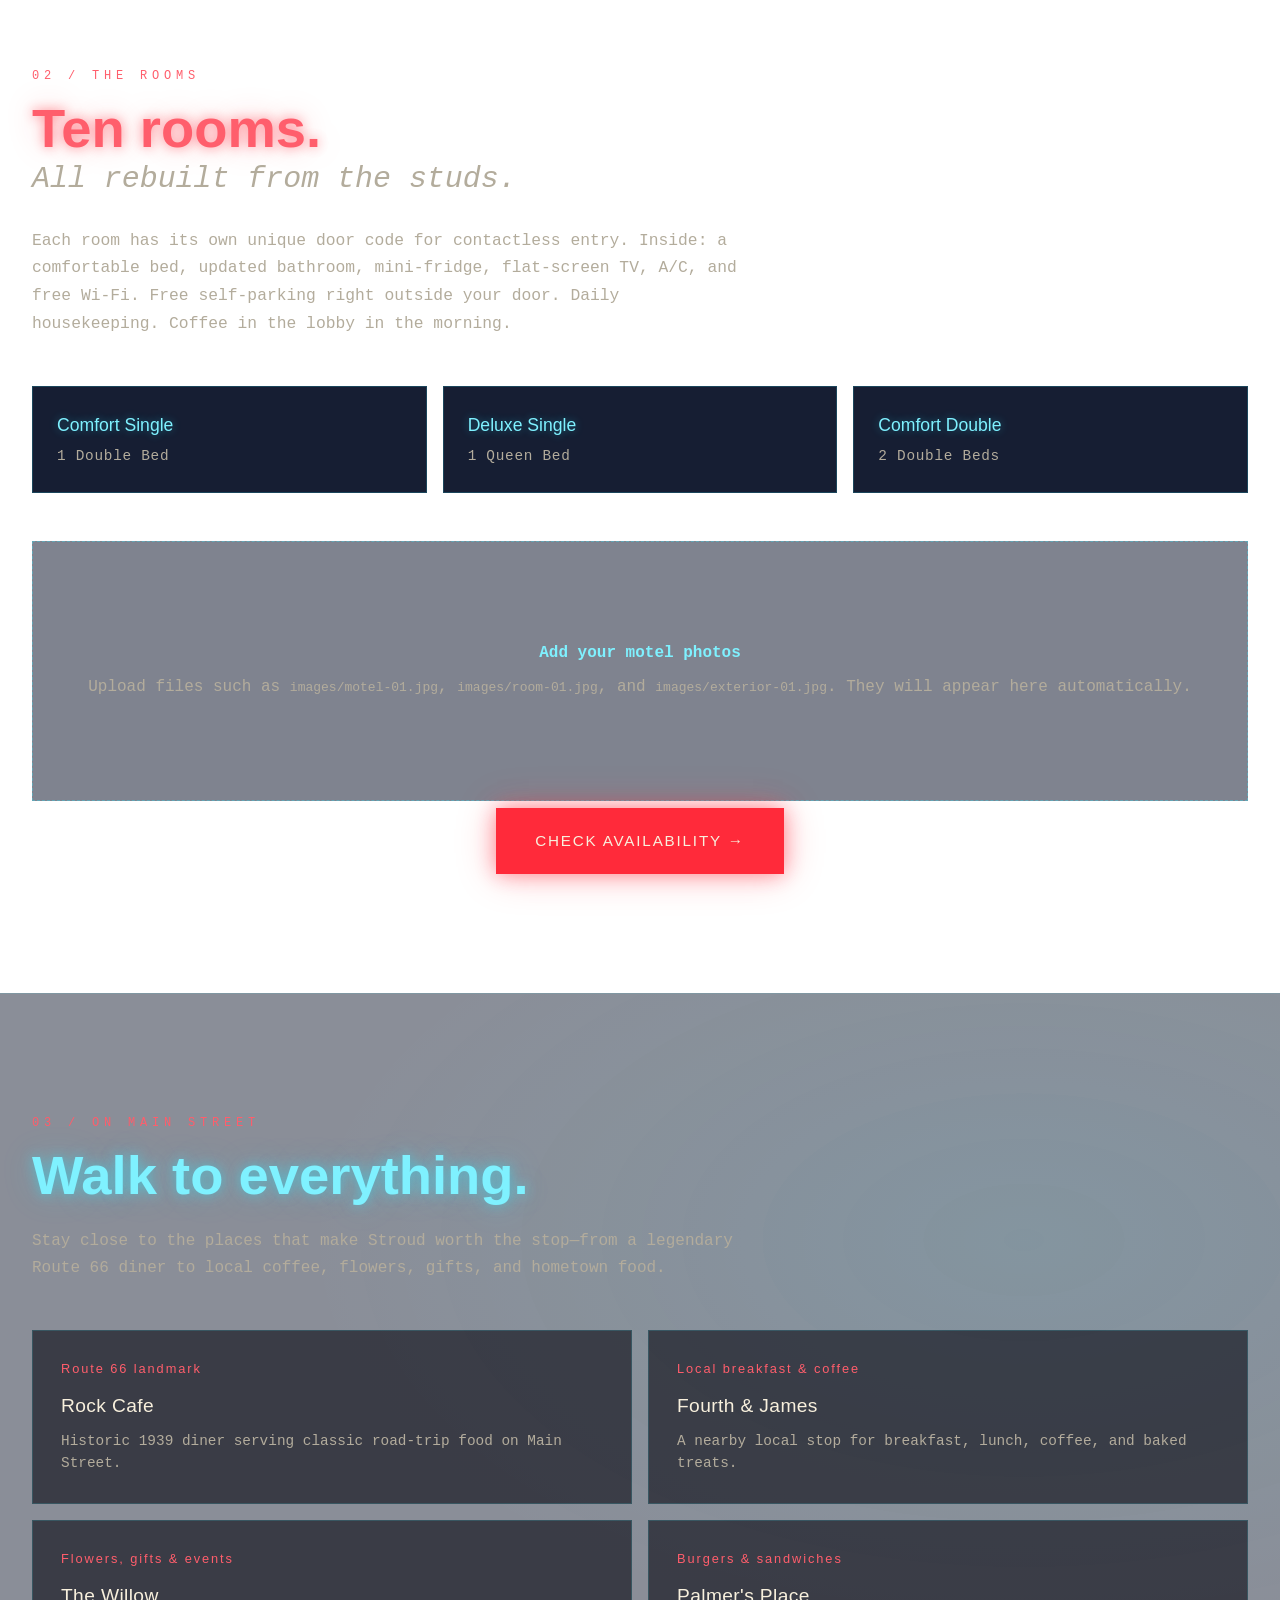
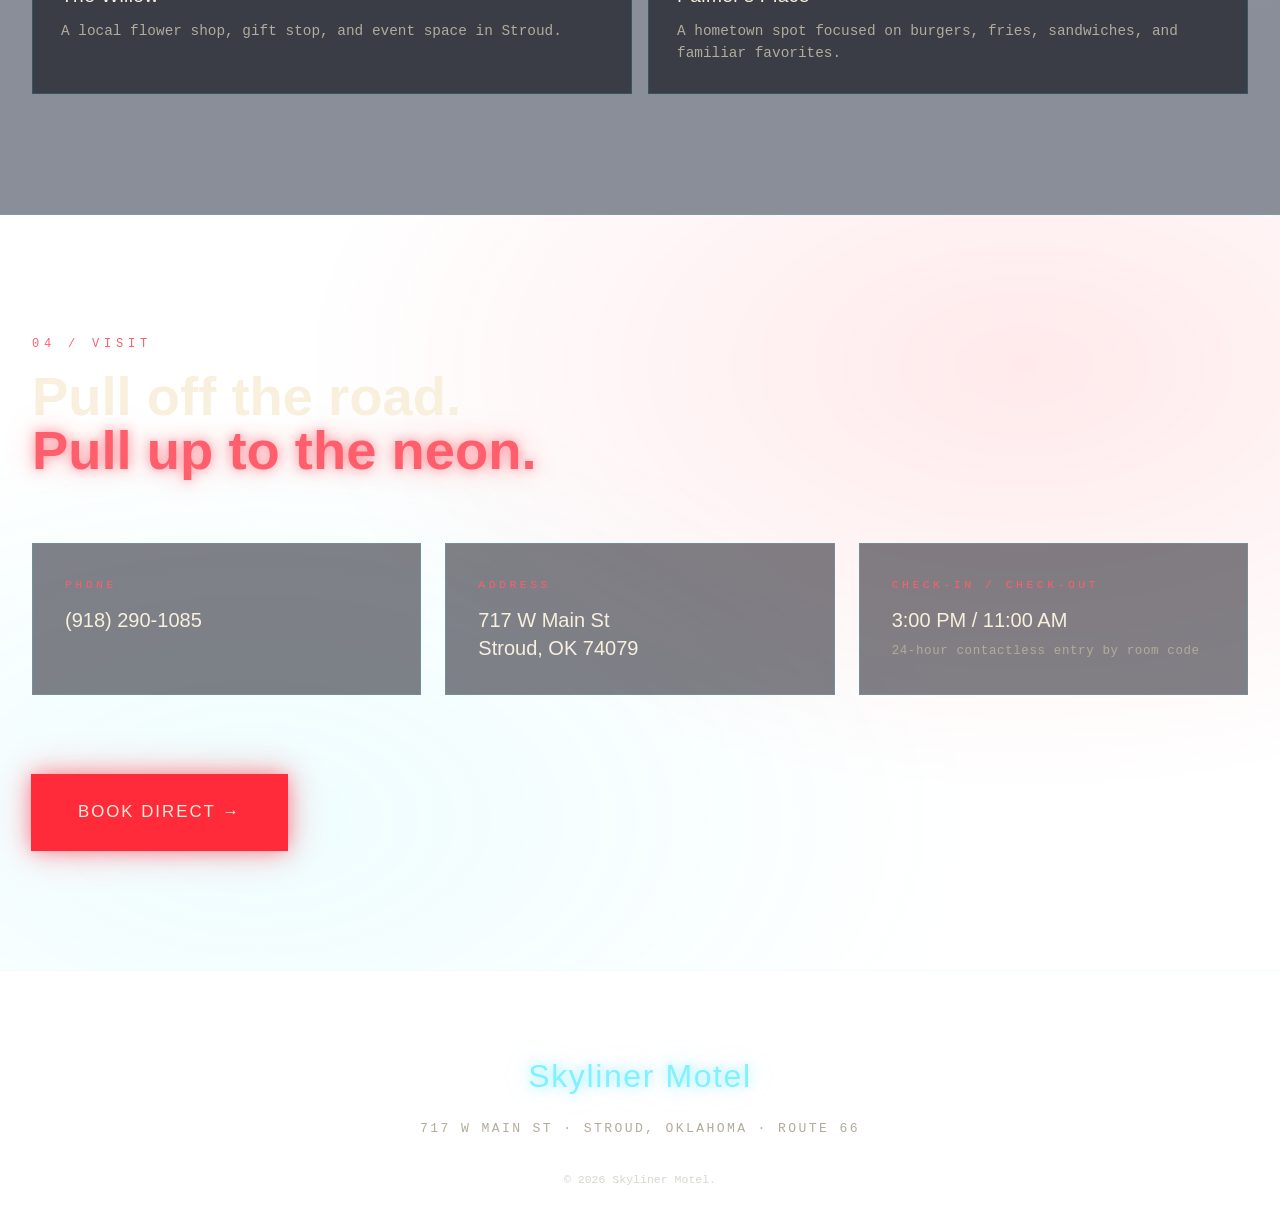
==== commit ee5ae90a: "Add files via upload" ====
--- a/index.html
+++ b/index.html
@@ -56,9 +56,14 @@
         <span class="star" style="--x:60%;--y:38%;--d:3s"></span>
       </div>
 
-      <!-- THE SIGN STAGE — replaced once you tell me how to source the image -->
-      <div class="sign-stage" id="sign-stage" role="img" aria-label="Skyliner Motel neon sign">
-        <!-- populated by script.js based on what's in /img/ folder -->
+      <div class="hero-photo" id="hero-photo" aria-label="Skyliner Motel exterior photo">
+        <img id="hero-image" alt="Skyliner Motel and its restored Route 66 sign" />
+        <div class="hero-photo__fallback" id="hero-photo-fallback">
+          <span class="hero-photo__eyebrow">Route 66 · Stroud, Oklahoma</span>
+          <strong>SKYLINER</strong>
+          <span>MOTEL</span>
+          <small>Add <code>images/sign.jpg</code> to feature the real sign here.</small>
+        </div>
       </div>
 
       <div class="hero__copy">
@@ -160,29 +165,29 @@
           <span class="neon neon--turquoise-soft">Walk to everything.</span>
         </h2>
         <p class="nearby__lede">
-          Stroud's stretch of Route 66 is wall-to-wall neon thanks to the town's Neon on Main project — 45+ custom signs lighting up the corridor. The Skyliner sits in the middle of it.
+          Stay close to the places that make Stroud worth the stop—from a legendary Route 66 diner to local coffee, flowers, gifts, and hometown food.
         </p>
 
         <div class="nearby__grid">
-          <a class="nearby__card" href="https://maps.google.com/?q=114+W+Main+St,+Stroud,+OK+74079" target="_blank" rel="noopener" data-track="nearby-rockcafe">
-            <p class="nearby__distance">0.4 mi</p>
+          <a class="nearby__card" href="https://maps.google.com/?q=Rock+Cafe,+114+W+Main+St,+Stroud,+OK+74079" target="_blank" rel="noopener" data-track="nearby-rockcafe">
+            <p class="nearby__distance">Route 66 landmark</p>
             <p class="nearby__name">Rock Cafe</p>
-            <p class="nearby__desc">The 1939 Route 66 diner. Show your Skyliner receipt — 10% off.</p>
-          </a>
-          <a class="nearby__card" href="https://maps.google.com/?q=Route+66+Spirit+of+America+Museum,+Stroud+OK" target="_blank" rel="noopener" data-track="nearby-museum">
-            <p class="nearby__distance">~0.5 mi</p>
-            <p class="nearby__name">Route 66 Spirit of America Museum</p>
-            <p class="nearby__desc">Local Route 66 history and memorabilia.</p>
-          </a>
-          <a class="nearby__card" href="https://maps.google.com/?q=Ed+Smalley+Centennial+Park,+Stroud+OK" target="_blank" rel="noopener" data-track="nearby-park">
-            <p class="nearby__distance">0.4 mi</p>
-            <p class="nearby__name">Ed Smalley Centennial Park</p>
-            <p class="nearby__desc">Home to the Route 66 Centennial Monument.</p>
-          </a>
-          <a class="nearby__card" href="https://maps.google.com/?q=Gathering+Grounds+Coffee,+Stroud+OK" target="_blank" rel="noopener" data-track="nearby-coffee">
-            <p class="nearby__distance">0.2 mi</p>
-            <p class="nearby__name">Gathering Grounds Coffee</p>
-            <p class="nearby__desc">A walk from your door for morning coffee.</p>
+            <p class="nearby__desc">Historic 1939 diner serving classic road-trip food on Main Street.</p>
+          </a>
+          <a class="nearby__card" href="https://maps.google.com/?q=Fourth+%26+James,+723+W+4th+St,+Stroud,+OK+74079" target="_blank" rel="noopener" data-track="nearby-fourth-james">
+            <p class="nearby__distance">Local breakfast & coffee</p>
+            <p class="nearby__name">Fourth &amp; James</p>
+            <p class="nearby__desc">A nearby local stop for breakfast, lunch, coffee, and baked treats.</p>
+          </a>
+          <a class="nearby__card" href="https://maps.google.com/?q=The+Willow+Event+Center+%26+Flower+Shop,+420+N+8th+Ave,+Stroud,+OK" target="_blank" rel="noopener" data-track="nearby-willow">
+            <p class="nearby__distance">Flowers, gifts & events</p>
+            <p class="nearby__name">The Willow</p>
+            <p class="nearby__desc">A local flower shop, gift stop, and event space in Stroud.</p>
+          </a>
+          <a class="nearby__card" href="https://maps.google.com/?q=Palmer%27s+Place,+Stroud,+OK+74079" target="_blank" rel="noopener" data-track="nearby-palmers">
+            <p class="nearby__distance">Burgers & sandwiches</p>
+            <p class="nearby__name">Palmer's Place</p>
+            <p class="nearby__desc">A hometown spot focused on burgers, fries, sandwiches, and familiar favorites.</p>
           </a>
         </div>
       </div>
@@ -199,7 +204,7 @@
         <div class="visit__grid">
           <div class="visit__card">
             <p class="visit__label">Phone</p>
-            <a class="visit__value" href="tel:+19182900637" data-track="phone">(918) 290-0637</a>
+            <a class="visit__value" href="tel:+19182901085" data-track="phone">(918) 290-1085</a>
           </div>
           <div class="visit__card">
             <p class="visit__label">Address</p>
--- a/style.css
+++ b/style.css
@@ -4,11 +4,11 @@
    ============================================================ */
 
 :root {
-  --ink:           #050510;
-  --ink-2:         #0a0a18;
-  --ink-3:         #12121f;
-  --bone:          #f5ecd9;
-  --bone-dim:      #9e9789;
+  --ink:           #0e1424;   /* deep dusk navy, not pure black */
+  --ink-2:         #161e33;   /* slightly lifted card background */
+  --ink-3:         #1f283f;   /* card hover / accent depth */
+  --bone:          #f8f0dd;   /* warmer bone for body text */
+  --bone-dim:      #b3ac9c;   /* lifted from #9e9789 for readability */
 
   --turquoise:     #2ee6ff;
   --turquoise-2:   #7ff1ff;
@@ -18,7 +18,8 @@
   --red-2:         #ff5e6c;
   --red-glow:      rgba(255, 42, 58, 0.55);
 
-  --pink:          #ff5fa8;  /* the pinkish underglow on the diamond */
+  --pink:          #ff5fa8;
+  --dusk-warm:     rgba(255, 140, 90, 0.05); /* horizon warm glow */
 
   --font-display:  'Bungee', sans-serif;
   --font-script:   'Monoton', cursive;
@@ -32,7 +33,10 @@
 
 body {
   font-family: var(--font-body);
-  background: var(--ink);
+  background:
+    radial-gradient(ellipse at 50% 110%, rgba(255, 140, 90, 0.06) 0%, transparent 60%),
+    linear-gradient(to bottom, #0c1220 0%, #161e33 40%, #1a2138 100%);
+  background-attachment: fixed;
   color: var(--bone);
   line-height: 1.6;
   overflow-x: hidden;
@@ -83,10 +87,10 @@
   z-index: 50;
   display: flex; align-items: center; justify-content: space-between;
   padding: 16px 32px;
-  background: rgba(5, 5, 16, 0.78);
-  backdrop-filter: blur(12px);
-  -webkit-backdrop-filter: blur(12px);
-  border-bottom: 1px solid rgba(46, 230, 255, 0.15);
+  background: rgba(14, 20, 36, 0.82);
+  backdrop-filter: blur(14px);
+  -webkit-backdrop-filter: blur(14px);
+  border-bottom: 1px solid rgba(46, 230, 255, 0.18);
 }
 
 .topbar__brand {
@@ -196,9 +200,9 @@
 .hero__sky {
   position: absolute; inset: 0;
   background:
-    radial-gradient(ellipse at 25% 30%, rgba(46, 230, 255, 0.10) 0%, transparent 50%),
-    radial-gradient(ellipse at 30% 60%, rgba(255, 42, 58, 0.08) 0%, transparent 55%),
-    radial-gradient(ellipse at 70% 80%, rgba(255, 95, 168, 0.05) 0%, transparent 50%);
+    radial-gradient(ellipse at 25% 30%, rgba(46, 230, 255, 0.12) 0%, transparent 50%),
+    radial-gradient(ellipse at 30% 60%, rgba(255, 42, 58, 0.10) 0%, transparent 55%),
+    radial-gradient(ellipse at 70% 80%, rgba(255, 140, 90, 0.06) 0%, transparent 50%);
   z-index: -1;
 }
 
@@ -219,101 +223,351 @@
 }
 
 /* ============================================================
-   THE SIGN — image with neon power-on animation
-   ============================================================ */
+   THE SIGN — pure CSS recreation matching the real Skyliner
+   
+   Real-sign structure (from bottom up, layered z-index):
+   - 2 black support posts behind everything
+   - Tall red diamond "arrow" pierces from top spike to bottom point
+   - Cream/yellow vertical panel sits in front, holds MOTEL letters
+   - 5 red-bordered letter boxes with white M-O-T-E-L on cream
+   - Teal parallelogram header (tilted up to the right) sits on top
+   - White cursive "Skyliner" inside the header
+   - NO VACANCY / VACANCY teal panel hangs below
+   ============================================================ */
+
 .sign-stage {
   position: relative;
-  display: flex;
-  justify-content: center;
-  align-items: center;
-  max-width: 420px;
+  width: 100%;
+  max-width: 380px;
+  aspect-ratio: 5 / 9;
   margin: 0 auto;
-}
-
-/* Glow halos behind the sign — turquoise on top, red lower */
+  filter: drop-shadow(0 0 60px rgba(46, 230, 255, 0.18))
+          drop-shadow(0 0 80px rgba(255, 42, 58, 0.14));
+  animation: sign-rise 1.2s cubic-bezier(.16,1,.3,1) 0.2s both;
+}
+
+@keyframes sign-rise {
+  from { opacity: 0; transform: translateY(30px) scale(0.96); }
+  to   { opacity: 1; transform: translateY(0) scale(1); }
+}
+
+/* Soft ambient glow halos behind the whole sign */
 .sign-stage::before,
 .sign-stage::after {
   content: '';
   position: absolute;
   border-radius: 50%;
-  filter: blur(60px);
+  filter: blur(70px);
   z-index: 0;
   opacity: 0;
-  animation: halo-on 2.4s ease-out 0.6s forwards, halo-pulse 6s ease-in-out 3s infinite;
+  pointer-events: none;
+  animation: halo-on 2.4s ease-out 0.8s forwards, halo-pulse 6s ease-in-out 3.5s infinite;
 }
 
 .sign-stage::before {
-  /* turquoise halo, upper-center */
-  width: 70%; height: 30%;
-  top: 15%; left: 15%;
+  /* turquoise halo around the header */
+  width: 85%; height: 22%;
+  top: 4%; left: 7%;
   background: var(--turquoise-glow);
 }
-
 .sign-stage::after {
-  /* red halo, around the diamond/arrow */
-  width: 90%; height: 70%;
-  top: 20%; left: 5%;
+  /* red halo along the arrow body */
+  width: 80%; height: 75%;
+  top: 12%; left: 18%;
   background: var(--red-glow);
-  animation-delay: 0.9s, 3.4s;
+  animation-delay: 1.1s, 4s;
 }
 
 @keyframes halo-on {
-  0% { opacity: 0; transform: scale(0.7); }
-  30% { opacity: 0.2; }
-  45% { opacity: 0; }
-  60% { opacity: 0.5; }
-  75% { opacity: 0.1; }
-  100% { opacity: 0.7; transform: scale(1); }
+  0%   { opacity: 0; transform: scale(0.7); }
+  30%  { opacity: 0.25; }
+  45%  { opacity: 0; }
+  60%  { opacity: 0.6; }
+  75%  { opacity: 0.15; }
+  100% { opacity: 0.65; transform: scale(1); }
 }
 
 @keyframes halo-pulse {
-  0%, 100% { opacity: 0.7; }
-  50% { opacity: 0.95; }
-}
-
-.sign-stage__img {
-  position: relative;
+  0%, 100% { opacity: 0.65; }
+  50%      { opacity: 0.9; }
+}
+
+/* Two black support posts running floor-to-ceiling behind the sign */
+.sign__posts {
+  position: absolute;
+  inset: 0;
   z-index: 1;
-  width: 100%;
-  height: auto;
-  /* Start dark — JS removes the .booting class once loaded */
-  filter: brightness(0.12) saturate(0.4);
-  animation: power-on 2.6s ease-out 0.3s forwards, neon-flicker 9s ease-in-out 4s infinite;
-  /* Drop-shadow gives a real-light feel that bleeds into the page */
-  will-change: filter;
-}
-
-/* The dramatic power-on sequence — like a real neon sign warming up */
-@keyframes power-on {
-  0%   { filter: brightness(0.12) saturate(0.4); }
-  10%  { filter: brightness(1.1)  saturate(1.2); }  /* first spark */
-  14%  { filter: brightness(0.15) saturate(0.4); }  /* off */
-  22%  { filter: brightness(1.3)  saturate(1.3); }  /* spark */
-  26%  { filter: brightness(0.2)  saturate(0.5); }  /* dim */
-  34%  { filter: brightness(1.1)  saturate(1.2); }  /* spark */
-  38%  { filter: brightness(0.4)  saturate(0.7); }  /* warming */
-  50%  { filter: brightness(1.2)  saturate(1.3); }  /* almost there */
-  60%  { filter: brightness(0.85) saturate(1.0); }  /* settling */
-  100% { filter: brightness(1.05) saturate(1.15)
-                drop-shadow(0 0 30px rgba(46, 230, 255, 0.35))
-                drop-shadow(0 0 60px rgba(255, 42, 58, 0.25)); }
-}
-
-/* After power-on, occasional flickers like real neon */
-@keyframes neon-flicker {
-  0%, 92%, 100% {
-    filter: brightness(1.05) saturate(1.15)
-            drop-shadow(0 0 30px rgba(46, 230, 255, 0.35))
-            drop-shadow(0 0 60px rgba(255, 42, 58, 0.25));
+  pointer-events: none;
+}
+.sign__posts::before,
+.sign__posts::after {
+  content: '';
+  position: absolute;
+  top: 8%;
+  bottom: -4%;
+  width: 4px;
+  background: linear-gradient(to bottom, #1a1f2e 0%, #0a0e18 100%);
+  box-shadow: 0 0 4px rgba(0,0,0,0.8);
+}
+.sign__posts::before { left: 32%; }
+.sign__posts::after  { left: 56%; }
+
+/* ============================================================
+   THE RED ARROW — tall vertical diamond, spike on top
+   Built as a single clip-path polygon from spike-tip to bottom-point
+   ============================================================ */
+.sign__arrow {
+  position: absolute;
+  left: 56%;          /* offset right of center, like real sign */
+  top: 2%;
+  width: 38%;
+  height: 92%;
+  transform: translateX(-50%);
+  z-index: 2;
+  pointer-events: none;
+  background: linear-gradient(to bottom,
+    #ff3845 0%,
+    #e62030 50%,
+    #c4181f 100%);
+  clip-path: polygon(
+    50%  0%,        /* spike tip */
+    52%  10%,
+    55%  18%,       /* shoulder right of spike */
+    100% 22%,       /* top-right corner of diamond */
+    62%  90%,       /* right side narrowing toward bottom point */
+    50%  100%,      /* bottom point */
+    38%  90%,       /* left side */
+    0%   22%,       /* top-left corner */
+    45%  18%,       /* shoulder left of spike */
+    48%  10%
+  );
+  opacity: 0;
+  animation: arrow-on 2.4s ease-out 0.6s forwards;
+  box-shadow:
+    0 0 24px rgba(255, 42, 58, 0.6),
+    0 0 60px rgba(255, 42, 58, 0.35);
+}
+
+/* The inner red neon outline that traces the edge */
+.sign__arrow::before {
+  content: '';
+  position: absolute;
+  inset: 0;
+  background:
+    linear-gradient(to bottom,
+      transparent 0%,
+      rgba(255, 200, 200, 0.25) 30%,
+      transparent 60%);
+  clip-path: polygon(
+    50%  0%,
+    52%  10%,
+    55%  18%,
+    100% 22%,
+    62%  90%,
+    50%  100%,
+    38%  90%,
+    0%   22%,
+    45%  18%,
+    48%  10%
+  );
+  pointer-events: none;
+}
+
+@keyframes arrow-on {
+  0%   { opacity: 0; }
+  10%  { opacity: 0.9; }
+  14%  { opacity: 0.1; }
+  22%  { opacity: 1; }
+  26%  { opacity: 0.2; }
+  38%  { opacity: 0.95; }
+  50%  { opacity: 0.4; }
+  100% { opacity: 1; }
+}
+
+/* ============================================================
+   THE CREAM PANEL — holds the MOTEL letters, sits in front of arrow
+   ============================================================ */
+.sign__panel {
+  position: absolute;
+  left: 38%;
+  top: 18%;
+  width: 30%;
+  height: 70%;
+  background: linear-gradient(to right,
+    #e8dba8 0%,
+    #f5e9b8 50%,
+    #d8c98c 100%);
+  border-top: 2px solid #b8a96e;
+  border-bottom: 2px solid #b8a96e;
+  z-index: 3;
+  opacity: 0;
+  animation: panel-on 1.2s ease-out 1s forwards;
+  box-shadow: 0 0 12px rgba(0,0,0,0.4);
+}
+
+@keyframes panel-on {
+  from { opacity: 0; }
+  to   { opacity: 1; }
+}
+
+/* ============================================================
+   MOTEL letters — red-bordered boxes on cream with white letters
+   Letters glow turquoise from the neon tubing inside
+   ============================================================ */
+.sign__motel {
+  position: absolute;
+  left: 38%;
+  top: 19%;
+  width: 30%;
+  height: 68%;
+  z-index: 4;
+  display: flex;
+  flex-direction: column;
+  justify-content: space-evenly;
+  align-items: center;
+  padding: 2% 0;
+}
+
+.sign__letter {
+  width: 72%;
+  aspect-ratio: 1;
+  background: #f5e9b8;
+  border: 3px solid #a52030;
+  display: grid;
+  place-items: center;
+  font-family: var(--font-display);
+  font-size: clamp(0.95rem, 3.2vw, 1.6rem);
+  color: #ffffff;
+  text-shadow:
+    0 0 2px #ffffff,
+    0 0 6px var(--turquoise),
+    0 0 12px var(--turquoise),
+    0 0 18px rgba(46, 230, 255, 0.6);
+  box-shadow:
+    0 0 4px rgba(165, 32, 48, 0.6),
+    inset 0 0 6px rgba(165, 32, 48, 0.2);
+  opacity: 0;
+  animation: letter-on 0.6s ease-out forwards;
+}
+
+.sign__letter:nth-child(1) { animation-delay: 1.6s; }
+.sign__letter:nth-child(2) { animation-delay: 1.75s; }
+.sign__letter:nth-child(3) { animation-delay: 1.9s; }
+.sign__letter:nth-child(4) { animation-delay: 2.05s; }
+.sign__letter:nth-child(5) { animation-delay: 2.2s; }
+
+@keyframes letter-on {
+  0%   { opacity: 0; }
+  40%  { opacity: 1; }
+  50%  { opacity: 0.3; }
+  60%  { opacity: 1; }
+  70%  { opacity: 0.5; }
+  100% { opacity: 1; }
+}
+
+/* ============================================================
+   THE SKYLINER HEADER — teal parallelogram tilted up-right
+   ============================================================ */
+.sign__header {
+  position: absolute;
+  top: 4%;
+  left: 6%;
+  right: 6%;
+  height: 14%;
+  z-index: 5;
+  transform: skewX(-14deg) rotate(-4deg);
+  background: linear-gradient(to bottom,
+    #2bb8c9 0%,
+    #1a9eac 100%);
+  border-top: 3px solid #4dd6e8;
+  border-bottom: 3px solid #178a96;
+  box-shadow:
+    0 0 16px rgba(46, 230, 255, 0.5),
+    0 0 32px rgba(46, 230, 255, 0.3),
+    inset 0 -2px 4px rgba(0,0,0,0.2);
+  display: grid;
+  place-items: center;
+  opacity: 0;
+  animation: header-on 2s ease-out 2.4s forwards;
+}
+
+.sign__header-text {
+  transform: skewX(14deg) rotate(4deg); /* un-skew */
+  font-family: var(--font-script);
+  font-size: clamp(1.4rem, 5.2vw, 2.4rem);
+  color: #ffffff;
+  letter-spacing: 0.02em;
+  text-shadow:
+    0 0 3px #ffffff,
+    0 0 8px var(--turquoise-2),
+    0 0 16px var(--turquoise),
+    0 0 24px var(--turquoise),
+    0 0 36px rgba(46, 230, 255, 0.8);
+  animation: skyliner-flicker 9s ease-in-out 4.5s infinite;
+}
+
+@keyframes header-on {
+  0%   { opacity: 0; }
+  20%  { opacity: 0.4; }
+  30%  { opacity: 0; }
+  45%  { opacity: 0.9; }
+  55%  { opacity: 0.2; }
+  100% { opacity: 1; }
+}
+
+@keyframes skyliner-flicker {
+  0%, 90%, 100% {
+    text-shadow:
+      0 0 3px #ffffff,
+      0 0 8px var(--turquoise-2),
+      0 0 16px var(--turquoise),
+      0 0 24px var(--turquoise),
+      0 0 36px rgba(46, 230, 255, 0.8);
   }
-  93% { filter: brightness(0.6) saturate(0.9); }
-  94% { filter: brightness(1.1) saturate(1.2)
-                drop-shadow(0 0 30px rgba(46, 230, 255, 0.35))
-                drop-shadow(0 0 60px rgba(255, 42, 58, 0.25)); }
-  95% { filter: brightness(0.7) saturate(0.9); }
-  96% { filter: brightness(1.05) saturate(1.15)
-                drop-shadow(0 0 30px rgba(46, 230, 255, 0.35))
-                drop-shadow(0 0 60px rgba(255, 42, 58, 0.25)); }
+  91% { text-shadow: 0 0 2px #ffffff; opacity: 0.6; }
+  92% {
+    text-shadow:
+      0 0 3px #ffffff,
+      0 0 8px var(--turquoise-2),
+      0 0 16px var(--turquoise);
+    opacity: 1;
+  }
+  93% { opacity: 0.5; }
+  94% { opacity: 1; }
+}
+
+/* ============================================================
+   THE VACANCY PANEL — small teal sign hanging below
+   ============================================================ */
+.sign__vacancy {
+  position: absolute;
+  left: 30%;
+  bottom: 0;
+  width: 38%;
+  padding: 3% 0;
+  background: linear-gradient(to bottom, #2bb8c9 0%, #1a9eac 100%);
+  border: 2px solid #178a96;
+  text-align: center;
+  font-family: var(--font-display);
+  font-size: clamp(0.55rem, 1.6vw, 0.8rem);
+  letter-spacing: 0.15em;
+  color: #ffffff;
+  text-shadow: 0 0 6px rgba(255,255,255,0.6), 0 0 12px var(--turquoise);
+  z-index: 6;
+  opacity: 0;
+  animation: vacancy-on 1s ease-out 3s forwards;
+  box-shadow: 0 4px 12px rgba(0,0,0,0.4);
+}
+
+@keyframes vacancy-on {
+  to { opacity: 1; }
+}
+
+@media (max-width: 900px) {
+  .sign-stage {
+    max-width: 240px;
+    margin-top: 20px;
+  }
 }
 
 /* ============================================================
@@ -623,10 +877,10 @@
 .nearby {
   padding: 120px 32px;
   background:
-    radial-gradient(ellipse at 80% 30%, rgba(46, 230, 255, 0.06) 0%, transparent 50%),
-    var(--ink-2);
-  border-top: 1px solid rgba(46, 230, 255, 0.08);
-  border-bottom: 1px solid rgba(46, 230, 255, 0.08);
+    radial-gradient(ellipse at 80% 30%, rgba(46, 230, 255, 0.07) 0%, transparent 50%),
+    rgba(22, 30, 51, 0.5);
+  border-top: 1px solid rgba(46, 230, 255, 0.1);
+  border-bottom: 1px solid rgba(46, 230, 255, 0.1);
 }
 
 .nearby__inner { max-width: var(--max); margin: 0 auto; }
@@ -693,9 +947,8 @@
 .visit {
   padding: 120px 32px;
   background:
-    radial-gradient(ellipse at 80% 20%, rgba(255, 42, 58, 0.08) 0%, transparent 50%),
-    radial-gradient(ellipse at 20% 80%, rgba(46, 230, 255, 0.06) 0%, transparent 50%),
-    var(--ink);
+    radial-gradient(ellipse at 80% 20%, rgba(255, 42, 58, 0.10) 0%, transparent 50%),
+    radial-gradient(ellipse at 20% 80%, rgba(46, 230, 255, 0.08) 0%, transparent 50%);
 }
 
 .visit__inner { max-width: var(--max); margin: 0 auto; }
@@ -854,10 +1107,127 @@
     animation-iteration-count: 1 !important;
     transition-duration: 0.01ms !important;
   }
-  .sign-stage__img {
-    filter: brightness(1.05) saturate(1.15)
-            drop-shadow(0 0 30px rgba(46, 230, 255, 0.35))
-            drop-shadow(0 0 60px rgba(255, 42, 58, 0.25)) !important;
+  .sign__letter,
+  .sign__header,
+  .sign__arrow,
+  .sign__panel,
+  .sign__vacancy,
+  .sign-stage::before,
+  .sign-stage::after {
+    opacity: 1 !important;
   }
   .marquee__track { animation: none; }
 }
+
+
+/* ============================================================
+   REAL PHOTO HERO — replaces the CSS-drawn sign
+   ============================================================ */
+.hero-photo {
+  position: relative;
+  width: 100%;
+  max-width: 520px;
+  aspect-ratio: 4 / 5;
+  margin: 0 auto;
+  overflow: hidden;
+  border: 1px solid rgba(127, 241, 255, 0.38);
+  border-radius: 28px 4px 28px 4px;
+  background:
+    radial-gradient(circle at 50% 25%, rgba(46,230,255,.2), transparent 38%),
+    linear-gradient(145deg, #17213a, #080d18 72%);
+  box-shadow: 0 30px 80px rgba(0,0,0,.45), 0 0 50px rgba(46,230,255,.12);
+  animation: sign-rise 1.1s cubic-bezier(.16,1,.3,1) .15s both;
+}
+.hero-photo::after {
+  content: '';
+  position: absolute;
+  inset: 0;
+  pointer-events: none;
+  background: linear-gradient(to top, rgba(5,8,16,.5), transparent 45%);
+}
+.hero-photo img {
+  width: 100%;
+  height: 100%;
+  object-fit: cover;
+  display: none;
+}
+.hero-photo.has-image img { display: block; }
+.hero-photo.has-image .hero-photo__fallback { display: none; }
+.hero-photo__fallback {
+  position: absolute;
+  inset: 0;
+  z-index: 1;
+  display: flex;
+  flex-direction: column;
+  justify-content: center;
+  align-items: center;
+  padding: 36px;
+  text-align: center;
+}
+.hero-photo__fallback::before {
+  content: '';
+  width: 72%;
+  height: 10px;
+  margin-bottom: 22px;
+  border-radius: 999px;
+  background: var(--turquoise);
+  box-shadow: 0 0 20px var(--turquoise), 0 0 55px var(--turquoise-glow);
+}
+.hero-photo__eyebrow {
+  margin-bottom: 18px;
+  color: var(--bone-dim);
+  font-size: .72rem;
+  letter-spacing: .18em;
+  text-transform: uppercase;
+}
+.hero-photo__fallback strong {
+  font-family: var(--font-display);
+  font-size: clamp(2.2rem, 7vw, 4.6rem);
+  line-height: .9;
+  color: var(--bone);
+  text-shadow: 0 0 18px var(--turquoise-glow);
+}
+.hero-photo__fallback > span:not(.hero-photo__eyebrow) {
+  margin-top: 12px;
+  font-family: var(--font-display);
+  font-size: clamp(1.15rem, 3vw, 2rem);
+  letter-spacing: .45em;
+  color: var(--red-2);
+  text-shadow: 0 0 16px var(--red-glow);
+}
+.hero-photo__fallback small {
+  position: absolute;
+  left: 24px;
+  right: 24px;
+  bottom: 24px;
+  color: var(--bone-dim);
+  font-size: .72rem;
+}
+.hero-photo__fallback code { color: var(--turquoise-2); }
+
+.gallery__item figcaption {
+  position: absolute;
+  left: 0; right: 0; bottom: 0;
+  z-index: 2;
+  padding: 42px 16px 14px;
+  background: linear-gradient(transparent, rgba(4,7,14,.86));
+  color: var(--bone);
+  font-size: .78rem;
+  letter-spacing: .04em;
+}
+.gallery__empty {
+  grid-column: 1 / -1;
+  min-height: 260px;
+  display: grid;
+  place-items: center;
+  text-align: center;
+  padding: 32px;
+  border: 1px dashed rgba(46,230,255,.35);
+  background: rgba(22,30,51,.55);
+  color: var(--bone-dim);
+}
+.gallery__empty strong { display:block; color:var(--turquoise-2); margin-bottom:8px; }
+
+@media (max-width: 900px) {
+  .hero-photo { max-width: 460px; aspect-ratio: 5 / 4; }
+}
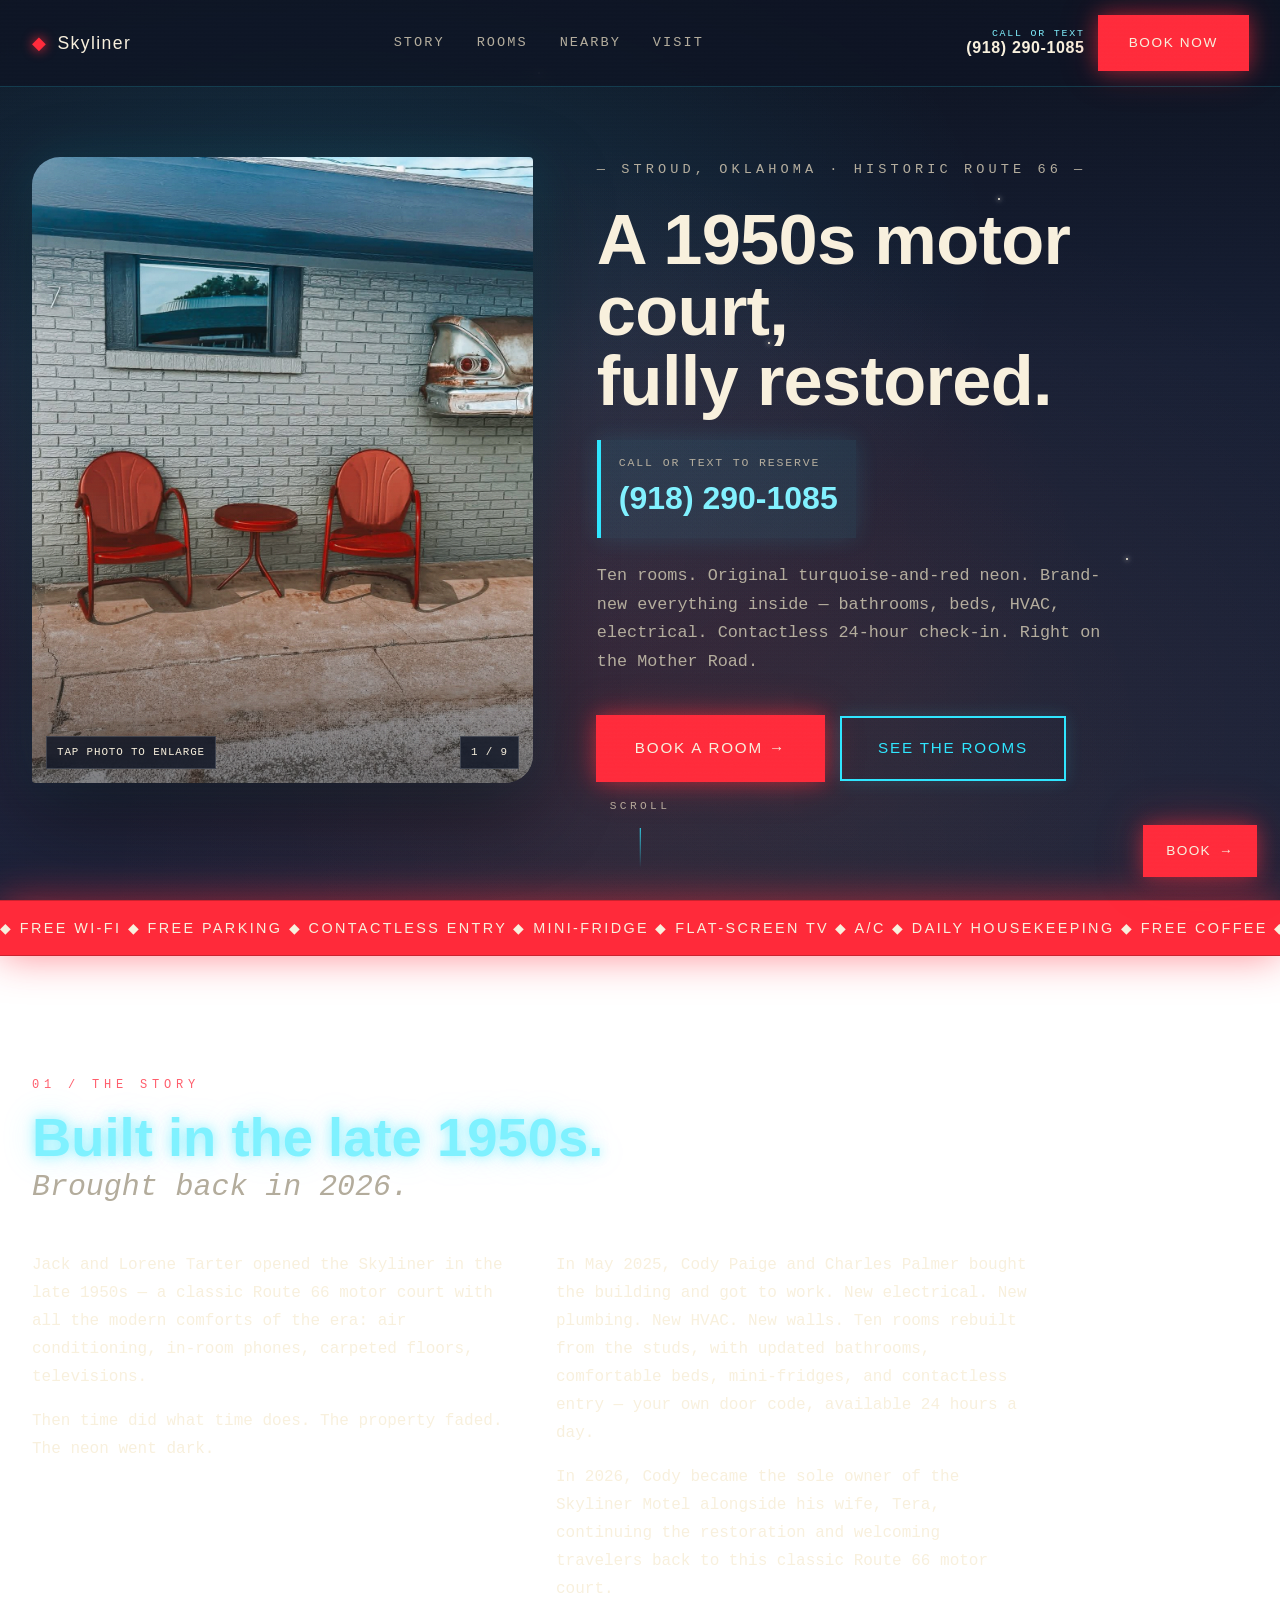
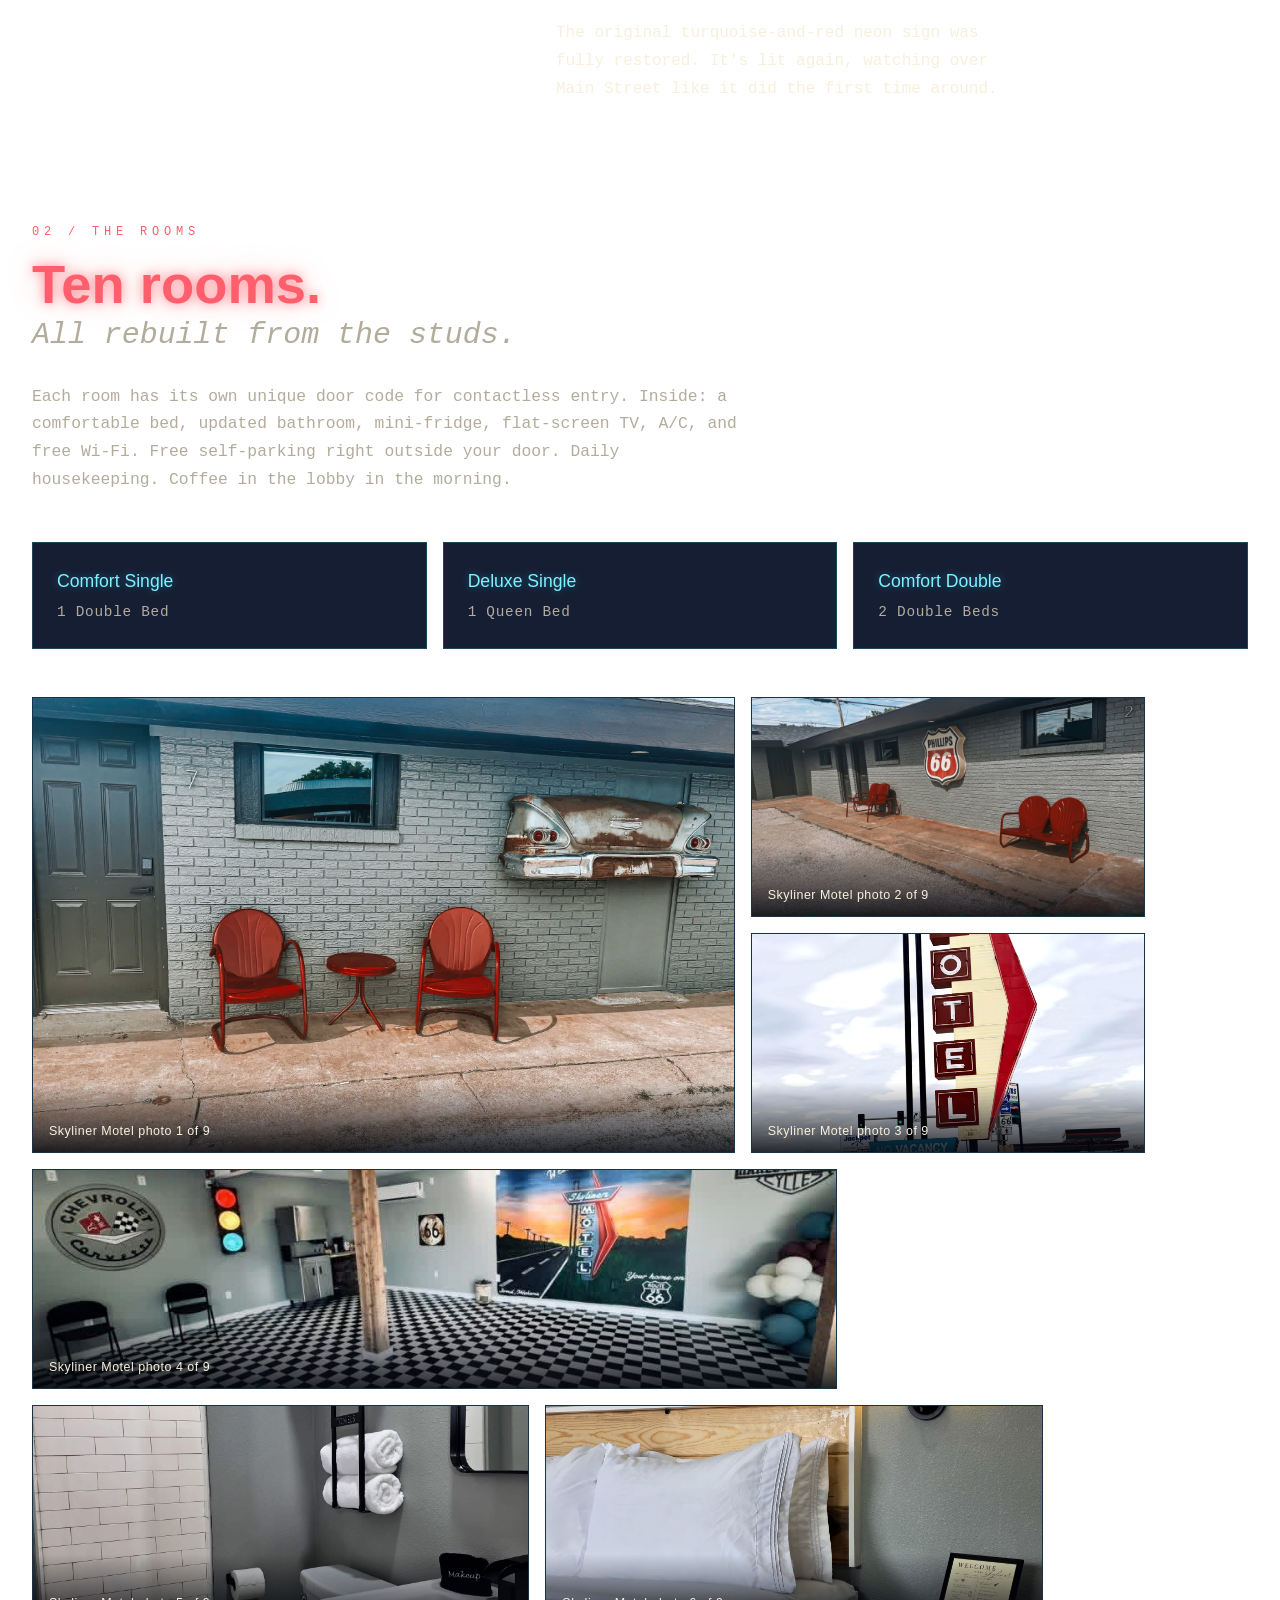
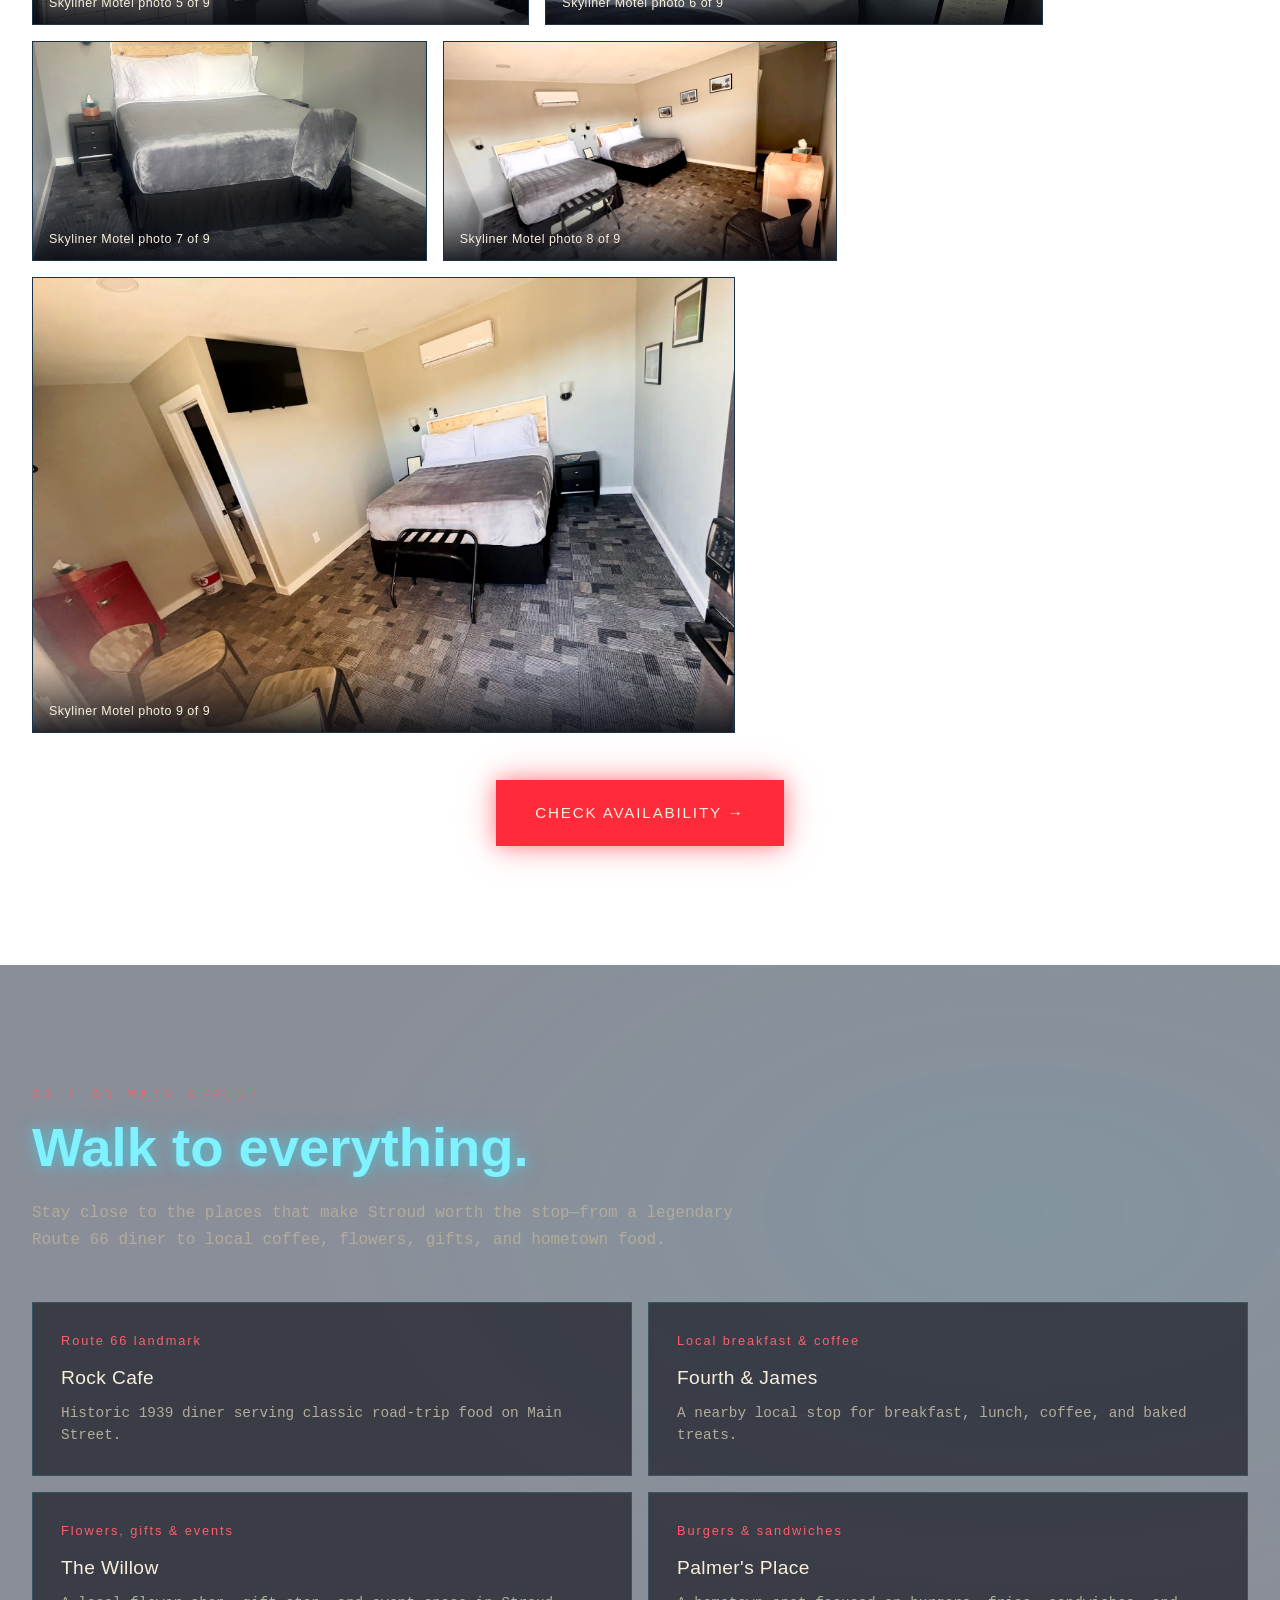
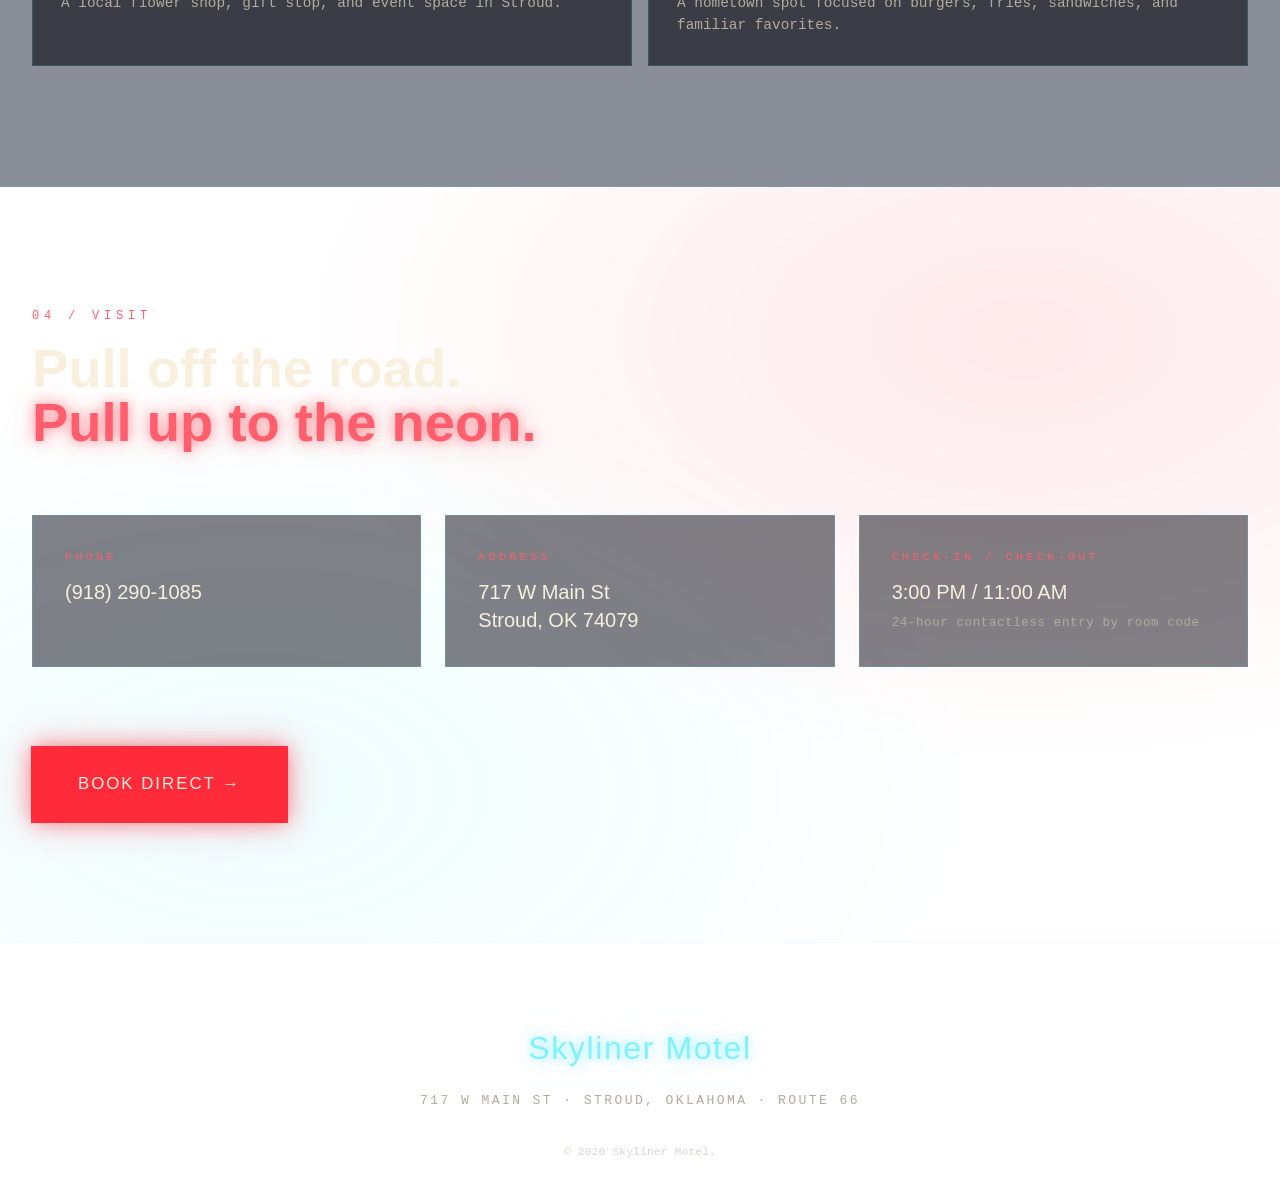
==== commit 8ddfeaff: "Add files via upload" ====
--- a/index.html
+++ b/index.html
@@ -36,12 +36,18 @@
       <a href="#nearby">Nearby</a>
       <a href="#visit">Visit</a>
     </nav>
-    <a class="btn btn--primary topbar__cta"
-       href="https://us2.cloudbeds.com/reservation/PmV5Jg"
-       target="_blank" rel="noopener"
-       data-track="book-topbar">
-      Book Now
-    </a>
+    <div class="topbar__actions">
+      <a class="topbar__phone" href="tel:+19182901085" data-track="phone-topbar" aria-label="Call Skyliner Motel at 918-290-1085">
+        <span class="topbar__phone-label">Call or text</span>
+        <strong>(918) 290-1085</strong>
+      </a>
+      <a class="btn btn--primary topbar__cta"
+         href="https://us2.cloudbeds.com/reservation/PmV5Jg"
+         target="_blank" rel="noopener"
+         data-track="book-topbar">
+        Book Now
+      </a>
+    </div>
   </header>
 
   <main id="main">
@@ -56,19 +62,25 @@
         <span class="star" style="--x:60%;--y:38%;--d:3s"></span>
       </div>
 
-      <div class="hero-photo" id="hero-photo" aria-label="Skyliner Motel exterior photo">
-        <img id="hero-image" alt="Skyliner Motel and its restored Route 66 sign" />
+      <button class="hero-photo" id="hero-photo" type="button" aria-label="Open current Skyliner Motel photo in a larger view">
+        <img id="hero-image" alt="Skyliner Motel photo" />
+        <span class="hero-photo__hint">Tap photo to enlarge</span>
+        <span class="hero-photo__counter" id="hero-photo-counter" aria-live="polite"></span>
         <div class="hero-photo__fallback" id="hero-photo-fallback">
           <span class="hero-photo__eyebrow">Route 66 · Stroud, Oklahoma</span>
           <strong>SKYLINER</strong>
           <span>MOTEL</span>
           <small>Add <code>images/sign.jpg</code> to feature the real sign here.</small>
         </div>
-      </div>
+      </button>
 
       <div class="hero__copy">
         <p class="hero__kicker">— Stroud, Oklahoma · Historic Route 66 —</p>
         <h1 class="hero__title">A 1950s motor court,<br/>fully restored.</h1>
+        <a class="hero__phone" href="tel:+19182901085" data-track="phone-hero">
+          <span>Call or text to reserve</span>
+          <strong>(918) 290-1085</strong>
+        </a>
         <p class="hero__lede">
           Ten rooms. Original turquoise-and-red neon. Brand-new everything inside — bathrooms, beds, HVAC, electrical. Contactless 24-hour check-in. Right on the Mother Road.
         </p>
@@ -110,7 +122,8 @@
             <p>Then time did what time does. The property faded. The neon went dark.</p>
           </div>
           <div class="story__col">
-            <p>In May 2025, Charles Palmer and Cody Paige bought the building and got to work. New electrical. New plumbing. New HVAC. New walls. Ten rooms rebuilt from the studs, with updated bathrooms, comfortable beds, mini-fridges, and contactless entry — your own door code, available 24 hours a day.</p>
+            <p>In May 2025, Cody Paige and Charles Palmer bought the building and got to work. New electrical. New plumbing. New HVAC. New walls. Ten rooms rebuilt from the studs, with updated bathrooms, comfortable beds, mini-fridges, and contactless entry — your own door code, available 24 hours a day.</p>
+            <p>In 2026, Cody became the sole owner of the Skyliner Motel alongside his wife, Tera, continuing the restoration and welcoming travelers back to this classic Route 66 motor court.</p>
             <p>The original turquoise-and-red neon sign was fully restored. It's lit again, watching over Main Street like it did the first time around.</p>
           </div>
         </div>
@@ -238,6 +251,14 @@
     <span class="float-book__arrow">→</span>
   </a>
 
+  <div class="lightbox" id="lightbox" aria-hidden="true" role="dialog" aria-modal="true" aria-label="Motel photo viewer">
+    <button class="lightbox__close" id="lightbox-close" type="button" aria-label="Close photo viewer">×</button>
+    <button class="lightbox__nav lightbox__nav--prev" id="lightbox-prev" type="button" aria-label="Previous photo">‹</button>
+    <img class="lightbox__image" id="lightbox-image" alt="Enlarged Skyliner Motel photo" />
+    <button class="lightbox__nav lightbox__nav--next" id="lightbox-next" type="button" aria-label="Next photo">›</button>
+    <p class="lightbox__caption" id="lightbox-caption"></p>
+  </div>
+
   <footer class="footer">
     <div class="footer__inner">
       <div class="footer__brand">
--- a/style.css
+++ b/style.css
@@ -1231,3 +1231,93 @@
 @media (max-width: 900px) {
   .hero-photo { max-width: 460px; aspect-ratio: 5 / 4; }
 }
+
+/* ============================================================
+   CONTACT-FIRST HEADER, ROTATING HERO & LIGHTBOX
+   ============================================================ */
+.topbar__actions { display: flex; align-items: center; gap: 14px; }
+.topbar__phone {
+  display: flex; flex-direction: column; align-items: flex-end;
+  line-height: 1.15; color: var(--bone);
+}
+.topbar__phone-label {
+  color: var(--turquoise-2); text-transform: uppercase;
+  font-size: .62rem; letter-spacing: .18em;
+}
+.topbar__phone strong { font-family: var(--font-display); font-size: 1rem; letter-spacing: .04em; }
+.topbar__phone:hover strong { color: var(--turquoise-2); }
+
+.hero__phone {
+  display: inline-flex; flex-direction: column; align-items: flex-start;
+  margin: 0 0 24px; padding: 14px 18px;
+  border-left: 4px solid var(--turquoise);
+  background: rgba(46,230,255,.08);
+  box-shadow: 0 0 22px rgba(46,230,255,.12);
+}
+.hero__phone span { color: var(--bone-dim); text-transform: uppercase; letter-spacing: .16em; font-size: .72rem; }
+.hero__phone strong { font-family: var(--font-display); font-size: clamp(1.45rem, 3vw, 2rem); color: var(--turquoise-2); }
+.hero__phone:hover { background: rgba(46,230,255,.14); }
+
+.hero-photo { cursor: zoom-in; border: 0; padding: 0; color: inherit; font: inherit; }
+.hero-photo img { transition: opacity .36s ease, transform .8s ease; }
+.hero-photo:hover img { transform: scale(1.025); }
+.hero-photo img.is-changing { opacity: 0; }
+.hero-photo__hint,
+.hero-photo__counter {
+  position: absolute; z-index: 3; bottom: 14px;
+  padding: 7px 10px; background: rgba(14,20,36,.82);
+  border: 1px solid rgba(255,255,255,.15); color: var(--bone);
+  font-size: .68rem; letter-spacing: .08em; text-transform: uppercase;
+  backdrop-filter: blur(8px);
+}
+.hero-photo__hint { left: 14px; }
+.hero-photo__counter { right: 14px; }
+.hero-photo:not(.has-image) .hero-photo__hint,
+.hero-photo:not(.has-image) .hero-photo__counter { display: none; }
+
+.gallery__button { width: 100%; height: 100%; border: 0; padding: 0; background: none; color: inherit; cursor: zoom-in; text-align: left; }
+
+body.lightbox-open { overflow: hidden; }
+.lightbox {
+  position: fixed; inset: 0; z-index: 1000; display: none;
+  align-items: center; justify-content: center;
+  padding: 64px 72px 80px; background: rgba(4,7,14,.94);
+  backdrop-filter: blur(12px);
+}
+.lightbox.is-open { display: flex; }
+.lightbox__image {
+  max-width: min(1100px, 90vw); max-height: 82vh;
+  width: auto; height: auto; object-fit: contain;
+  box-shadow: 0 20px 80px rgba(0,0,0,.7);
+}
+.lightbox__close,
+.lightbox__nav {
+  position: absolute; border: 1px solid rgba(255,255,255,.3);
+  background: rgba(14,20,36,.82); color: white; cursor: pointer;
+  display: grid; place-items: center;
+}
+.lightbox__close { top: 18px; right: 22px; width: 48px; height: 48px; font-size: 2rem; }
+.lightbox__nav { top: 50%; transform: translateY(-50%); width: 52px; height: 72px; font-size: 3rem; }
+.lightbox__nav--prev { left: 12px; }
+.lightbox__nav--next { right: 12px; }
+.lightbox__caption { position: absolute; bottom: 24px; left: 24px; right: 24px; text-align: center; color: var(--bone-dim); }
+.lightbox button:hover { border-color: var(--turquoise); color: var(--turquoise-2); }
+
+@media (max-width: 980px) {
+  .topbar__nav { display: none; }
+}
+@media (max-width: 720px) {
+  .topbar { gap: 10px; }
+  .topbar__name { display: none; }
+  .topbar__actions { gap: 8px; }
+  .topbar__phone-label { display: none; }
+  .topbar__phone strong { font-size: .82rem; }
+  .topbar__cta { padding: 10px 12px; font-size: .7rem; }
+  .hero { padding-top: 112px; }
+  .hero__phone { align-items: center; }
+  .lightbox { padding: 70px 12px 84px; }
+  .lightbox__nav { width: 42px; height: 58px; font-size: 2.3rem; background: rgba(14,20,36,.7); }
+  .lightbox__nav--prev { left: 4px; }
+  .lightbox__nav--next { right: 4px; }
+  .lightbox__image { max-width: 96vw; max-height: 76vh; }
+}
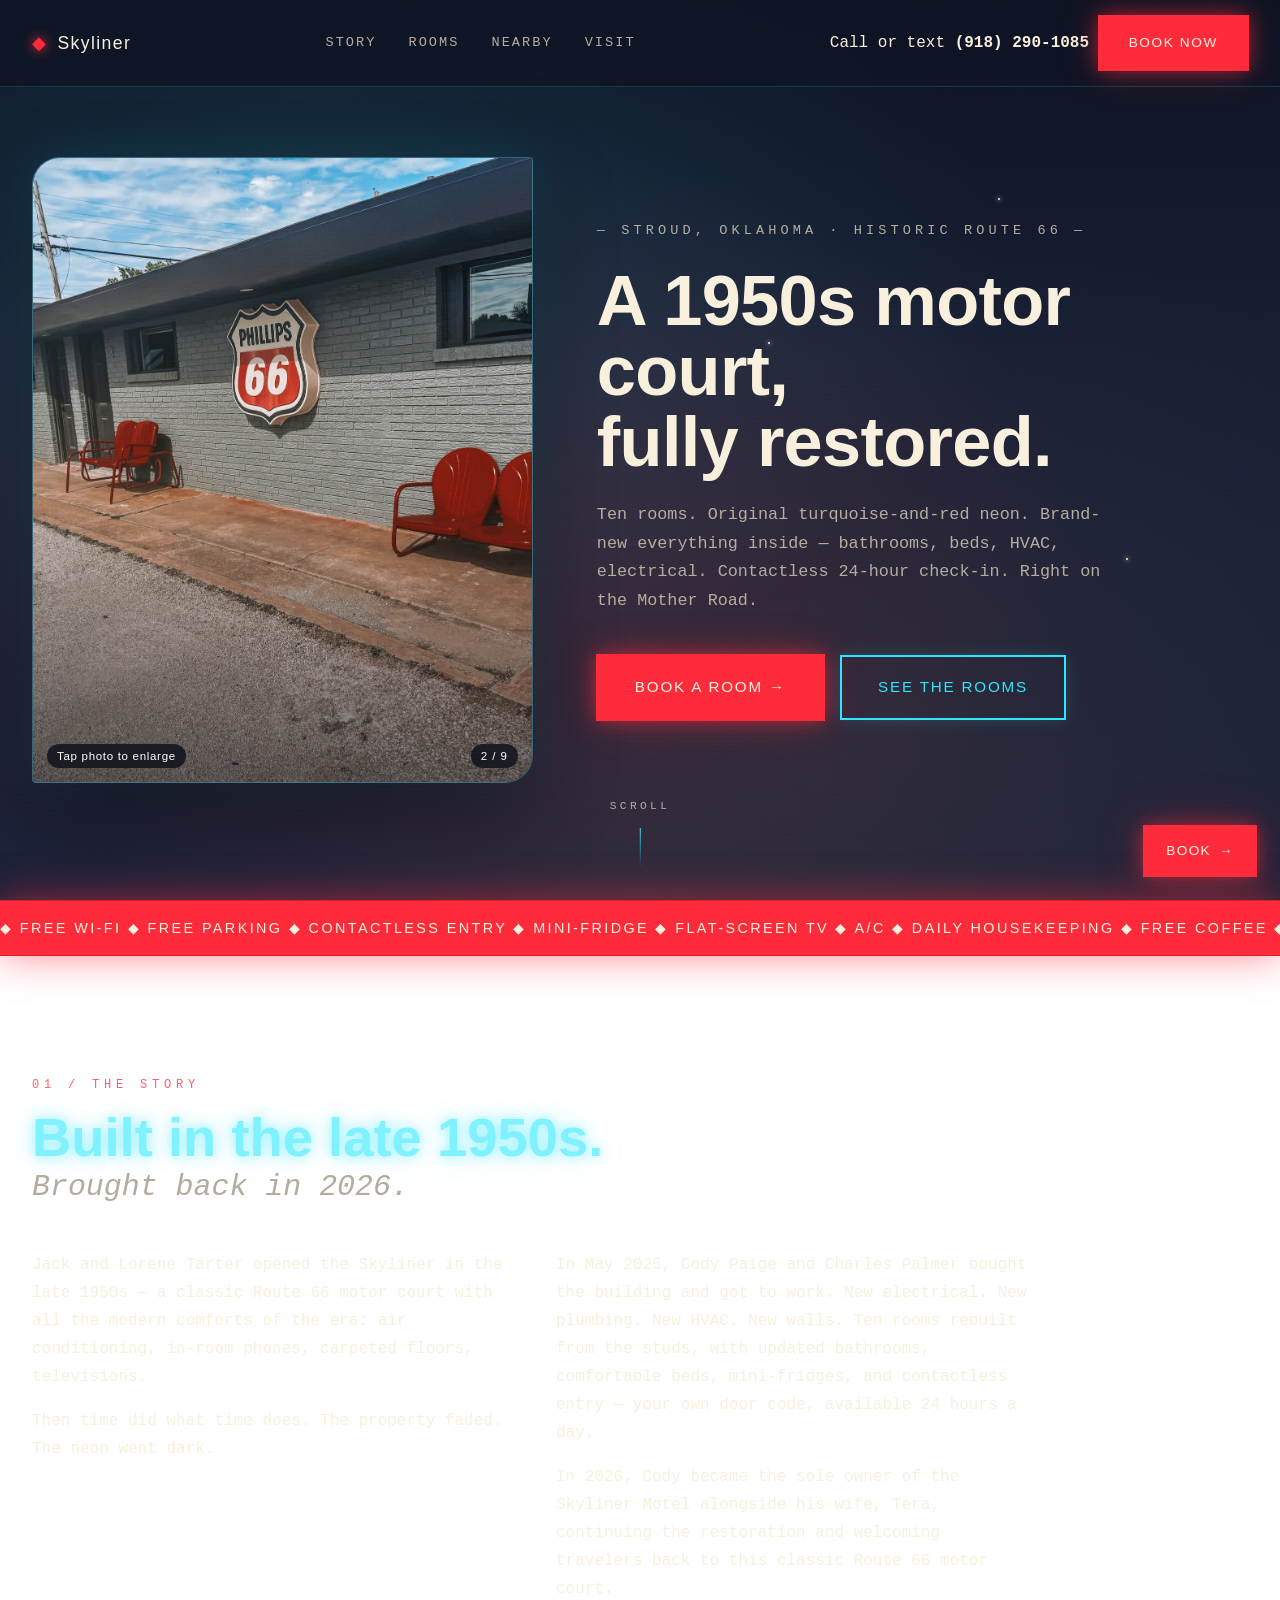
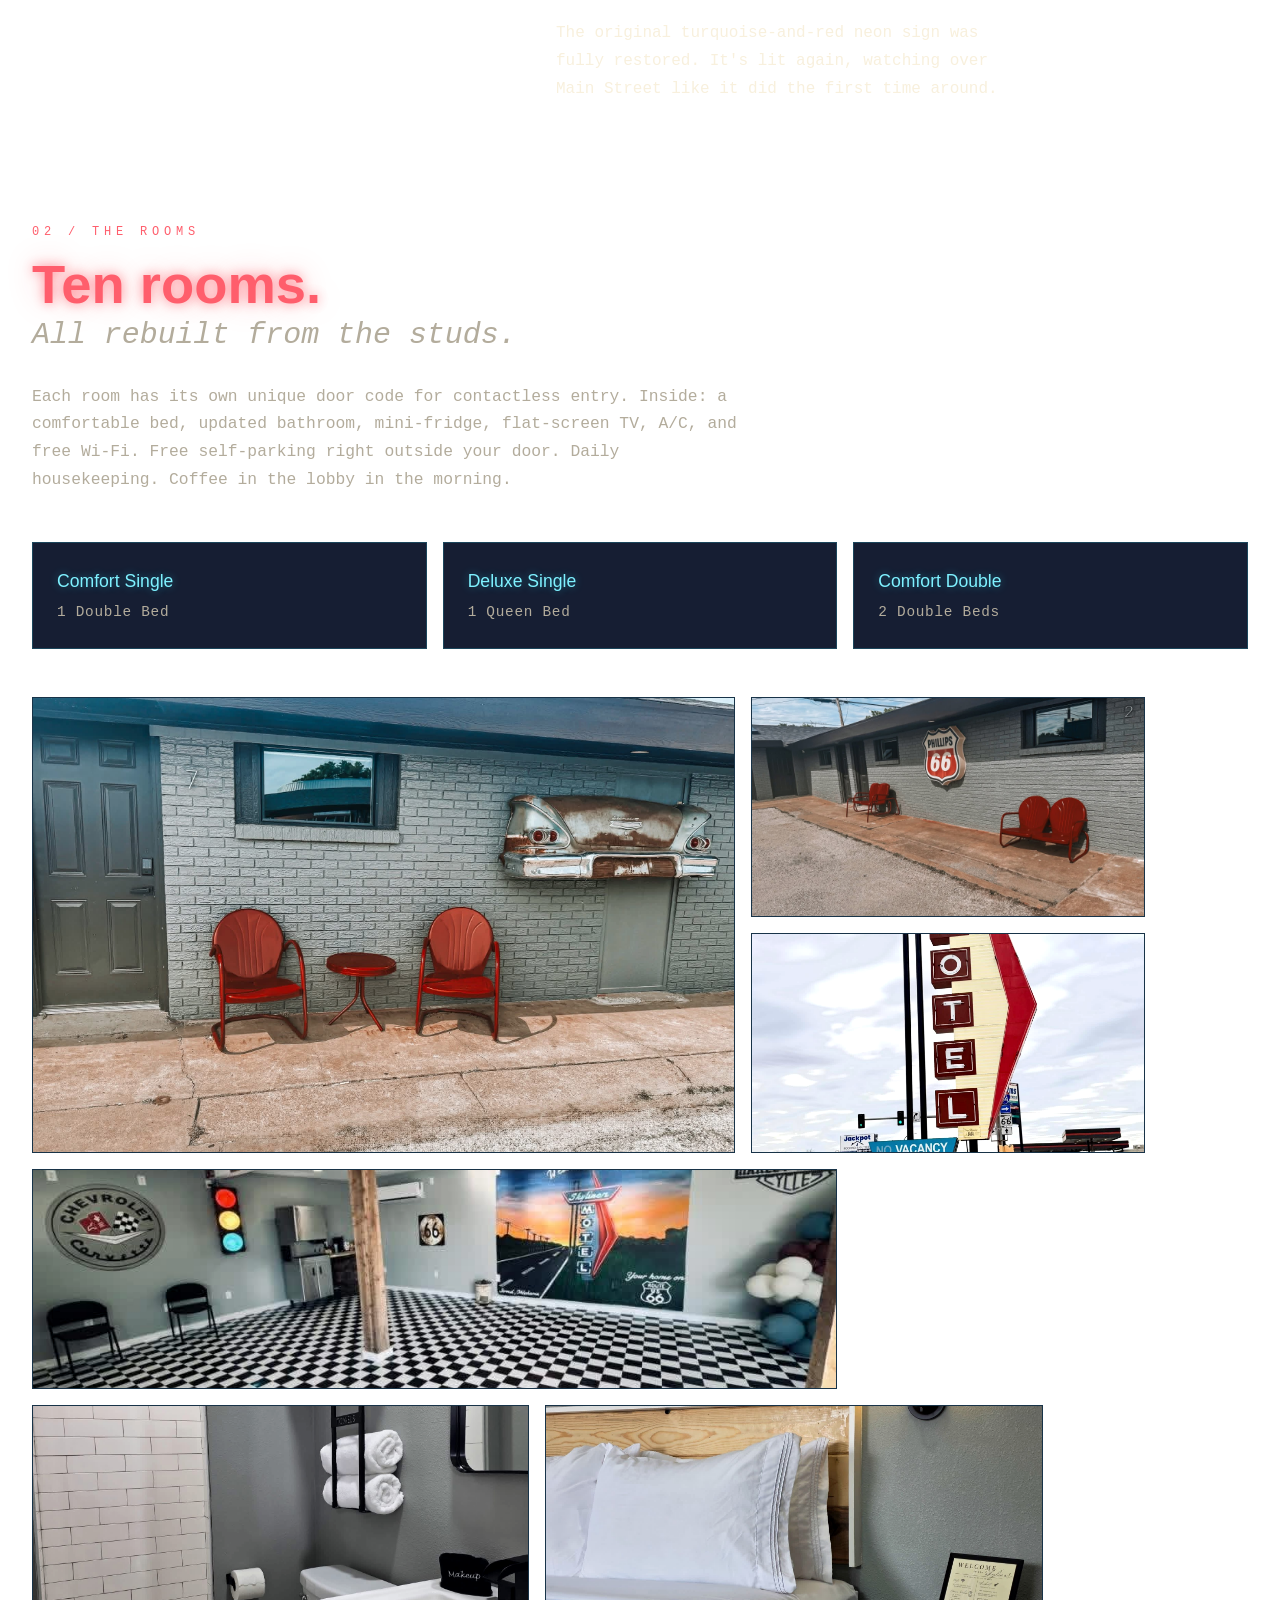
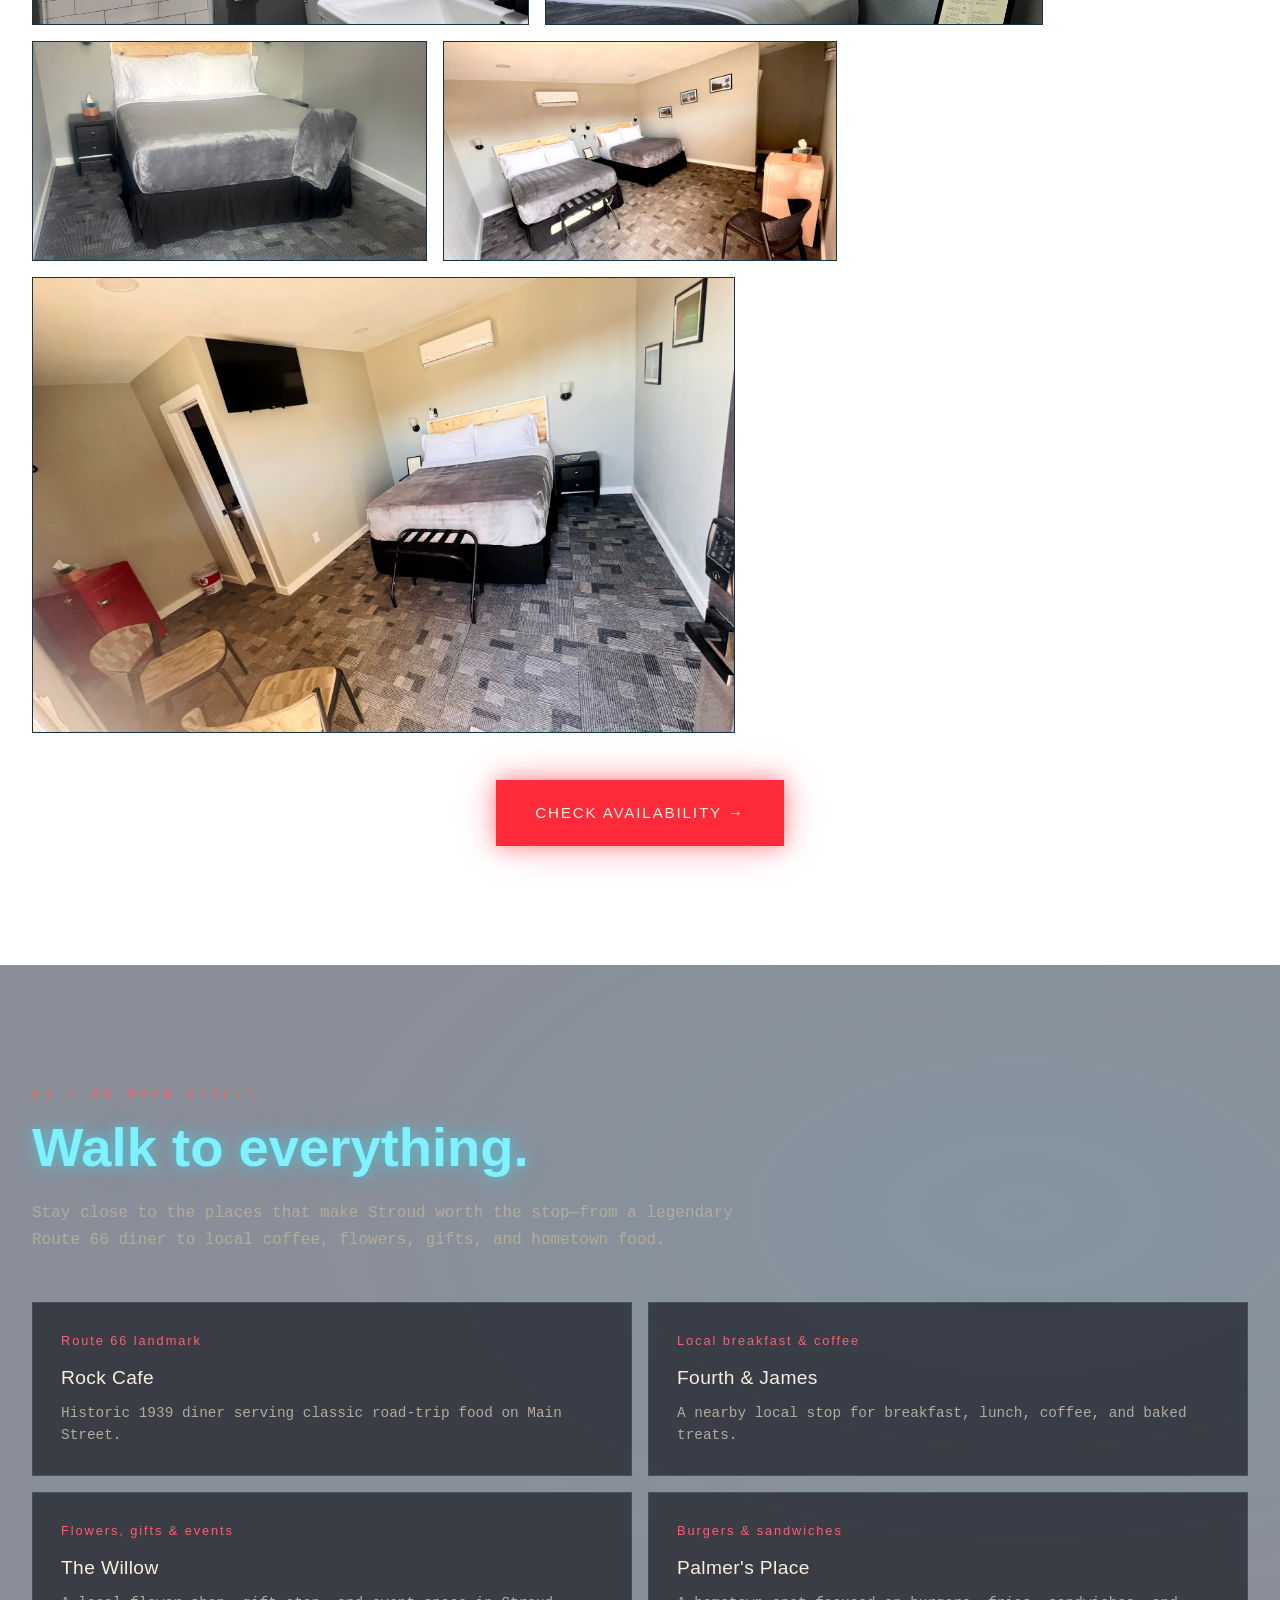
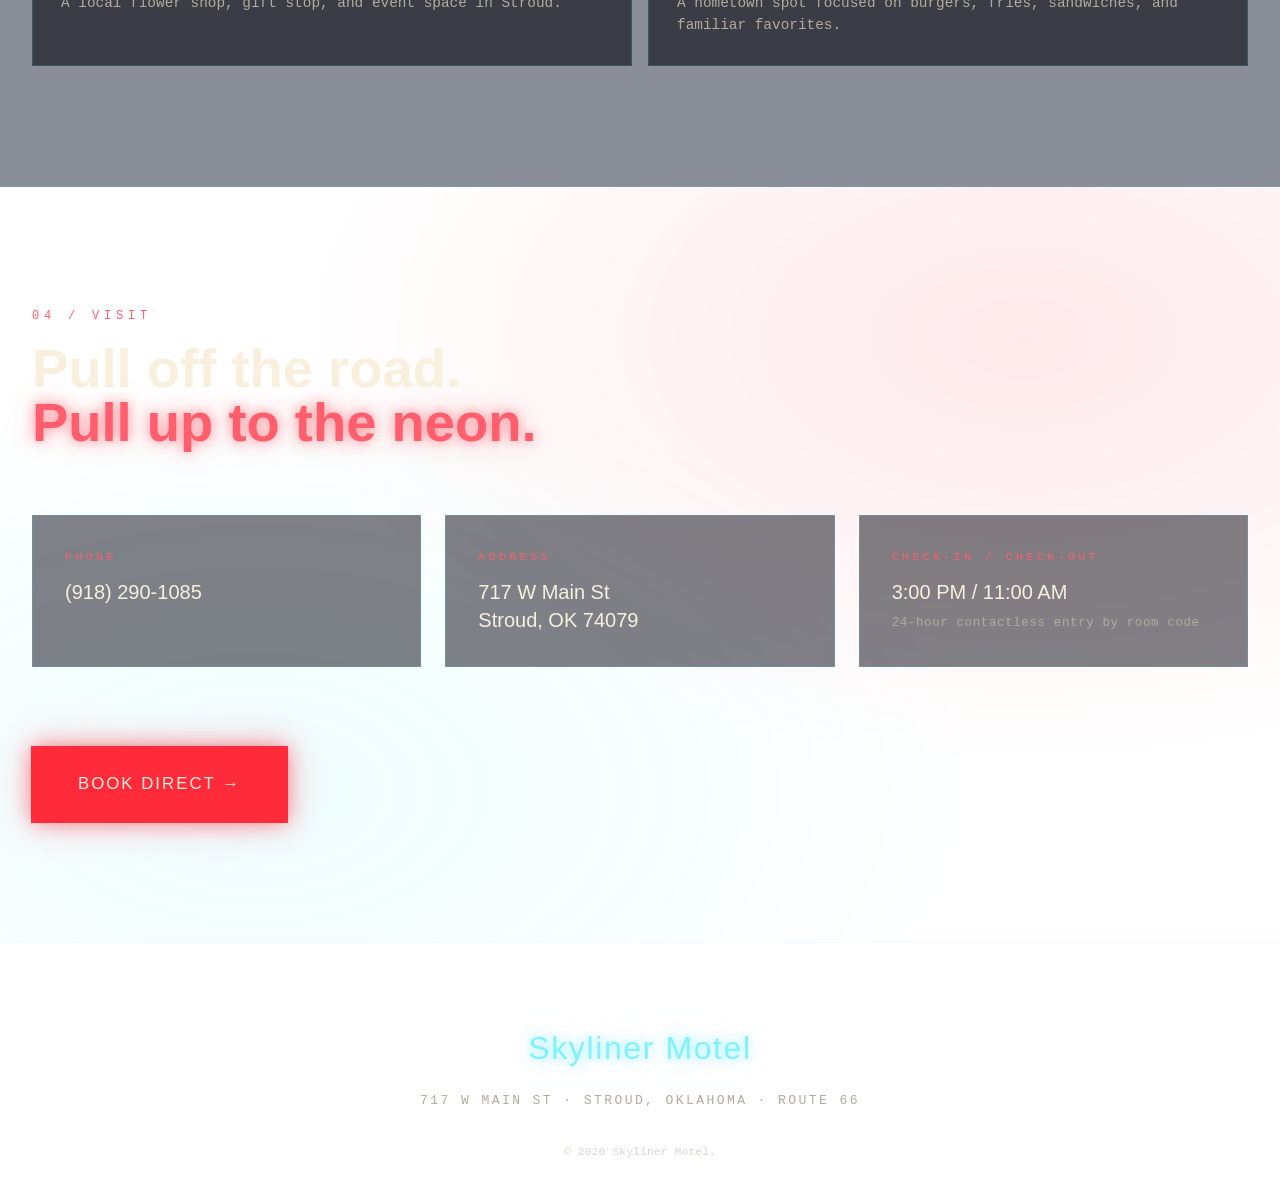
==== commit 943325f6: "Add files via upload" ====
--- a/index.html
+++ b/index.html
@@ -77,10 +77,6 @@
       <div class="hero__copy">
         <p class="hero__kicker">— Stroud, Oklahoma · Historic Route 66 —</p>
         <h1 class="hero__title">A 1950s motor court,<br/>fully restored.</h1>
-        <a class="hero__phone" href="tel:+19182901085" data-track="phone-hero">
-          <span>Call or text to reserve</span>
-          <strong>(918) 290-1085</strong>
-        </a>
         <p class="hero__lede">
           Ten rooms. Original turquoise-and-red neon. Brand-new everything inside — bathrooms, beds, HVAC, electrical. Contactless 24-hour check-in. Right on the Mother Road.
         </p>
--- a/style.css
+++ b/style.css
@@ -1232,92 +1232,193 @@
   .hero-photo { max-width: 460px; aspect-ratio: 5 / 4; }
 }
 
-/* ============================================================
-   CONTACT-FIRST HEADER, ROTATING HERO & LIGHTBOX
-   ============================================================ */
-.topbar__actions { display: flex; align-items: center; gap: 14px; }
-.topbar__phone {
-  display: flex; flex-direction: column; align-items: flex-end;
-  line-height: 1.15; color: var(--bone);
-}
-.topbar__phone-label {
-  color: var(--turquoise-2); text-transform: uppercase;
-  font-size: .62rem; letter-spacing: .18em;
-}
-.topbar__phone strong { font-family: var(--font-display); font-size: 1rem; letter-spacing: .04em; }
-.topbar__phone:hover strong { color: var(--turquoise-2); }
-
-.hero__phone {
-  display: inline-flex; flex-direction: column; align-items: flex-start;
-  margin: 0 0 24px; padding: 14px 18px;
-  border-left: 4px solid var(--turquoise);
-  background: rgba(46,230,255,.08);
-  box-shadow: 0 0 22px rgba(46,230,255,.12);
-}
-.hero__phone span { color: var(--bone-dim); text-transform: uppercase; letter-spacing: .16em; font-size: .72rem; }
-.hero__phone strong { font-family: var(--font-display); font-size: clamp(1.45rem, 3vw, 2rem); color: var(--turquoise-2); }
-.hero__phone:hover { background: rgba(46,230,255,.14); }
-
-.hero-photo { cursor: zoom-in; border: 0; padding: 0; color: inherit; font: inherit; }
-.hero-photo img { transition: opacity .36s ease, transform .8s ease; }
-.hero-photo:hover img { transform: scale(1.025); }
-.hero-photo img.is-changing { opacity: 0; }
-.hero-photo__hint,
+/* Mobile header: one phone number, compact and balanced */
+@media (max-width: 720px) {
+  .topbar {
+    display: grid;
+    grid-template-columns: 1fr auto auto;
+    gap: 10px;
+    padding: 10px 12px;
+    align-items: center;
+  }
+  .topbar__brand { font-size: .82rem; white-space: nowrap; }
+  .topbar__phone { font-size: .82rem; line-height: 1; white-space: nowrap; text-align: center; }
+  .topbar__phone-label { display: none; }
+  .topbar__cta { padding: 10px 12px; font-size: .72rem; min-height: 40px; }
+  .hero { padding-top: 100px; }
+  .hero__phone, .hero__contact, .hero-contact, .hero-phone { display: none !important; }
+}
+
+
+/* ===== Working 2-second hero slideshow ===== */
+.hero-photo {
+  cursor: zoom-in;
+}
+
+.hero-photo img {
+  opacity: 1;
+  transition: opacity .36s ease, transform .5s ease;
+}
+
+.hero-photo.is-changing img {
+  opacity: 0;
+  transform: scale(1.015);
+}
+
 .hero-photo__counter {
-  position: absolute; z-index: 3; bottom: 14px;
-  padding: 7px 10px; background: rgba(14,20,36,.82);
-  border: 1px solid rgba(255,255,255,.15); color: var(--bone);
-  font-size: .68rem; letter-spacing: .08em; text-transform: uppercase;
+  position: absolute;
+  right: 14px;
+  bottom: 14px;
+  z-index: 3;
+  padding: 6px 10px;
+  border-radius: 999px;
+  background: rgba(8, 12, 22, .78);
+  color: #fff;
+  font-size: .72rem;
+  letter-spacing: .08em;
   backdrop-filter: blur(8px);
 }
-.hero-photo__hint { left: 14px; }
-.hero-photo__counter { right: 14px; }
-.hero-photo:not(.has-image) .hero-photo__hint,
-.hero-photo:not(.has-image) .hero-photo__counter { display: none; }
-
-.gallery__button { width: 100%; height: 100%; border: 0; padding: 0; background: none; color: inherit; cursor: zoom-in; text-align: left; }
-
-body.lightbox-open { overflow: hidden; }
+
+.hero-photo__hint {
+  position: absolute;
+  left: 14px;
+  bottom: 14px;
+  z-index: 3;
+  padding: 6px 10px;
+  border-radius: 999px;
+  background: rgba(8, 12, 22, .78);
+  color: #fff;
+  font-size: .72rem;
+  letter-spacing: .06em;
+  backdrop-filter: blur(8px);
+}
+
+/* Clickable gallery tiles */
+button.gallery__item {
+  appearance: none;
+  width: 100%;
+  padding: 0;
+  color: inherit;
+  font: inherit;
+  text-align: left;
+  cursor: zoom-in;
+}
+
+.gallery__zoom {
+  position: absolute;
+  left: 12px;
+  bottom: 12px;
+  z-index: 2;
+  padding: 5px 9px;
+  border-radius: 999px;
+  background: rgba(8, 12, 22, .78);
+  color: #fff;
+  font-size: .68rem;
+  letter-spacing: .06em;
+  opacity: 0;
+  transition: opacity .2s ease;
+}
+
+.gallery__item:hover .gallery__zoom,
+.gallery__item:focus-visible .gallery__zoom {
+  opacity: 1;
+}
+
+/* Full-screen photo viewer */
+body.lightbox-open {
+  overflow: hidden;
+}
+
 .lightbox {
-  position: fixed; inset: 0; z-index: 1000; display: none;
-  align-items: center; justify-content: center;
-  padding: 64px 72px 80px; background: rgba(4,7,14,.94);
-  backdrop-filter: blur(12px);
-}
-.lightbox.is-open { display: flex; }
+  position: fixed;
+  inset: 0;
+  z-index: 1000;
+  display: none;
+  align-items: center;
+  justify-content: center;
+  padding: 56px 72px;
+  background: rgba(2, 5, 12, .94);
+}
+
+.lightbox.is-open {
+  display: flex;
+}
+
 .lightbox__image {
-  max-width: min(1100px, 90vw); max-height: 82vh;
-  width: auto; height: auto; object-fit: contain;
-  box-shadow: 0 20px 80px rgba(0,0,0,.7);
-}
+  display: block;
+  max-width: min(1100px, 100%);
+  max-height: calc(100vh - 120px);
+  object-fit: contain;
+  border-radius: 12px;
+  box-shadow: 0 20px 80px rgba(0,0,0,.55);
+}
+
 .lightbox__close,
 .lightbox__nav {
-  position: absolute; border: 1px solid rgba(255,255,255,.3);
-  background: rgba(14,20,36,.82); color: white; cursor: pointer;
-  display: grid; place-items: center;
-}
-.lightbox__close { top: 18px; right: 22px; width: 48px; height: 48px; font-size: 2rem; }
-.lightbox__nav { top: 50%; transform: translateY(-50%); width: 52px; height: 72px; font-size: 3rem; }
-.lightbox__nav--prev { left: 12px; }
-.lightbox__nav--next { right: 12px; }
-.lightbox__caption { position: absolute; bottom: 24px; left: 24px; right: 24px; text-align: center; color: var(--bone-dim); }
-.lightbox button:hover { border-color: var(--turquoise); color: var(--turquoise-2); }
-
-@media (max-width: 980px) {
-  .topbar__nav { display: none; }
-}
+  position: fixed;
+  z-index: 1001;
+  border: 0;
+  background: rgba(255,255,255,.12);
+  color: #fff;
+  cursor: pointer;
+  backdrop-filter: blur(10px);
+}
+
+.lightbox__close {
+  top: 16px;
+  right: 16px;
+  width: 46px;
+  height: 46px;
+  border-radius: 50%;
+  font-size: 2rem;
+  line-height: 1;
+}
+
+.lightbox__nav {
+  top: 50%;
+  width: 48px;
+  height: 64px;
+  transform: translateY(-50%);
+  border-radius: 12px;
+  font-size: 2.4rem;
+}
+
+.lightbox__nav--prev { left: 14px; }
+.lightbox__nav--next { right: 14px; }
+
+.lightbox__caption {
+  position: fixed;
+  left: 50%;
+  bottom: 18px;
+  transform: translateX(-50%);
+  color: #fff;
+  font-size: .82rem;
+  letter-spacing: .08em;
+}
+
 @media (max-width: 720px) {
-  .topbar { gap: 10px; }
-  .topbar__name { display: none; }
-  .topbar__actions { gap: 8px; }
-  .topbar__phone-label { display: none; }
-  .topbar__phone strong { font-size: .82rem; }
-  .topbar__cta { padding: 10px 12px; font-size: .7rem; }
-  .hero { padding-top: 112px; }
-  .hero__phone { align-items: center; }
-  .lightbox { padding: 70px 12px 84px; }
-  .lightbox__nav { width: 42px; height: 58px; font-size: 2.3rem; background: rgba(14,20,36,.7); }
-  .lightbox__nav--prev { left: 4px; }
-  .lightbox__nav--next { right: 4px; }
-  .lightbox__image { max-width: 96vw; max-height: 76vh; }
-}
+  .lightbox {
+    padding: 70px 12px 64px;
+  }
+
+  .lightbox__image {
+    max-height: calc(100vh - 145px);
+    border-radius: 8px;
+  }
+
+  .lightbox__nav {
+    top: auto;
+    bottom: 10px;
+    width: 46px;
+    height: 46px;
+    transform: none;
+    border-radius: 50%;
+  }
+
+  .lightbox__nav--prev { left: 14px; }
+  .lightbox__nav--next { right: 14px; }
+
+  .hero-photo__hint {
+    font-size: .64rem;
+  }
+}
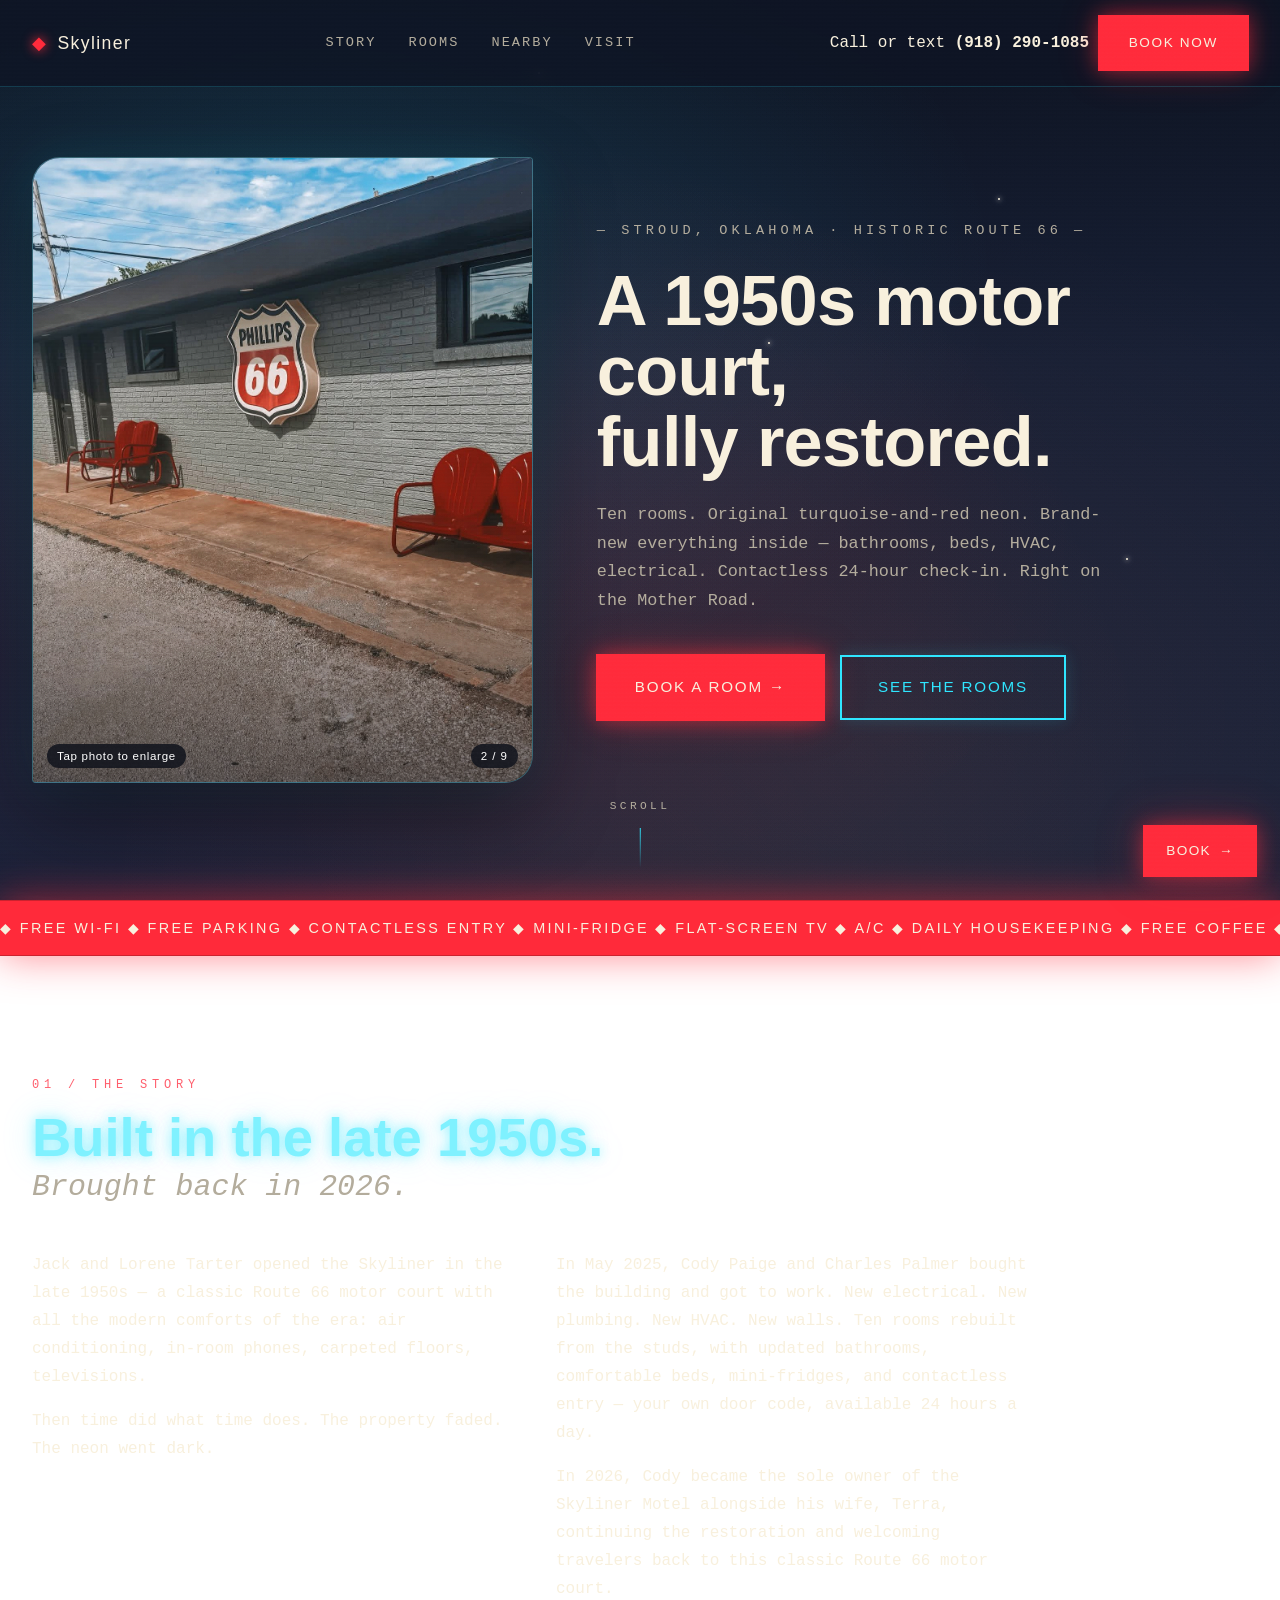
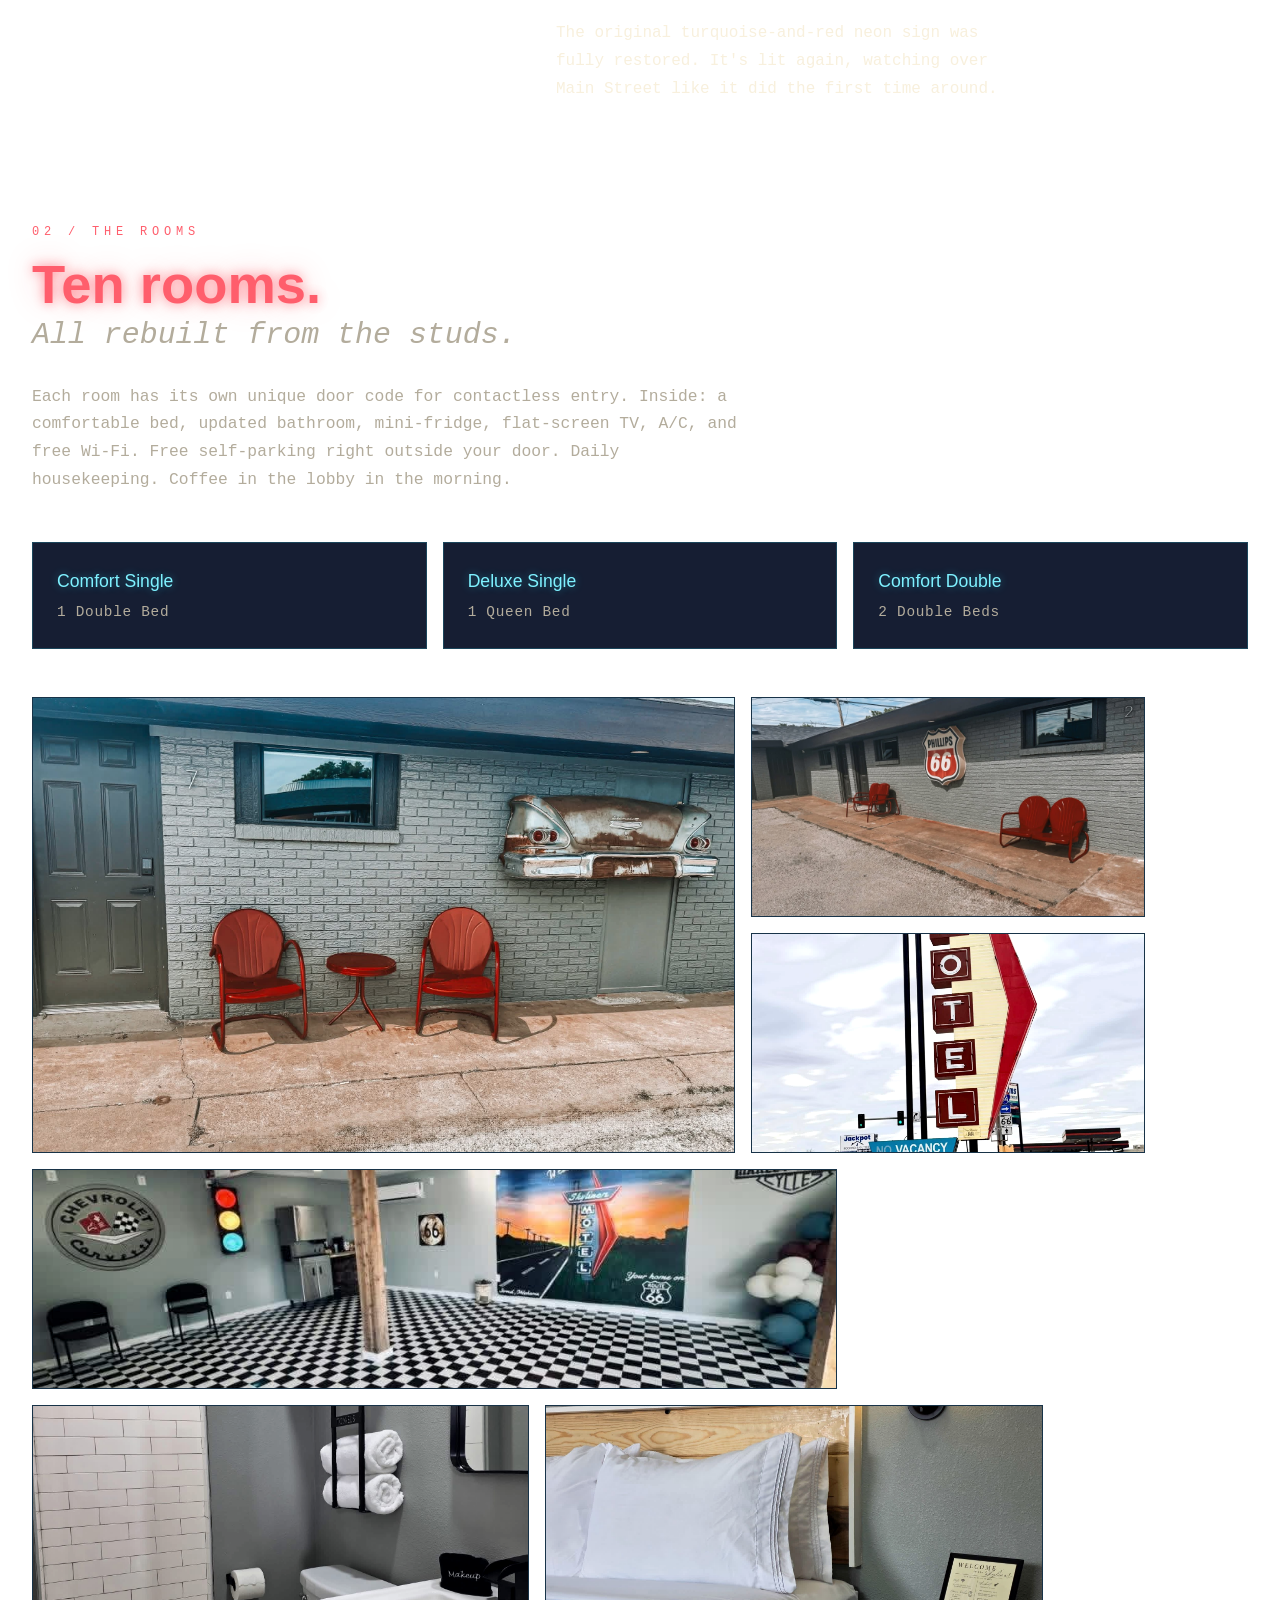
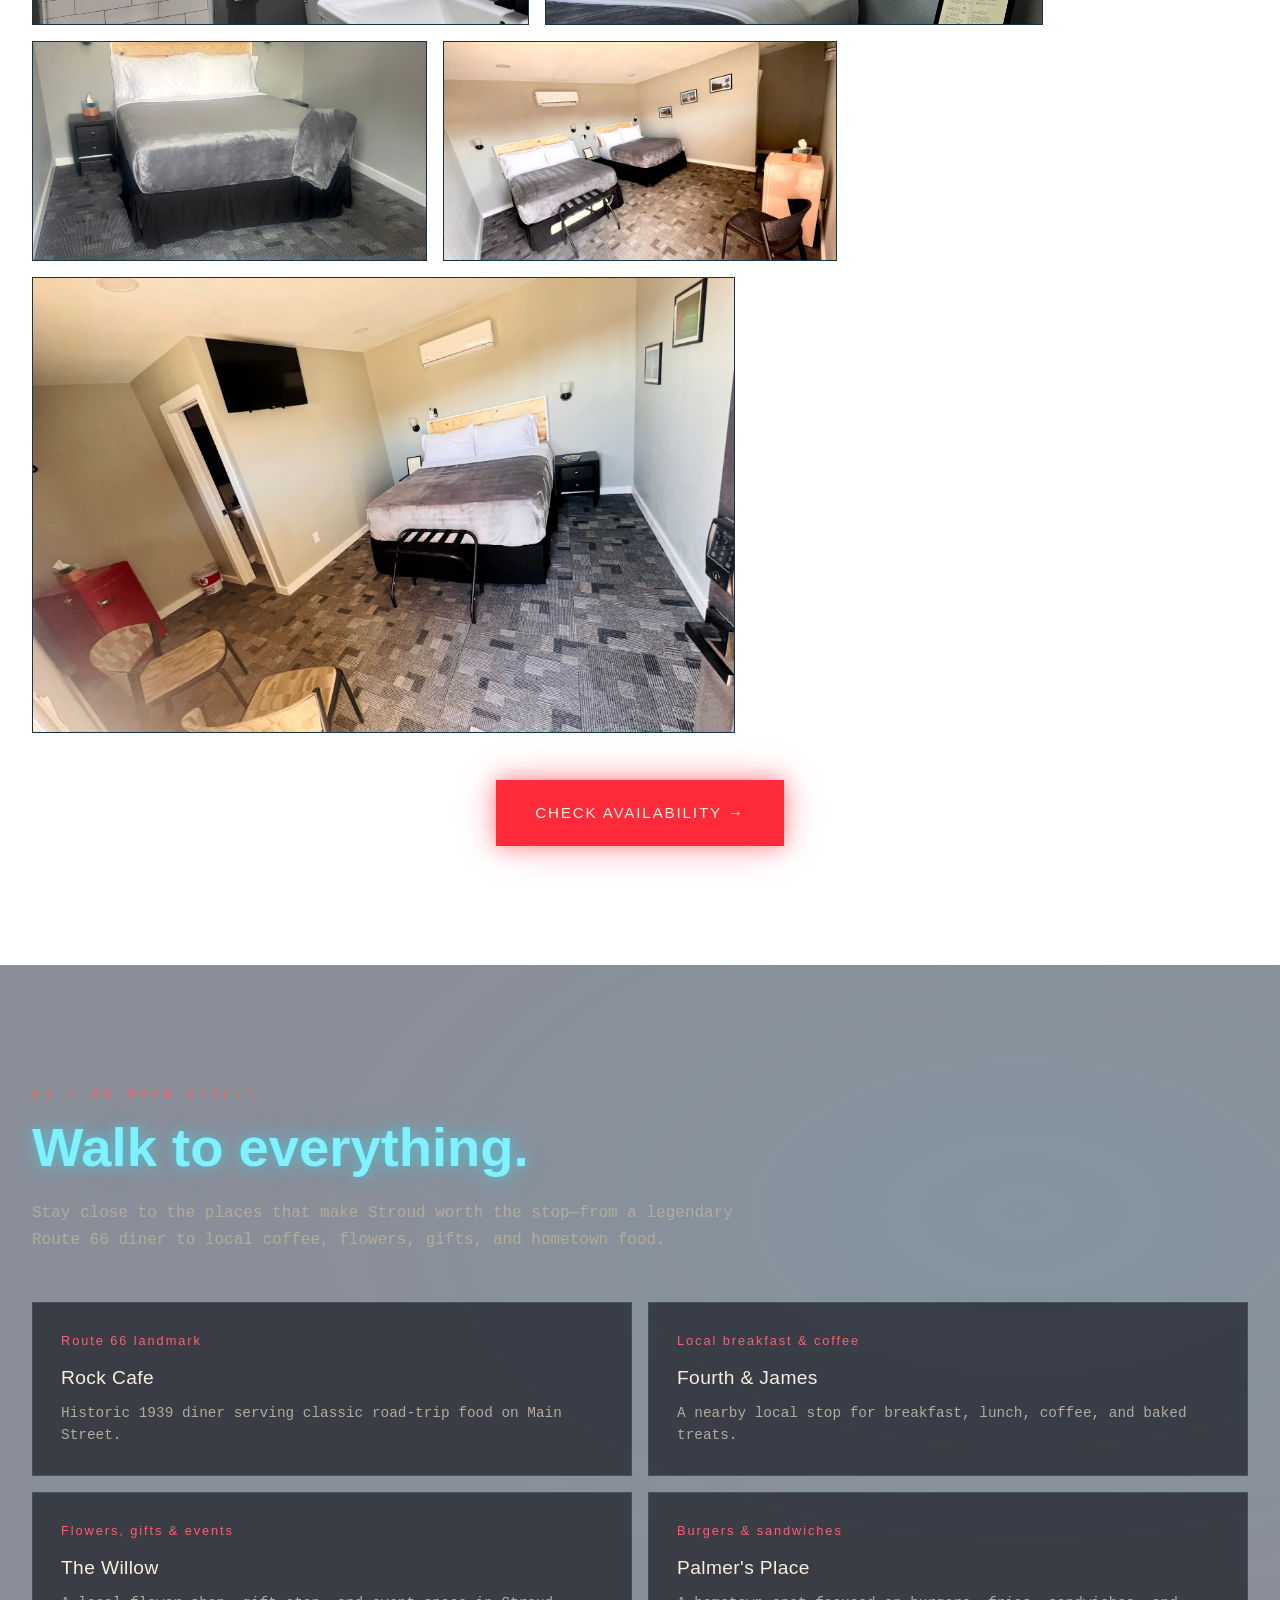
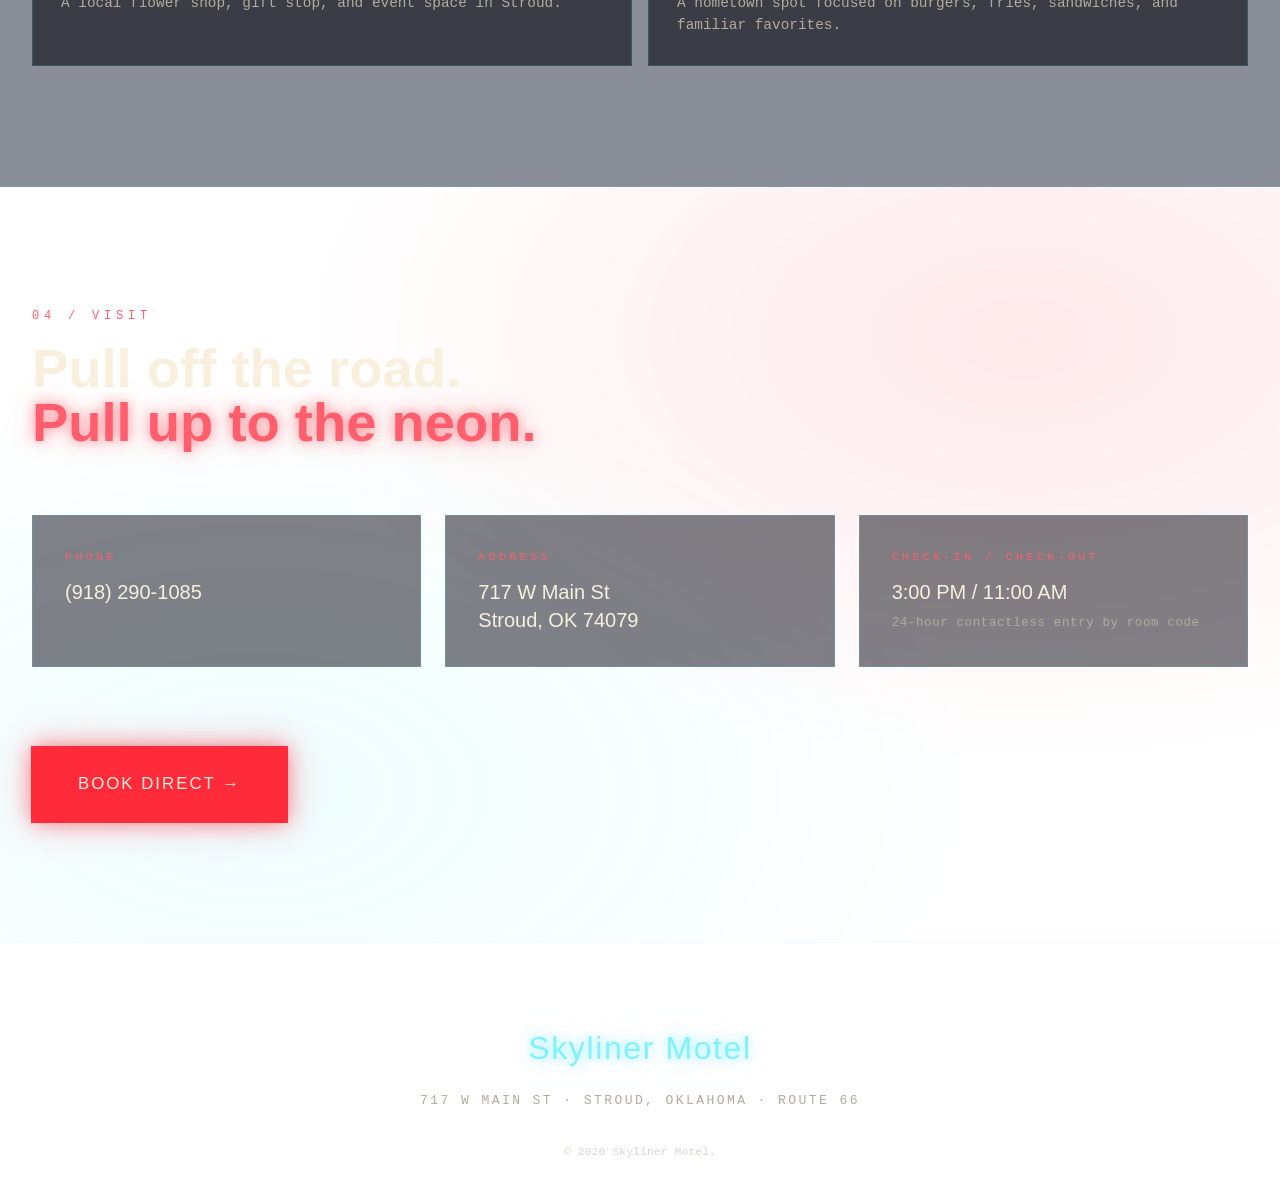
==== commit 4ff5ec35: "Update index.html" ====
--- a/index.html
+++ b/index.html
@@ -119,7 +119,7 @@
           </div>
           <div class="story__col">
             <p>In May 2025, Cody Paige and Charles Palmer bought the building and got to work. New electrical. New plumbing. New HVAC. New walls. Ten rooms rebuilt from the studs, with updated bathrooms, comfortable beds, mini-fridges, and contactless entry — your own door code, available 24 hours a day.</p>
-            <p>In 2026, Cody became the sole owner of the Skyliner Motel alongside his wife, Tera, continuing the restoration and welcoming travelers back to this classic Route 66 motor court.</p>
+            <p>In 2026, Cody became the sole owner of the Skyliner Motel alongside his wife, Terra, continuing the restoration and welcoming travelers back to this classic Route 66 motor court.</p>
             <p>The original turquoise-and-red neon sign was fully restored. It's lit again, watching over Main Street like it did the first time around.</p>
           </div>
         </div>
